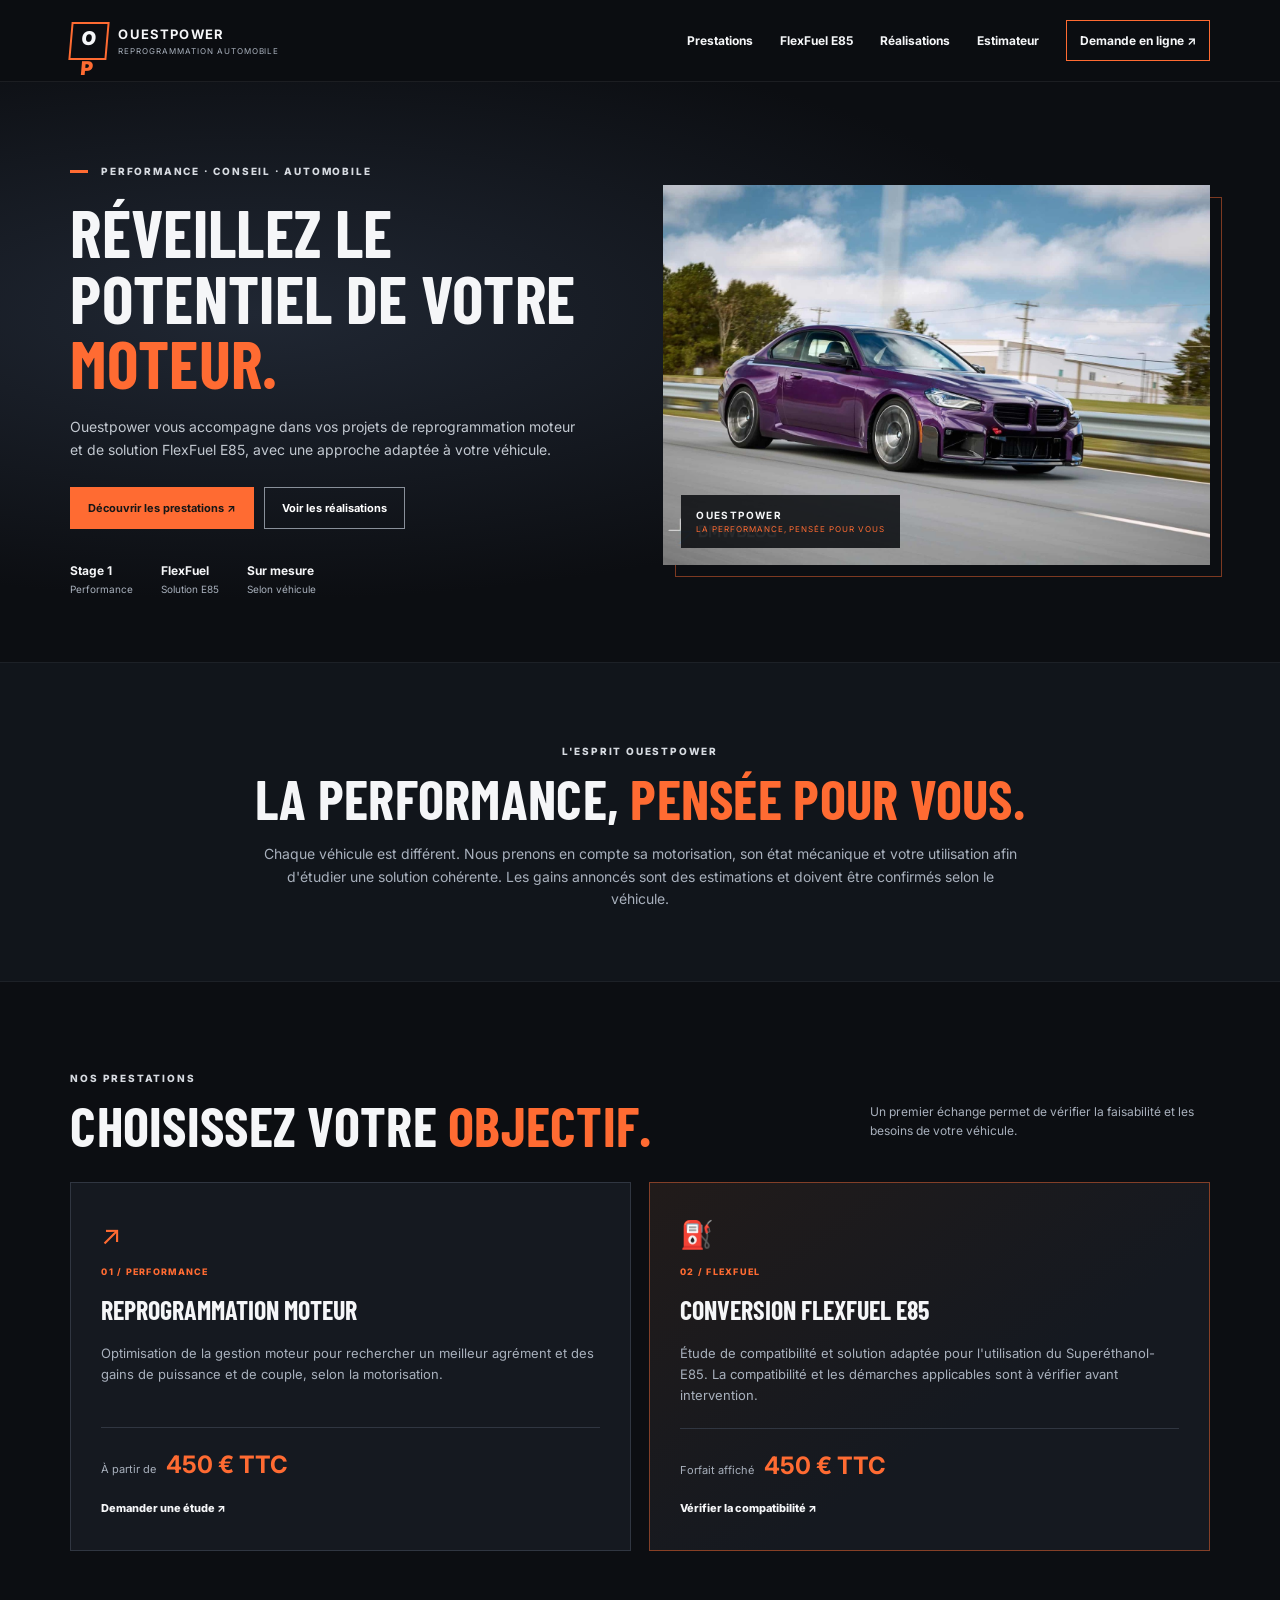
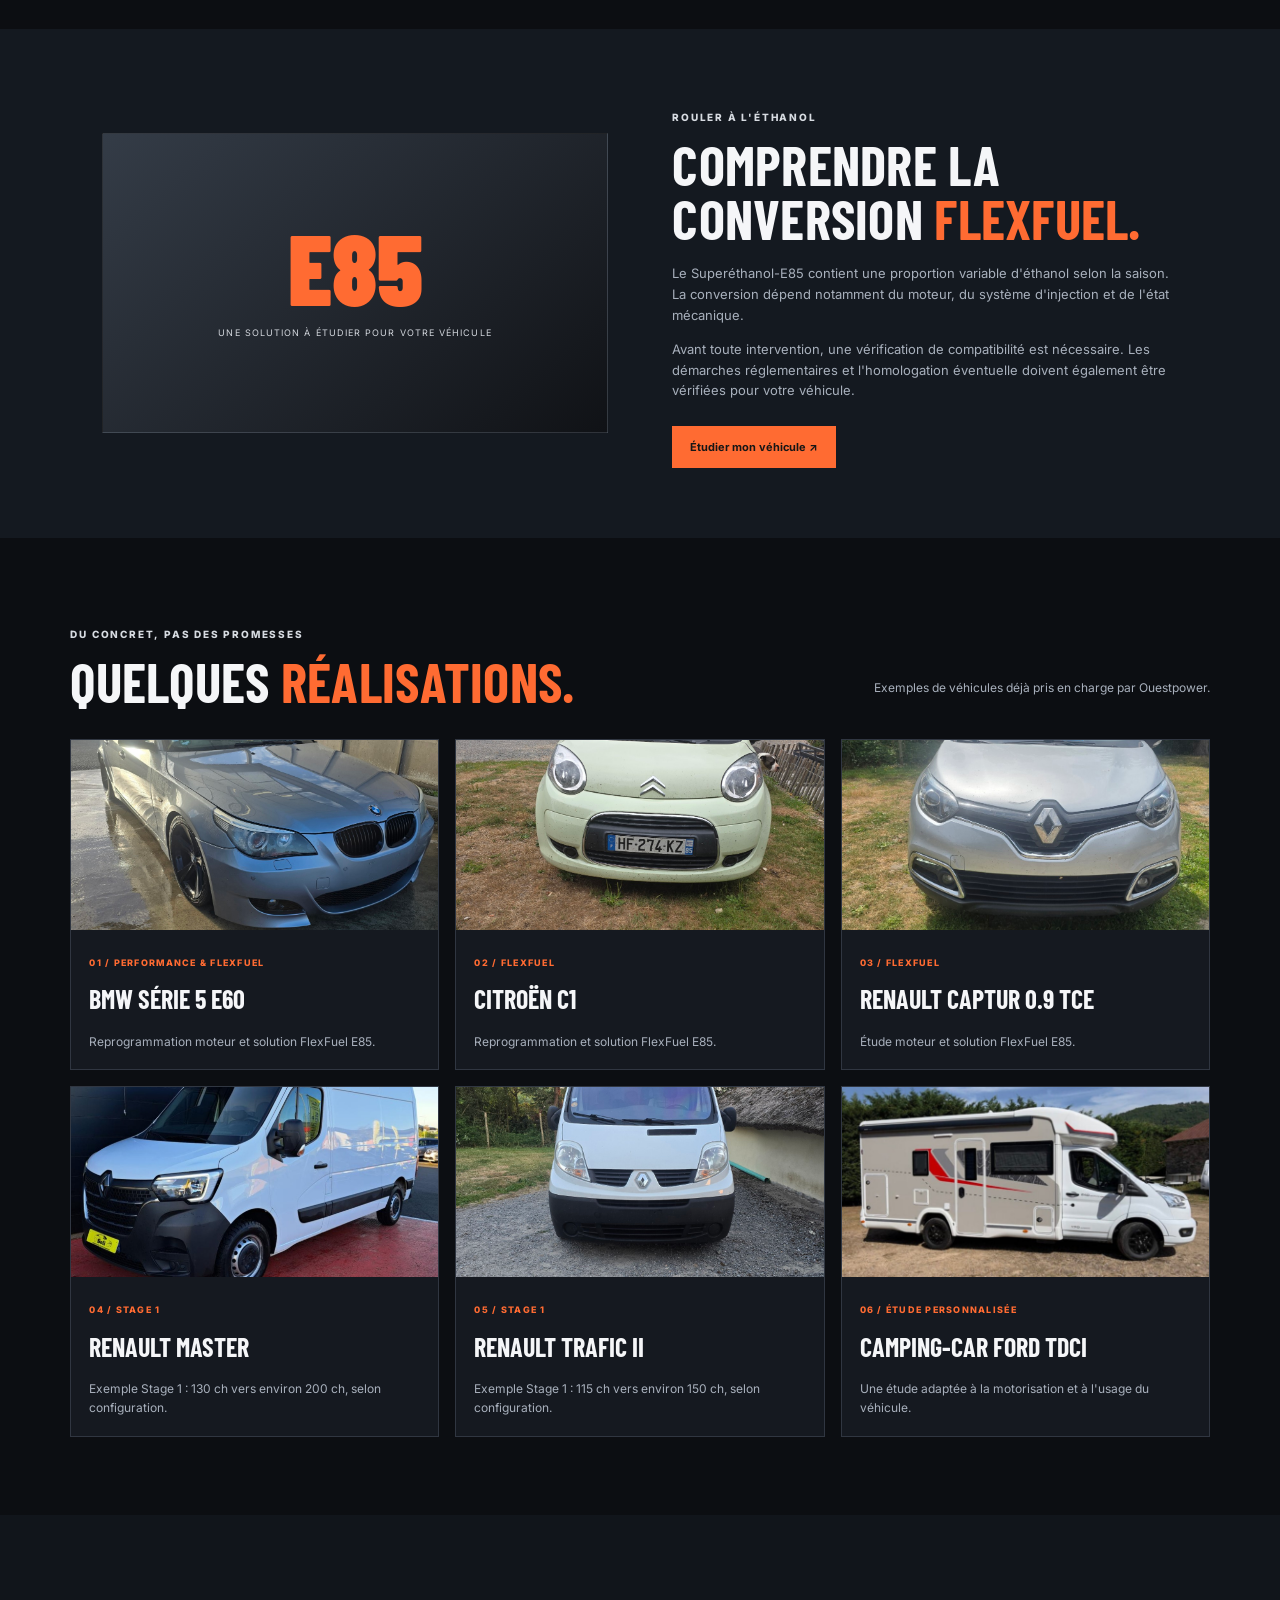
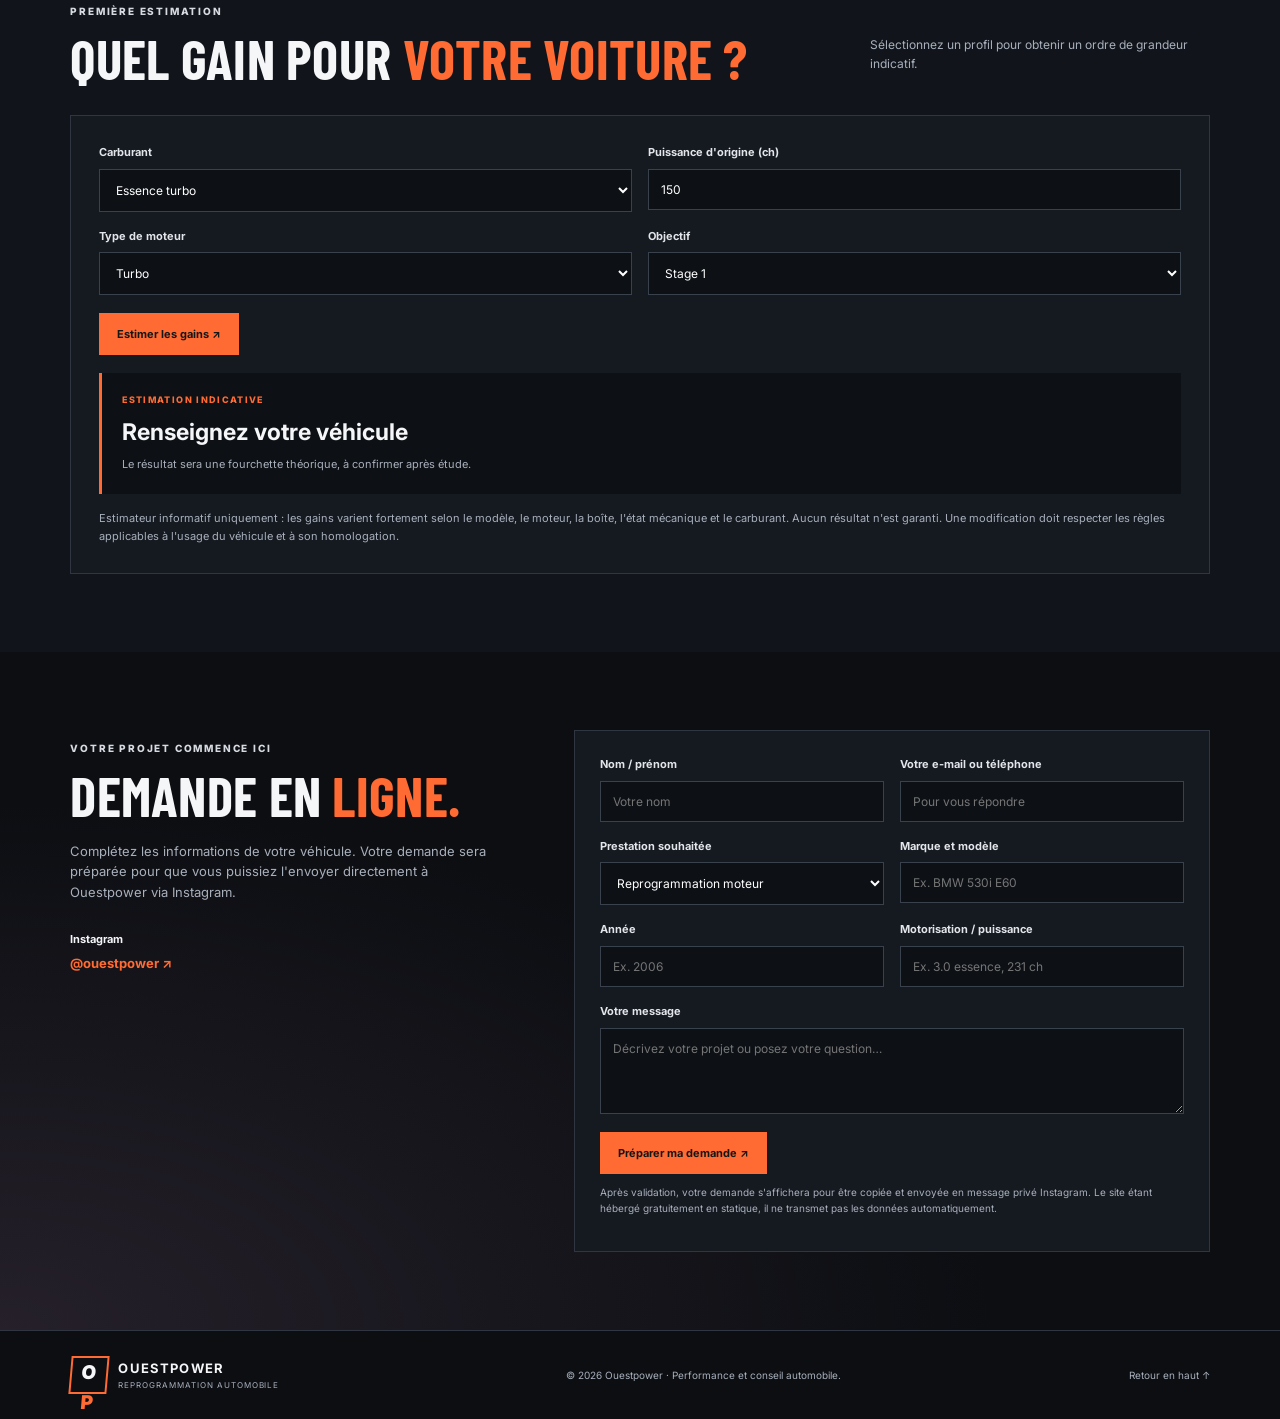
==== index.html @ 811ef375 "Add files via upload" ====
<!doctype html>
<html lang="fr">
<head>
<meta charset="utf-8"><meta name="viewport" content="width=device-width, initial-scale=1">
<meta name="description" content="Ouestpower : reprogrammation moteur et solutions FlexFuel E85. Tarifs, réalisations et demande d'étude personnalisée.">
<title>Ouestpower | Reprogrammation moteur & FlexFuel</title>
<link rel="stylesheet" href="style.css">
</head>
<body>
<header class="topbar">
  <a class="brand" href="#accueil"><span class="logo">O<span>P</span></span><span><b>OUESTPOWER</b><small>REPROGRAMMATION AUTOMOBILE</small></span></a>
  <button class="menu-toggle" aria-label="Ouvrir le menu" aria-expanded="false">☰</button>
  <nav id="nav"><a href="#prestations">Prestations</a><a href="#flexfuel">FlexFuel E85</a><a href="#realisations">Réalisations</a><a href="#estimateur">Estimateur</a><a class="nav-contact" href="#contact">Demande en ligne ↗</a></nav>
</header>
<main>
<section class="hero" id="accueil">
 <div class="hero-copy"><p class="eyebrow"><i></i> PERFORMANCE · CONSEIL · AUTOMOBILE</p><h1>RÉVEILLEZ LE POTENTIEL DE VOTRE <em>MOTEUR.</em></h1>
 <p class="intro">Ouestpower vous accompagne dans vos projets de reprogrammation moteur et de solution FlexFuel E85, avec une approche adaptée à votre véhicule.</p>
 <div class="actions"><a class="btn primary" href="#prestations">Découvrir les prestations ↗</a><a class="btn secondary" href="#realisations">Voir les réalisations</a></div>
 <div class="stats"><div><b>Stage 1</b><span>Performance</span></div><div><b>FlexFuel</b><span>Solution E85</span></div><div><b>Sur mesure</b><span>Selon véhicule</span></div></div></div>
 <div class="hero-image"><img src="assets/bmw-m2.jpg" alt="BMW M2 violette, photo d'accueil Ouestpower"><div class="image-tag"><b>OUESTPOWER</b><span>LA PERFORMANCE, PENSÉE POUR VOUS</span></div></div>
</section>
<section class="intro-section"><p class="eyebrow">L'ESPRIT OUESTPOWER</p><h2>La performance, <em>pensée pour vous.</em></h2><p>Chaque véhicule est différent. Nous prenons en compte sa motorisation, son état mécanique et votre utilisation afin d'étudier une solution cohérente. Les gains annoncés sont des estimations et doivent être confirmés selon le véhicule.</p></section>
<section class="section" id="prestations"><div class="section-head"><div><p class="eyebrow">NOS PRESTATIONS</p><h2>Choisissez votre <em>objectif.</em></h2></div><p>Un premier échange permet de vérifier la faisabilité et les besoins de votre véhicule.</p></div>
<div class="cards">
<article class="service-card"><div class="service-icon">↗</div><p class="number">01 / PERFORMANCE</p><h3>Reprogrammation moteur</h3><p>Optimisation de la gestion moteur pour rechercher un meilleur agrément et des gains de puissance et de couple, selon la motorisation.</p><div class="price"><span>À partir de</span><b>450 € TTC</b></div><a class="text-link" href="#contact" data-service="Reprogrammation moteur">Demander une étude ↗</a></article>
<article class="service-card featured"><div class="service-icon">⛽</div><p class="number">02 / FLEXFUEL</p><h3>Conversion FlexFuel E85</h3><p>Étude de compatibilité et solution adaptée pour l'utilisation du Superéthanol-E85. La compatibilité et les démarches applicables sont à vérifier avant intervention.</p><div class="price"><span>Forfait affiché</span><b>450 € TTC</b></div><a class="text-link" href="#contact" data-service="FlexFuel E85">Vérifier la compatibilité ↗</a></article>
</div></section>
<section class="fuel-section" id="flexfuel"><div class="fuel-art"><div class="fuel-symbol">E85</div><span>UNE SOLUTION À ÉTUDIER POUR VOTRE VÉHICULE</span></div><div class="fuel-copy"><p class="eyebrow">ROULER À L'ÉTHANOL</p><h2>Comprendre la conversion <em>FlexFuel.</em></h2><p>Le Superéthanol-E85 contient une proportion variable d'éthanol selon la saison. La conversion dépend notamment du moteur, du système d'injection et de l'état mécanique.</p><p>Avant toute intervention, une vérification de compatibilité est nécessaire. Les démarches réglementaires et l'homologation éventuelle doivent également être vérifiées pour votre véhicule.</p><a class="btn primary" href="#contact" data-service="FlexFuel E85">Étudier mon véhicule ↗</a></div></section>
<section class="section" id="realisations"><div class="section-head"><div><p class="eyebrow">DU CONCRET, PAS DES PROMESSES</p><h2>Quelques <em>réalisations.</em></h2></div><p>Exemples de véhicules déjà pris en charge par Ouestpower.</p></div>
<div class="gallery">
<article class="project"><img src="assets/bmw-serie-5-e60.jpg" alt="BMW Série 5 E60"><div><span>01 / PERFORMANCE & FLEXFUEL</span><h3>BMW Série 5 E60</h3><p>Reprogrammation moteur et solution FlexFuel E85.</p></div></article>
<article class="project"><img src="assets/citroen-c1.jpg" alt="Citroën C1"><div><span>02 / FLEXFUEL</span><h3>Citroën C1</h3><p>Reprogrammation et solution FlexFuel E85.</p></div></article>
<article class="project"><img src="assets/renault-captur-09-tce.jpg" alt="Renault Captur 0.9 TCe"><div><span>03 / FLEXFUEL</span><h3>Renault Captur 0.9 TCe</h3><p>Étude moteur et solution FlexFuel E85.</p></div></article>
<article class="project"><img src="assets/renault-master.jpg" alt="Renault Master"><div><span>04 / STAGE 1</span><h3>Renault Master</h3><p>Exemple Stage 1 : 130 ch vers environ 200 ch, selon configuration.</p></div></article>
<article class="project"><img src="assets/renault-trafic-2.jpg" alt="Renault Trafic II"><div><span>05 / STAGE 1</span><h3>Renault Trafic II</h3><p>Exemple Stage 1 : 115 ch vers environ 150 ch, selon configuration.</p></div></article>
<article class="project"><img src="assets/camping-car-ford-tdci.jpg" alt="Camping-car Ford TDCi"><div><span>06 / ÉTUDE PERSONNALISÉE</span><h3>Camping-car Ford TDCi</h3><p>Une étude adaptée à la motorisation et à l'usage du véhicule.</p></div></article>
</div></section>
<section class="estimate-section" id="estimateur"><div class="section-head"><div><p class="eyebrow">PREMIÈRE ESTIMATION</p><h2>Quel gain pour <em>votre voiture ?</em></h2></div><p>Sélectionnez un profil pour obtenir un ordre de grandeur indicatif.</p></div>
<div class="estimator"><div class="form-grid"><label>Carburant<select id="fuel"><option value="essence">Essence turbo</option><option value="diesel">Diesel turbo</option><option value="atmo">Essence atmosphérique</option></select></label><label>Puissance d'origine (ch)<input id="power" type="number" min="30" max="1000" value="150"></label><label>Type de moteur<select id="engine"><option value="turbo">Turbo</option><option value="atmo">Atmosphérique</option></select></label><label>Objectif<select id="stage"><option value="1">Stage 1</option><option value="flex">FlexFuel E85 (pas de gain garanti)</option></select></label></div><button class="btn primary" id="calculate">Estimer les gains ↗</button><div class="estimate-result" id="result" aria-live="polite"><span>ESTIMATION INDICATIVE</span><b>Renseignez votre véhicule</b><p>Le résultat sera une fourchette théorique, à confirmer après étude.</p></div><p class="disclaimer">Estimateur informatif uniquement : les gains varient fortement selon le modèle, le moteur, la boîte, l'état mécanique et le carburant. Aucun résultat n'est garanti. Une modification doit respecter les règles applicables à l'usage du véhicule et à son homologation.</p></div></section>
<section class="contact-section" id="contact"><div><p class="eyebrow">VOTRE PROJET COMMENCE ICI</p><h2>Demande en <em>ligne.</em></h2><p>Complétez les informations de votre véhicule. Votre demande sera préparée pour que vous puissiez l'envoyer directement à Ouestpower via Instagram.</p><div class="contact-note"><b>Instagram</b><a href="https://www.instagram.com/ouestpower/" target="_blank" rel="noopener">@ouestpower ↗</a></div></div>
<form id="request-form" class="request-form"><div class="form-grid"><label>Nom / prénom<input name="name" required placeholder="Votre nom"></label><label>Votre e-mail ou téléphone<input name="reply" required placeholder="Pour vous répondre"></label><label>Prestation souhaitée<select name="service" id="service"><option>Reprogrammation moteur</option><option>FlexFuel E85</option><option>Conseil / autre demande</option></select></label><label>Marque et modèle<input name="car" required placeholder="Ex. BMW 530i E60"></label><label>Année<input name="year" placeholder="Ex. 2006"></label><label>Motorisation / puissance<input name="engine" placeholder="Ex. 3.0 essence, 231 ch"></label></div><label>Votre message<textarea name="message" rows="4" placeholder="Décrivez votre projet ou posez votre question…"></textarea></label><button class="btn primary" type="submit">Préparer ma demande ↗</button><p class="form-hint" id="form-hint">Après validation, votre demande s'affichera pour être copiée et envoyée en message privé Instagram. Le site étant hébergé gratuitement en statique, il ne transmet pas les données automatiquement.</p><div class="generated" id="generated" hidden><label>Votre demande prête à envoyer<textarea id="request-text" rows="8" readonly></textarea></label><button type="button" class="btn secondary" id="copy-request">Copier la demande</button><a class="btn primary" href="https://www.instagram.com/ouestpower/" target="_blank" rel="noopener">Ouvrir Instagram ↗</a></div></form></section>
</main>
<footer><a class="brand" href="#accueil"><span class="logo">O<span>P</span></span><span><b>OUESTPOWER</b><small>REPROGRAMMATION AUTOMOBILE</small></span></a><p>© <span id="year"></span> Ouestpower · Performance et conseil automobile.</p><a href="#accueil">Retour en haut ↑</a></footer>
<script src="script.js"></script>
</body></html>
---- style.css ----
@import url('https://fonts.googleapis.com/css2?family=Barlow+Condensed:wght@500;600;700;800;900&family=Inter:wght@400;500;600;700;800&display=swap');
:root{--bg:#0c0e12;--panel:#151920;--panel2:#1c222b;--text:#f5f6f8;--muted:#a8b0bc;--orange:#ff6b32;--line:#303641}*{box-sizing:border-box}html{scroll-behavior:smooth;scroll-padding-top:90px}body{margin:0;background:var(--bg);color:var(--text);font-family:Inter,Arial,sans-serif;line-height:1.6}a{color:inherit;text-decoration:none}.topbar{height:82px;padding:0 5.5%;display:flex;align-items:center;justify-content:space-between;border-bottom:1px solid #ffffff12;background:#0c0e12f2;position:sticky;top:0;z-index:10;backdrop-filter:blur(12px)}.brand{display:flex;align-items:center;gap:10px}.logo{width:38px;height:38px;display:grid;place-items:center;border:2px solid var(--orange);font-weight:900;font-size:19px;transform:skew(-5deg)}.logo span{color:var(--orange)}.brand b{display:block;font-size:13px;letter-spacing:.09em}.brand small{display:block;color:var(--muted);font-size:8px;letter-spacing:.12em}nav{display:flex;align-items:center;gap:27px;font-size:12px;font-weight:700}nav a:hover,.text-link:hover{color:var(--orange)}.nav-contact{border:1px solid var(--orange);padding:10px 13px}.menu-toggle{display:none;background:none;border:1px solid var(--line);color:white;padding:8px}.hero{padding:70px 5.5% 64px;min-height:580px;display:grid;grid-template-columns:1fr 1.02fr;gap:5%;align-items:center;background:radial-gradient(ellipse at 20% 40%,#202733 0,transparent 58%)}.eyebrow{font-size:10px;font-weight:800;letter-spacing:.18em;color:#d7dbe1}.eyebrow i{display:inline-block;width:18px;height:3px;background:var(--orange);margin-right:9px;vertical-align:middle}.hero h1,h2{font-family:'Barlow Condensed',Impact,sans-serif;text-transform:uppercase;line-height:.99;letter-spacing:.005em}.hero h1{font-size:clamp(44px,5.2vw,75px);margin:20px 0}.hero h1 em,h2 em{font-style:normal;color:var(--orange)}.intro{color:#c2c8d0;max-width:520px;font-size:14px}.actions{display:flex;flex-wrap:wrap;gap:10px;margin:26px 0 32px}.btn{display:inline-flex;align-items:center;justify-content:center;border:1px solid transparent;padding:13px 17px;font:700 11px Inter,sans-serif;cursor:pointer;transition:.2s}.primary{background:var(--orange);color:#161616}.primary:hover{background:#ff895d}.secondary{border-color:#89909a;background:transparent;color:white}.stats{display:flex;gap:28px}.stats div{display:grid;gap:1px}.stats b{font-size:12px}.stats span{font-size:10px;color:var(--muted)}.hero-image{position:relative;min-width:0}.hero-image:before{content:"";position:absolute;inset:12px -12px -12px 12px;border:1px solid #ff6b3277;pointer-events:none}.hero-image img{width:100%;height:380px;object-fit:cover;display:block;position:relative;z-index:1}.image-tag{position:absolute;z-index:2;left:18px;bottom:17px;display:grid;background:#0b0d11dd;padding:12px 15px}.image-tag b{font-size:10px;letter-spacing:.14em}.image-tag span{font-size:8px;color:var(--orange);letter-spacing:.12em}.intro-section{text-align:center;padding:70px 8%;background:#11151b;border-block:1px solid #ffffff0d}.intro-section h2,.section h2,.section-head h2,.fuel-copy h2,.contact-section h2{font-size:clamp(36px,4.3vw,55px);margin:12px 0 18px}.intro-section>p:last-child{max-width:760px;margin:0 auto;color:var(--muted);font-size:14px}.section{padding:78px 5.5%}.section-head{display:flex;align-items:end;justify-content:space-between;gap:30px;margin-bottom:30px}.section-head h2{margin-bottom:0}.section-head>p{max-width:340px;color:var(--muted);font-size:12px}.cards{display:grid;grid-template-columns:repeat(2,1fr);gap:18px}.service-card{background:var(--panel);padding:30px;border:1px solid var(--line);position:relative}.service-card.featured{border-color:#ff6b3277;background:linear-gradient(145deg,#211b1a,var(--panel) 60%)}.service-icon{font-size:27px;color:var(--orange)}.number,.project span{font-size:9px;color:var(--orange);letter-spacing:.14em;font-weight:800}.service-card h3,.project h3{font-family:'Barlow Condensed',sans-serif;text-transform:uppercase;font-size:26px;margin:5px 0 10px}.service-card>p:not(.number){color:var(--muted);font-size:13px;min-height:62px}.price{display:flex;align-items:baseline;gap:10px;border-top:1px solid var(--line);padding-top:18px;margin-top:22px}.price span{color:var(--muted);font-size:11px}.price b{font-size:24px;color:var(--orange)}.text-link{display:inline-block;font-size:11px;font-weight:800;margin-top:15px}.fuel-section{display:grid;grid-template-columns:1fr 1fr;background:#141920;gap:6%;padding:70px 8%;align-items:center}.fuel-art{min-height:300px;background:linear-gradient(140deg,#343c47,#101216);display:flex;flex-direction:column;align-items:center;justify-content:center;border:1px solid #ffffff12}.fuel-symbol{font-family:'Barlow Condensed';font-size:100px;font-weight:900;color:var(--orange);line-height:1}.fuel-art span{font-size:9px;letter-spacing:.12em;color:#d2d6dc;text-align:center;padding:10px}.fuel-copy p:not(.eyebrow){font-size:13px;color:var(--muted)}.fuel-copy .btn{margin-top:12px}.gallery{display:grid;grid-template-columns:repeat(3,1fr);gap:16px}.project{background:var(--panel);border:1px solid var(--line);overflow:hidden}.project img{width:100%;height:190px;object-fit:cover;display:block;background:#222}.project div{padding:18px}.project h3{margin:5px 0}.project p{color:var(--muted);font-size:12px;margin-bottom:0}.estimate-section{padding:78px 5.5%;background:#11151b}.estimator{background:var(--panel);padding:28px;border:1px solid var(--line)}.form-grid{display:grid;grid-template-columns:repeat(2,minmax(0,1fr));gap:16px}.form-grid label,form>label,.generated label{display:flex;flex-direction:column;gap:7px;font-size:11px;font-weight:700;color:#e2e5e9}input,select,textarea{width:100%;padding:12px;background:#0d1015;color:white;border:1px solid #39414d;border-radius:0;font:400 12px Inter,sans-serif}input:focus,select:focus,textarea:focus{outline:1px solid var(--orange);border-color:var(--orange)}.estimator>.btn{margin-top:18px}.estimate-result{margin-top:18px;padding:20px;background:#0d1015;border-left:3px solid var(--orange);display:grid;gap:6px}.estimate-result span{font-size:9px;color:var(--orange);letter-spacing:.15em;font-weight:800}.estimate-result b{font-size:23px}.estimate-result p,.disclaimer{font-size:11px;color:var(--muted);margin:0}.disclaimer{margin-top:16px}.contact-section{padding:78px 5.5%;display:grid;grid-template-columns:.8fr 1.2fr;gap:7%;background:radial-gradient(ellipse at 0 100%,#25202a,transparent 55%)}.contact-section>div>p:not(.eyebrow){font-size:13px;color:var(--muted)}.contact-note{margin-top:28px;display:grid;gap:4px}.contact-note b{font-size:11px}.contact-note a{color:var(--orange);font-weight:700;font-size:13px}.request-form{background:var(--panel);padding:25px;border:1px solid var(--line)}.request-form>label{margin-top:16px}.request-form>.btn{margin-top:18px}.form-hint{font-size:10px;color:var(--muted)}.generated{margin-top:20px;border-top:1px solid var(--line);padding-top:20px}.generated .btn{margin:12px 8px 0 0}footer{padding:25px 5.5%;border-top:1px solid var(--line);display:flex;align-items:center;justify-content:space-between;gap:20px}footer p,footer>a:last-child{font-size:10px;color:var(--muted)}@media(max-width:800px){.topbar{height:72px}.menu-toggle{display:block}nav{display:none;position:absolute;top:71px;left:0;right:0;background:#11151b;padding:20px 5%;flex-direction:column;align-items:stretch;border-bottom:1px solid var(--line)}nav.open{display:flex}.hero{grid-template-columns:1fr;padding-top:45px}.hero-image img{height:300px}.section-head{display:block}.section-head>p{margin-top:15px}.gallery{grid-template-columns:repeat(2,1fr)}.fuel-section{grid-template-columns:1fr;padding:50px 6%}.contact-section{grid-template-columns:1fr;gap:25px}footer{flex-wrap:wrap}}@media(max-width:520px){.hero{padding-inline:6%}.hero h1{font-size:48px}.stats{gap:18px}.cards,.gallery,.form-grid{grid-template-columns:1fr}.section,.estimate-section{padding:55px 6%}.project img{height:220px}.service-card{padding:23px}.estimator,.request-form{padding:18px}footer{align-items:flex-start;flex-direction:column;gap:12px}}
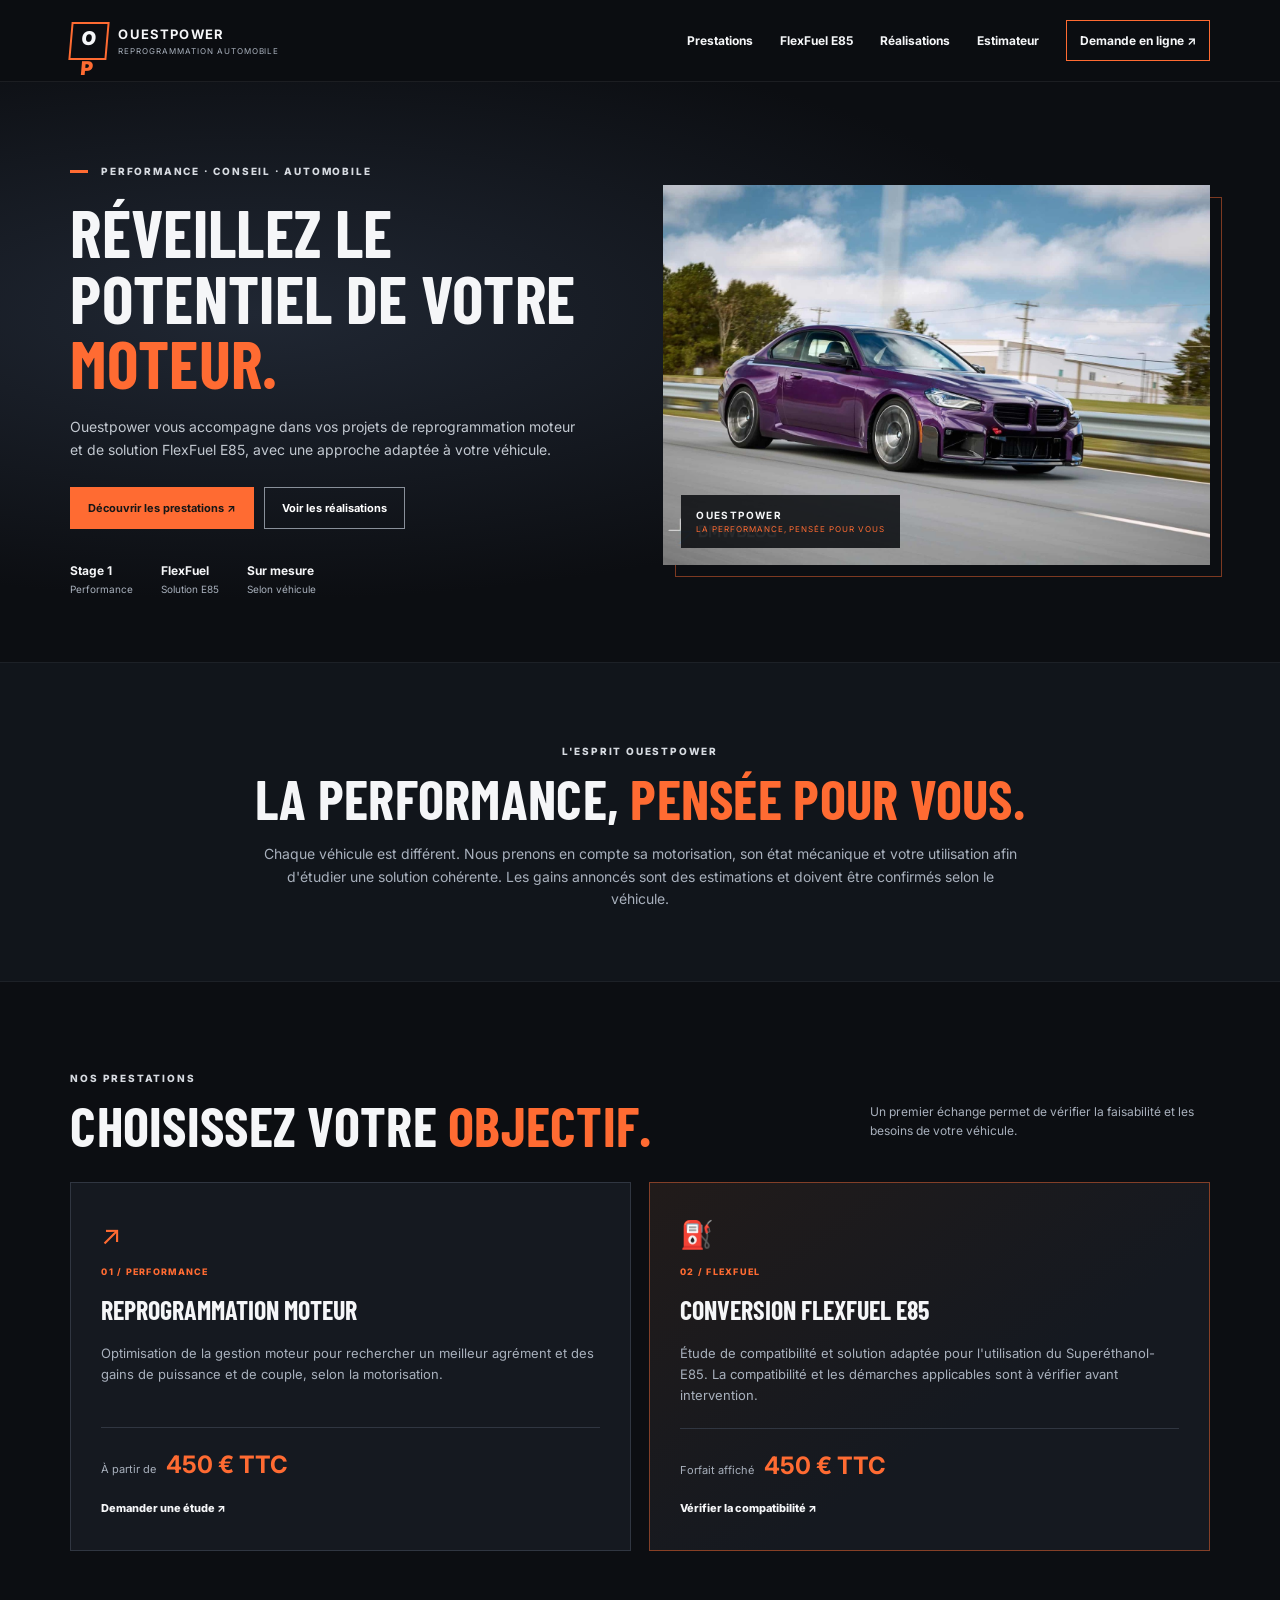
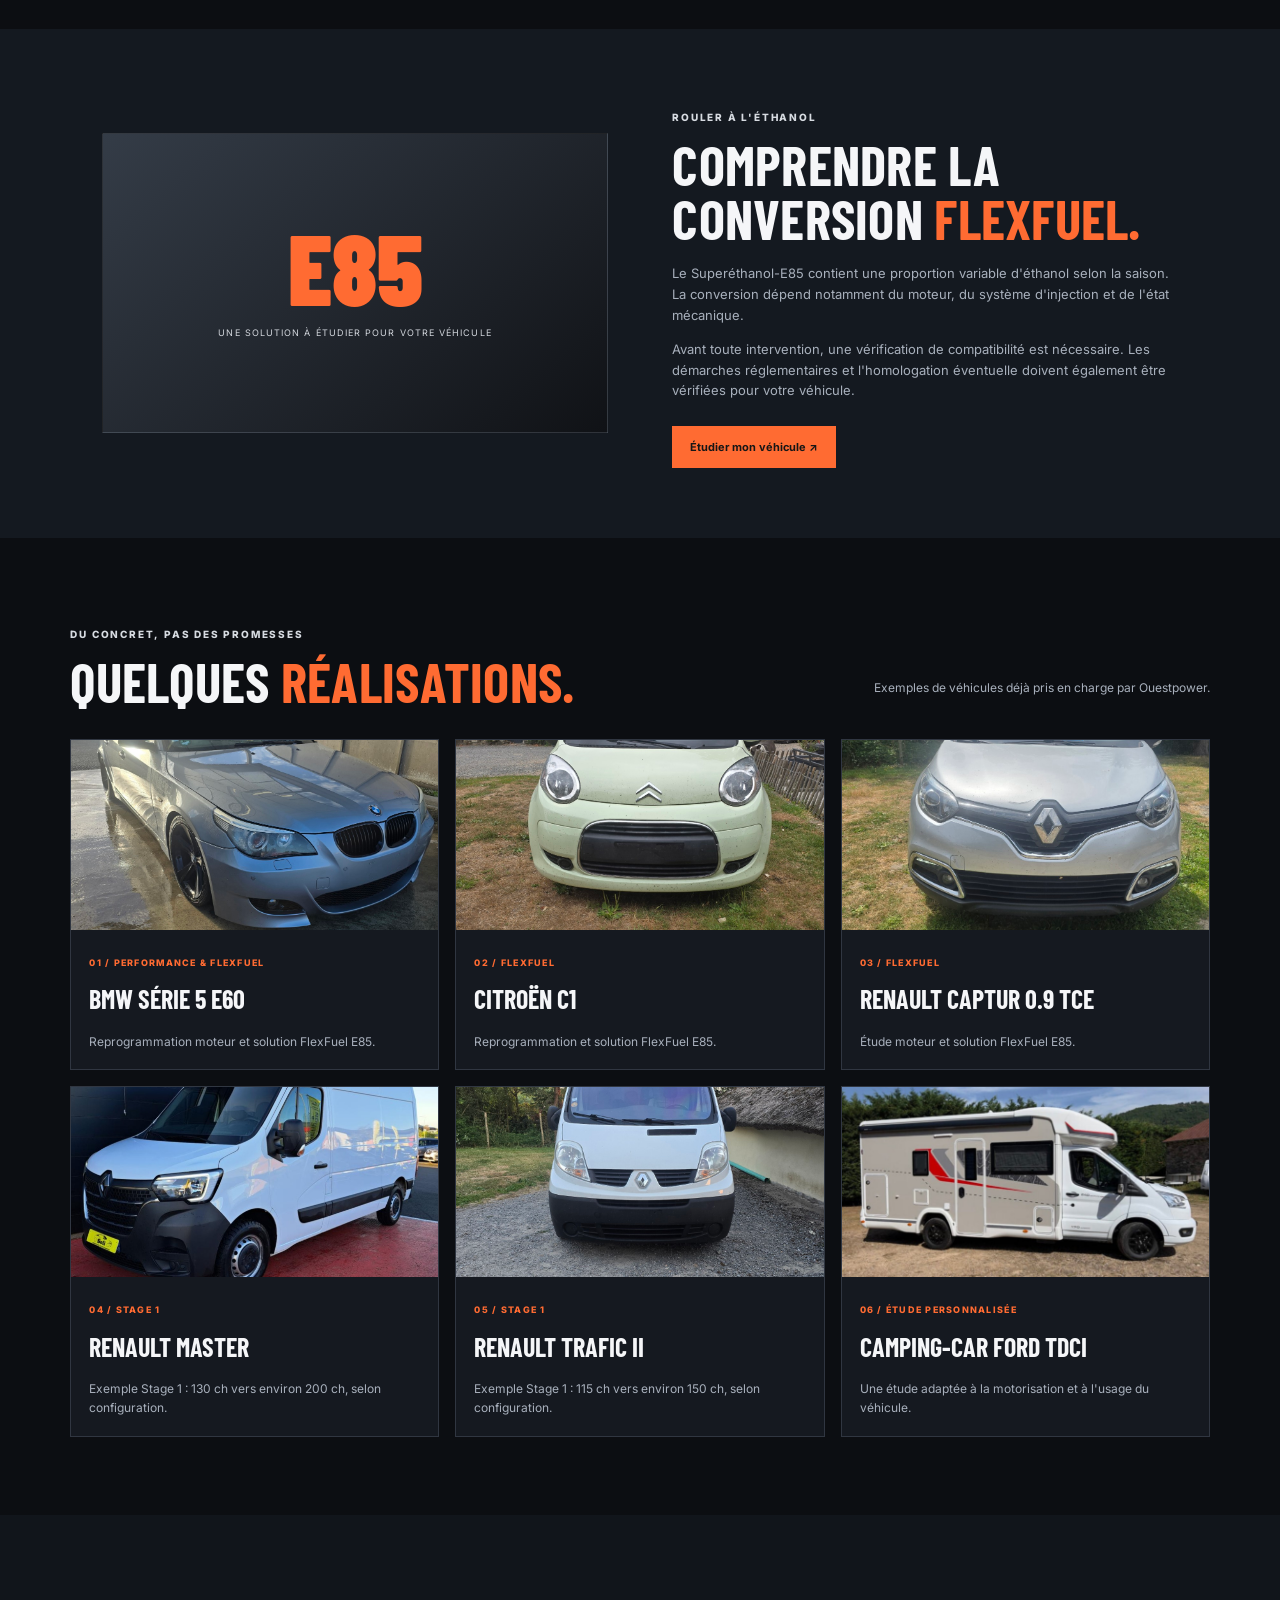
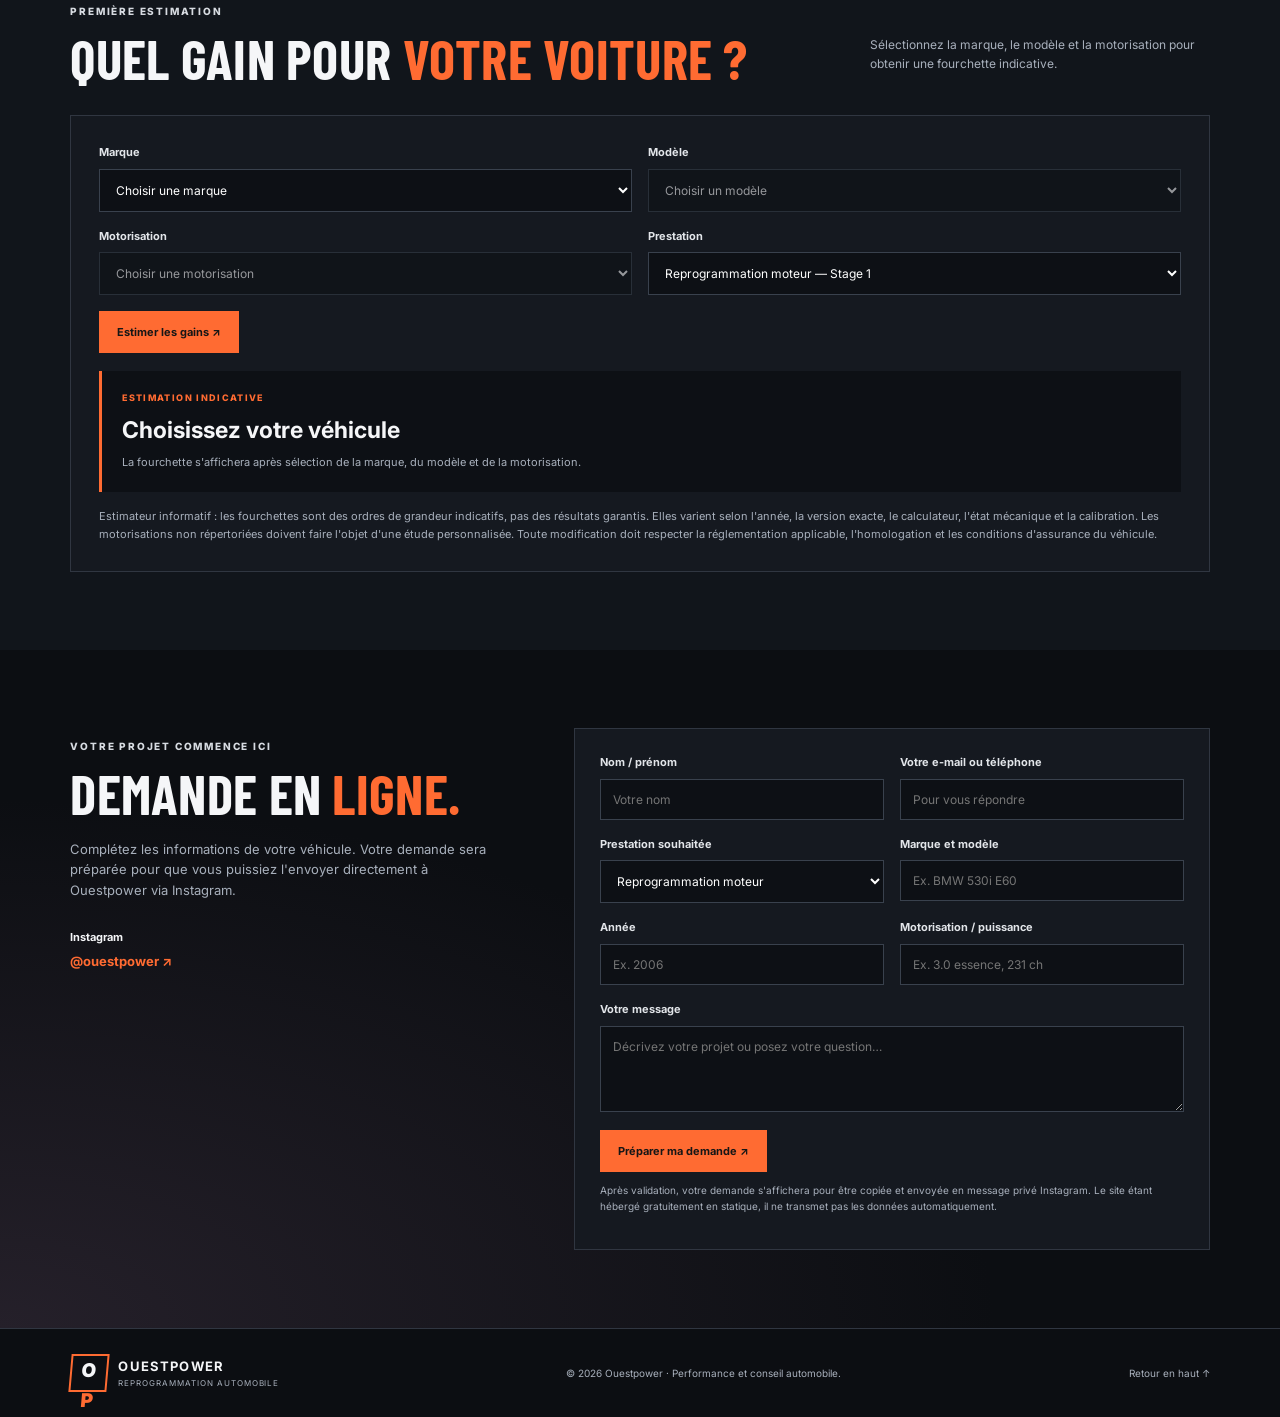
==== commit f0882a67: "Add files via upload" ====
--- a/index.html
+++ b/index.html
@@ -36,8 +36,19 @@
 <article class="project"><img src="assets/renault-trafic-2.jpg" alt="Renault Trafic II"><div><span>05 / STAGE 1</span><h3>Renault Trafic II</h3><p>Exemple Stage 1 : 115 ch vers environ 150 ch, selon configuration.</p></div></article>
 <article class="project"><img src="assets/camping-car-ford-tdci.jpg" alt="Camping-car Ford TDCi"><div><span>06 / ÉTUDE PERSONNALISÉE</span><h3>Camping-car Ford TDCi</h3><p>Une étude adaptée à la motorisation et à l'usage du véhicule.</p></div></article>
 </div></section>
-<section class="estimate-section" id="estimateur"><div class="section-head"><div><p class="eyebrow">PREMIÈRE ESTIMATION</p><h2>Quel gain pour <em>votre voiture ?</em></h2></div><p>Sélectionnez un profil pour obtenir un ordre de grandeur indicatif.</p></div>
-<div class="estimator"><div class="form-grid"><label>Carburant<select id="fuel"><option value="essence">Essence turbo</option><option value="diesel">Diesel turbo</option><option value="atmo">Essence atmosphérique</option></select></label><label>Puissance d'origine (ch)<input id="power" type="number" min="30" max="1000" value="150"></label><label>Type de moteur<select id="engine"><option value="turbo">Turbo</option><option value="atmo">Atmosphérique</option></select></label><label>Objectif<select id="stage"><option value="1">Stage 1</option><option value="flex">FlexFuel E85 (pas de gain garanti)</option></select></label></div><button class="btn primary" id="calculate">Estimer les gains ↗</button><div class="estimate-result" id="result" aria-live="polite"><span>ESTIMATION INDICATIVE</span><b>Renseignez votre véhicule</b><p>Le résultat sera une fourchette théorique, à confirmer après étude.</p></div><p class="disclaimer">Estimateur informatif uniquement : les gains varient fortement selon le modèle, le moteur, la boîte, l'état mécanique et le carburant. Aucun résultat n'est garanti. Une modification doit respecter les règles applicables à l'usage du véhicule et à son homologation.</p></div></section>
+<section class="estimate-section" id="estimateur">
+<div class="section-head"><div><p class="eyebrow">PREMIÈRE ESTIMATION</p><h2>Quel gain pour <em>votre voiture ?</em></h2></div><p>Sélectionnez la marque, le modèle et la motorisation pour obtenir une fourchette indicative.</p></div>
+<div class="estimator">
+<div class="form-grid">
+<label>Marque<select id="make" required><option value="">Choisir une marque</option></select></label>
+<label>Modèle<select id="model" required disabled><option value="">Choisir un modèle</option></select></label>
+<label>Motorisation<select id="engine-model" required disabled><option value="">Choisir une motorisation</option></select></label>
+<label>Prestation<select id="stage"><option value="1">Reprogrammation moteur — Stage 1</option><option value="flex">Projet FlexFuel E85</option></select></label>
+</div>
+<div class="estimator-actions"><button class="btn primary" id="calculate" type="button">Estimer les gains ↗</button></div>
+<div class="estimate-result" id="result" aria-live="polite"><span>ESTIMATION INDICATIVE</span><b>Choisissez votre véhicule</b><p>La fourchette s'affichera après sélection de la marque, du modèle et de la motorisation.</p></div>
+<p class="disclaimer">Estimateur informatif : les fourchettes sont des ordres de grandeur indicatifs, pas des résultats garantis. Elles varient selon l'année, la version exacte, le calculateur, l'état mécanique et la calibration. Les motorisations non répertoriées doivent faire l'objet d'une étude personnalisée. Toute modification doit respecter la réglementation applicable, l'homologation et les conditions d'assurance du véhicule.</p>
+</div></section>
 <section class="contact-section" id="contact"><div><p class="eyebrow">VOTRE PROJET COMMENCE ICI</p><h2>Demande en <em>ligne.</em></h2><p>Complétez les informations de votre véhicule. Votre demande sera préparée pour que vous puissiez l'envoyer directement à Ouestpower via Instagram.</p><div class="contact-note"><b>Instagram</b><a href="https://www.instagram.com/ouestpower/" target="_blank" rel="noopener">@ouestpower ↗</a></div></div>
 <form id="request-form" class="request-form"><div class="form-grid"><label>Nom / prénom<input name="name" required placeholder="Votre nom"></label><label>Votre e-mail ou téléphone<input name="reply" required placeholder="Pour vous répondre"></label><label>Prestation souhaitée<select name="service" id="service"><option>Reprogrammation moteur</option><option>FlexFuel E85</option><option>Conseil / autre demande</option></select></label><label>Marque et modèle<input name="car" required placeholder="Ex. BMW 530i E60"></label><label>Année<input name="year" placeholder="Ex. 2006"></label><label>Motorisation / puissance<input name="engine" placeholder="Ex. 3.0 essence, 231 ch"></label></div><label>Votre message<textarea name="message" rows="4" placeholder="Décrivez votre projet ou posez votre question…"></textarea></label><button class="btn primary" type="submit">Préparer ma demande ↗</button><p class="form-hint" id="form-hint">Après validation, votre demande s'affichera pour être copiée et envoyée en message privé Instagram. Le site étant hébergé gratuitement en statique, il ne transmet pas les données automatiquement.</p><div class="generated" id="generated" hidden><label>Votre demande prête à envoyer<textarea id="request-text" rows="8" readonly></textarea></label><button type="button" class="btn secondary" id="copy-request">Copier la demande</button><a class="btn primary" href="https://www.instagram.com/ouestpower/" target="_blank" rel="noopener">Ouvrir Instagram ↗</a></div></form></section>
 </main>
--- a/style.css
+++ b/style.css
@@ -1,2 +1,7 @@
 @import url('https://fonts.googleapis.com/css2?family=Barlow+Condensed:wght@500;600;700;800;900&family=Inter:wght@400;500;600;700;800&display=swap');
 :root{--bg:#0c0e12;--panel:#151920;--panel2:#1c222b;--text:#f5f6f8;--muted:#a8b0bc;--orange:#ff6b32;--line:#303641}*{box-sizing:border-box}html{scroll-behavior:smooth;scroll-padding-top:90px}body{margin:0;background:var(--bg);color:var(--text);font-family:Inter,Arial,sans-serif;line-height:1.6}a{color:inherit;text-decoration:none}.topbar{height:82px;padding:0 5.5%;display:flex;align-items:center;justify-content:space-between;border-bottom:1px solid #ffffff12;background:#0c0e12f2;position:sticky;top:0;z-index:10;backdrop-filter:blur(12px)}.brand{display:flex;align-items:center;gap:10px}.logo{width:38px;height:38px;display:grid;place-items:center;border:2px solid var(--orange);font-weight:900;font-size:19px;transform:skew(-5deg)}.logo span{color:var(--orange)}.brand b{display:block;font-size:13px;letter-spacing:.09em}.brand small{display:block;color:var(--muted);font-size:8px;letter-spacing:.12em}nav{display:flex;align-items:center;gap:27px;font-size:12px;font-weight:700}nav a:hover,.text-link:hover{color:var(--orange)}.nav-contact{border:1px solid var(--orange);padding:10px 13px}.menu-toggle{display:none;background:none;border:1px solid var(--line);color:white;padding:8px}.hero{padding:70px 5.5% 64px;min-height:580px;display:grid;grid-template-columns:1fr 1.02fr;gap:5%;align-items:center;background:radial-gradient(ellipse at 20% 40%,#202733 0,transparent 58%)}.eyebrow{font-size:10px;font-weight:800;letter-spacing:.18em;color:#d7dbe1}.eyebrow i{display:inline-block;width:18px;height:3px;background:var(--orange);margin-right:9px;vertical-align:middle}.hero h1,h2{font-family:'Barlow Condensed',Impact,sans-serif;text-transform:uppercase;line-height:.99;letter-spacing:.005em}.hero h1{font-size:clamp(44px,5.2vw,75px);margin:20px 0}.hero h1 em,h2 em{font-style:normal;color:var(--orange)}.intro{color:#c2c8d0;max-width:520px;font-size:14px}.actions{display:flex;flex-wrap:wrap;gap:10px;margin:26px 0 32px}.btn{display:inline-flex;align-items:center;justify-content:center;border:1px solid transparent;padding:13px 17px;font:700 11px Inter,sans-serif;cursor:pointer;transition:.2s}.primary{background:var(--orange);color:#161616}.primary:hover{background:#ff895d}.secondary{border-color:#89909a;background:transparent;color:white}.stats{display:flex;gap:28px}.stats div{display:grid;gap:1px}.stats b{font-size:12px}.stats span{font-size:10px;color:var(--muted)}.hero-image{position:relative;min-width:0}.hero-image:before{content:"";position:absolute;inset:12px -12px -12px 12px;border:1px solid #ff6b3277;pointer-events:none}.hero-image img{width:100%;height:380px;object-fit:cover;display:block;position:relative;z-index:1}.image-tag{position:absolute;z-index:2;left:18px;bottom:17px;display:grid;background:#0b0d11dd;padding:12px 15px}.image-tag b{font-size:10px;letter-spacing:.14em}.image-tag span{font-size:8px;color:var(--orange);letter-spacing:.12em}.intro-section{text-align:center;padding:70px 8%;background:#11151b;border-block:1px solid #ffffff0d}.intro-section h2,.section h2,.section-head h2,.fuel-copy h2,.contact-section h2{font-size:clamp(36px,4.3vw,55px);margin:12px 0 18px}.intro-section>p:last-child{max-width:760px;margin:0 auto;color:var(--muted);font-size:14px}.section{padding:78px 5.5%}.section-head{display:flex;align-items:end;justify-content:space-between;gap:30px;margin-bottom:30px}.section-head h2{margin-bottom:0}.section-head>p{max-width:340px;color:var(--muted);font-size:12px}.cards{display:grid;grid-template-columns:repeat(2,1fr);gap:18px}.service-card{background:var(--panel);padding:30px;border:1px solid var(--line);position:relative}.service-card.featured{border-color:#ff6b3277;background:linear-gradient(145deg,#211b1a,var(--panel) 60%)}.service-icon{font-size:27px;color:var(--orange)}.number,.project span{font-size:9px;color:var(--orange);letter-spacing:.14em;font-weight:800}.service-card h3,.project h3{font-family:'Barlow Condensed',sans-serif;text-transform:uppercase;font-size:26px;margin:5px 0 10px}.service-card>p:not(.number){color:var(--muted);font-size:13px;min-height:62px}.price{display:flex;align-items:baseline;gap:10px;border-top:1px solid var(--line);padding-top:18px;margin-top:22px}.price span{color:var(--muted);font-size:11px}.price b{font-size:24px;color:var(--orange)}.text-link{display:inline-block;font-size:11px;font-weight:800;margin-top:15px}.fuel-section{display:grid;grid-template-columns:1fr 1fr;background:#141920;gap:6%;padding:70px 8%;align-items:center}.fuel-art{min-height:300px;background:linear-gradient(140deg,#343c47,#101216);display:flex;flex-direction:column;align-items:center;justify-content:center;border:1px solid #ffffff12}.fuel-symbol{font-family:'Barlow Condensed';font-size:100px;font-weight:900;color:var(--orange);line-height:1}.fuel-art span{font-size:9px;letter-spacing:.12em;color:#d2d6dc;text-align:center;padding:10px}.fuel-copy p:not(.eyebrow){font-size:13px;color:var(--muted)}.fuel-copy .btn{margin-top:12px}.gallery{display:grid;grid-template-columns:repeat(3,1fr);gap:16px}.project{background:var(--panel);border:1px solid var(--line);overflow:hidden}.project img{width:100%;height:190px;object-fit:cover;display:block;background:#222}.project div{padding:18px}.project h3{margin:5px 0}.project p{color:var(--muted);font-size:12px;margin-bottom:0}.estimate-section{padding:78px 5.5%;background:#11151b}.estimator{background:var(--panel);padding:28px;border:1px solid var(--line)}.form-grid{display:grid;grid-template-columns:repeat(2,minmax(0,1fr));gap:16px}.form-grid label,form>label,.generated label{display:flex;flex-direction:column;gap:7px;font-size:11px;font-weight:700;color:#e2e5e9}input,select,textarea{width:100%;padding:12px;background:#0d1015;color:white;border:1px solid #39414d;border-radius:0;font:400 12px Inter,sans-serif}input:focus,select:focus,textarea:focus{outline:1px solid var(--orange);border-color:var(--orange)}.estimator>.btn{margin-top:18px}.estimate-result{margin-top:18px;padding:20px;background:#0d1015;border-left:3px solid var(--orange);display:grid;gap:6px}.estimate-result span{font-size:9px;color:var(--orange);letter-spacing:.15em;font-weight:800}.estimate-result b{font-size:23px}.estimate-result p,.disclaimer{font-size:11px;color:var(--muted);margin:0}.disclaimer{margin-top:16px}.contact-section{padding:78px 5.5%;display:grid;grid-template-columns:.8fr 1.2fr;gap:7%;background:radial-gradient(ellipse at 0 100%,#25202a,transparent 55%)}.contact-section>div>p:not(.eyebrow){font-size:13px;color:var(--muted)}.contact-note{margin-top:28px;display:grid;gap:4px}.contact-note b{font-size:11px}.contact-note a{color:var(--orange);font-weight:700;font-size:13px}.request-form{background:var(--panel);padding:25px;border:1px solid var(--line)}.request-form>label{margin-top:16px}.request-form>.btn{margin-top:18px}.form-hint{font-size:10px;color:var(--muted)}.generated{margin-top:20px;border-top:1px solid var(--line);padding-top:20px}.generated .btn{margin:12px 8px 0 0}footer{padding:25px 5.5%;border-top:1px solid var(--line);display:flex;align-items:center;justify-content:space-between;gap:20px}footer p,footer>a:last-child{font-size:10px;color:var(--muted)}@media(max-width:800px){.topbar{height:72px}.menu-toggle{display:block}nav{display:none;position:absolute;top:71px;left:0;right:0;background:#11151b;padding:20px 5%;flex-direction:column;align-items:stretch;border-bottom:1px solid var(--line)}nav.open{display:flex}.hero{grid-template-columns:1fr;padding-top:45px}.hero-image img{height:300px}.section-head{display:block}.section-head>p{margin-top:15px}.gallery{grid-template-columns:repeat(2,1fr)}.fuel-section{grid-template-columns:1fr;padding:50px 6%}.contact-section{grid-template-columns:1fr;gap:25px}footer{flex-wrap:wrap}}@media(max-width:520px){.hero{padding-inline:6%}.hero h1{font-size:48px}.stats{gap:18px}.cards,.gallery,.form-grid{grid-template-columns:1fr}.section,.estimate-section{padding:55px 6%}.project img{height:220px}.service-card{padding:23px}.estimator,.request-form{padding:18px}footer{align-items:flex-start;flex-direction:column;gap:12px}}
+
+/* Estimateur marque / modèle */
+.estimator-actions{margin:16px 0}
+.estimator select:disabled{opacity:.55;cursor:not-allowed}
+#result strong{color:var(--accent,#ff6a3d)}
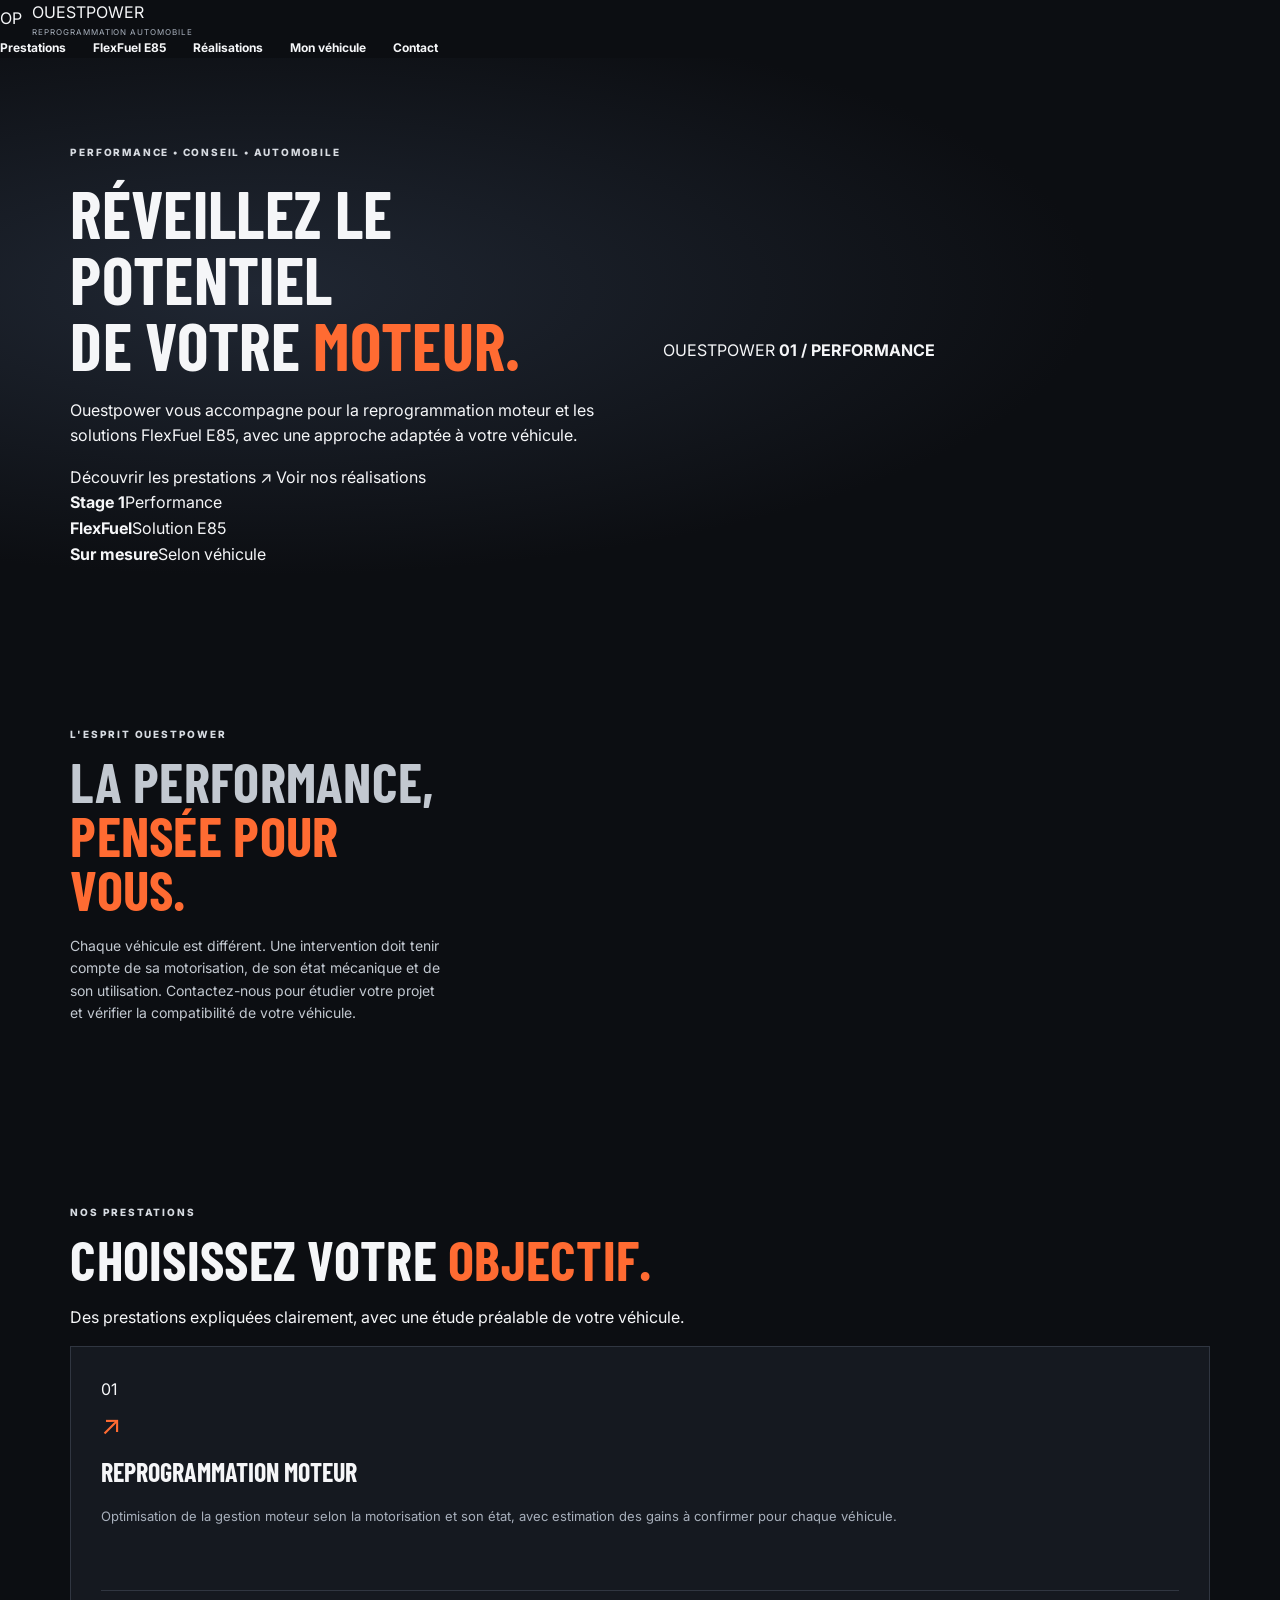
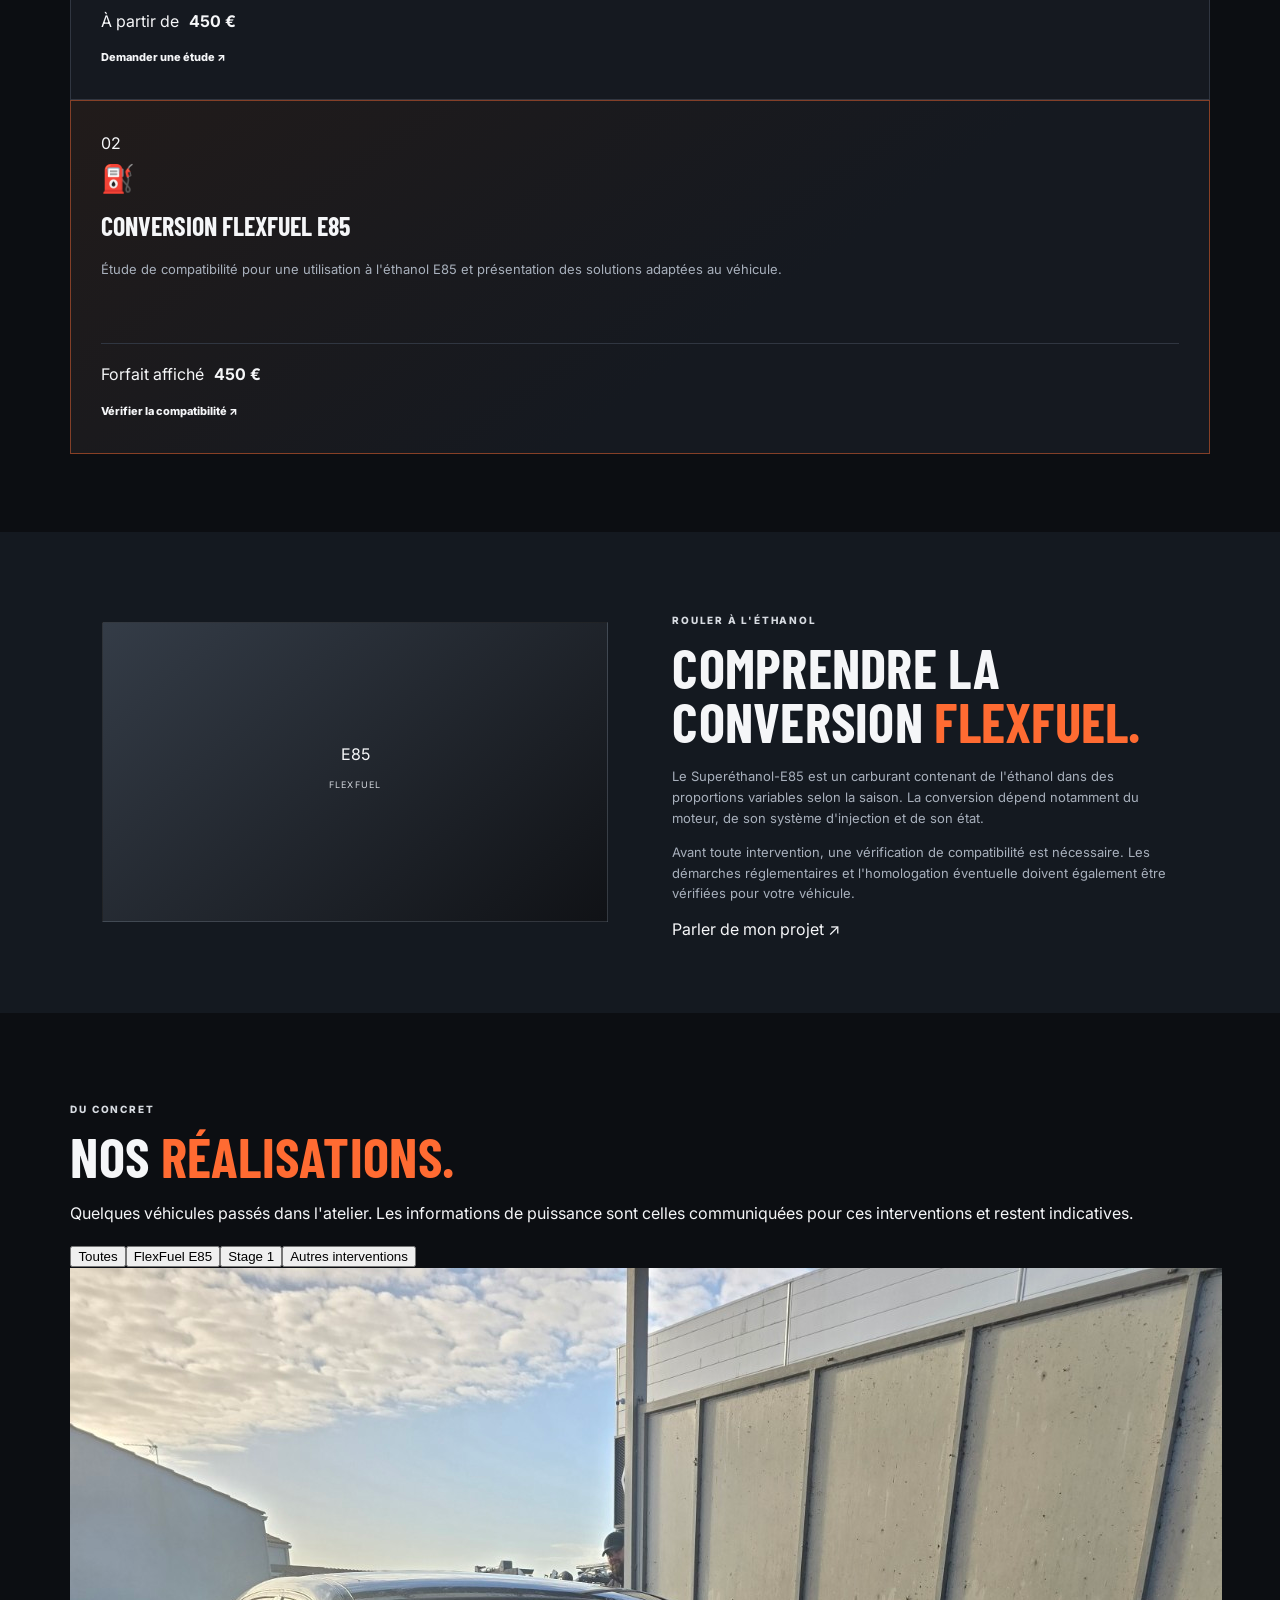
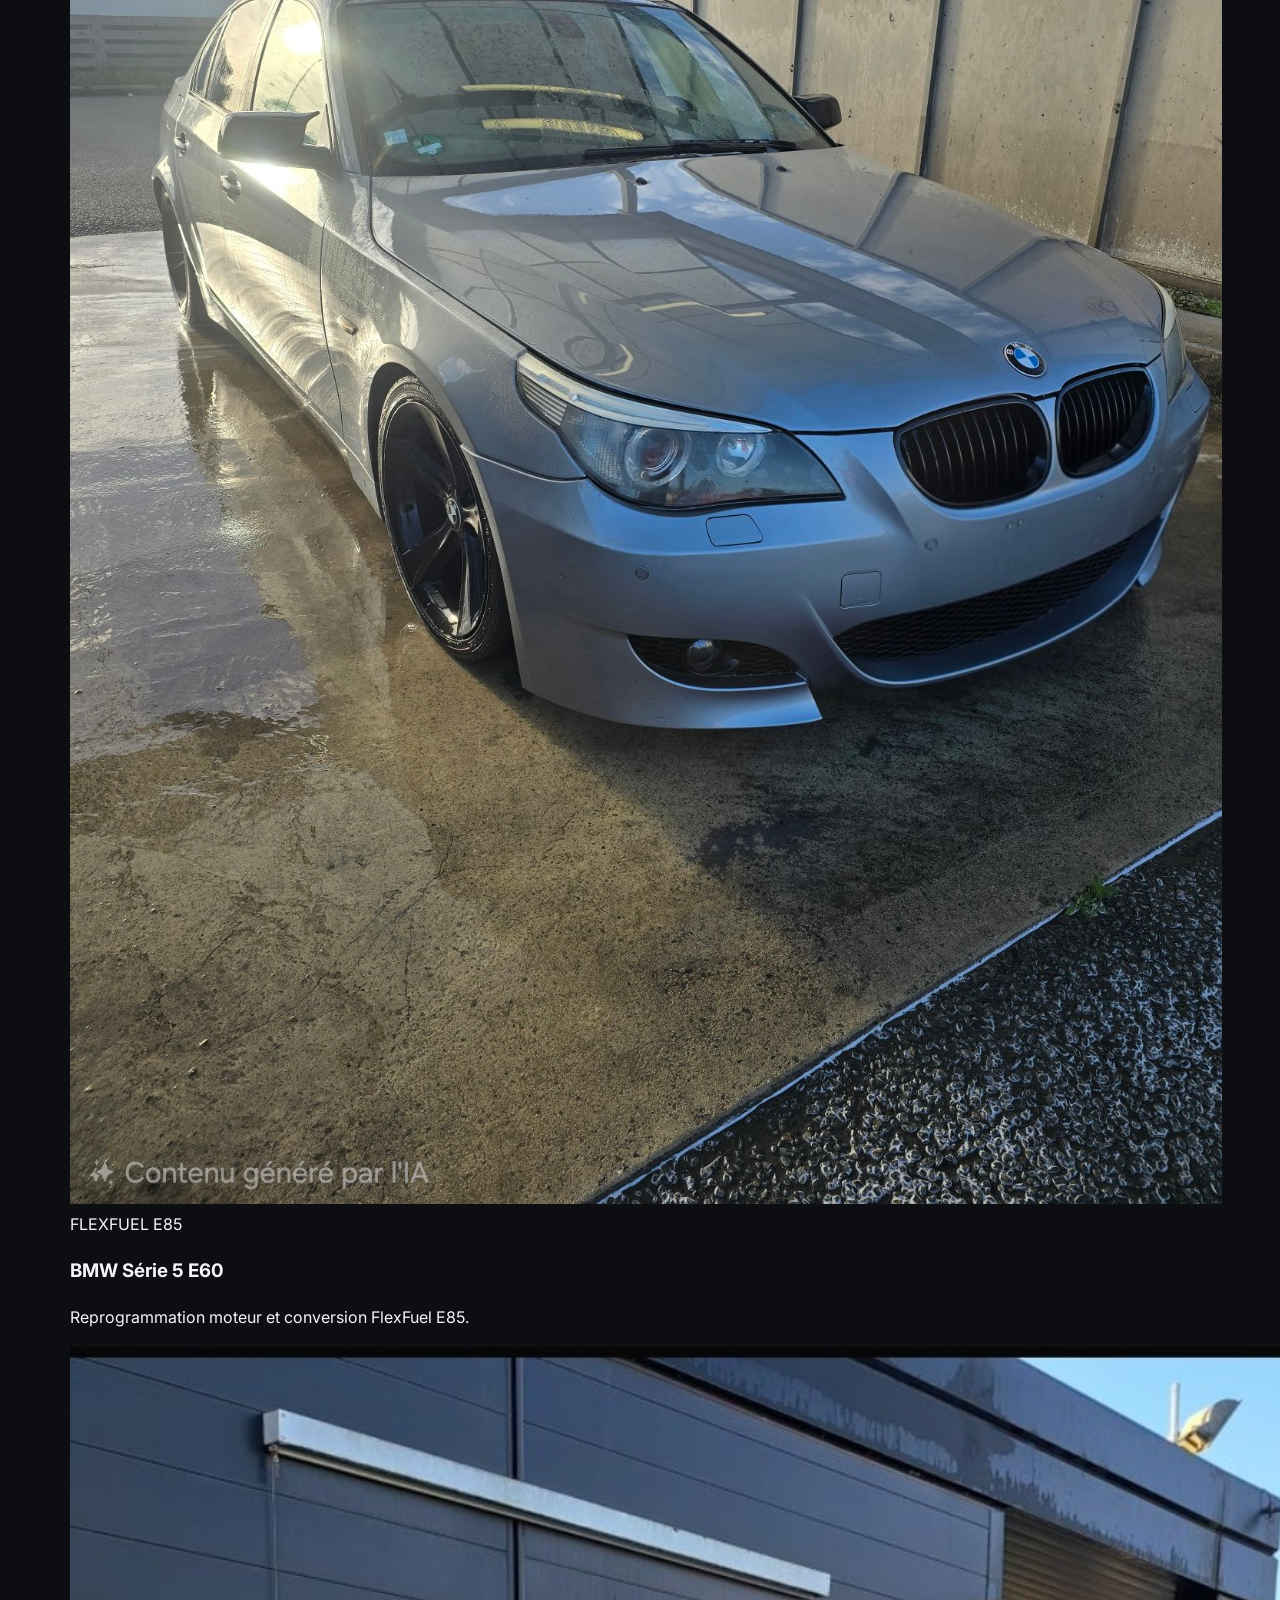
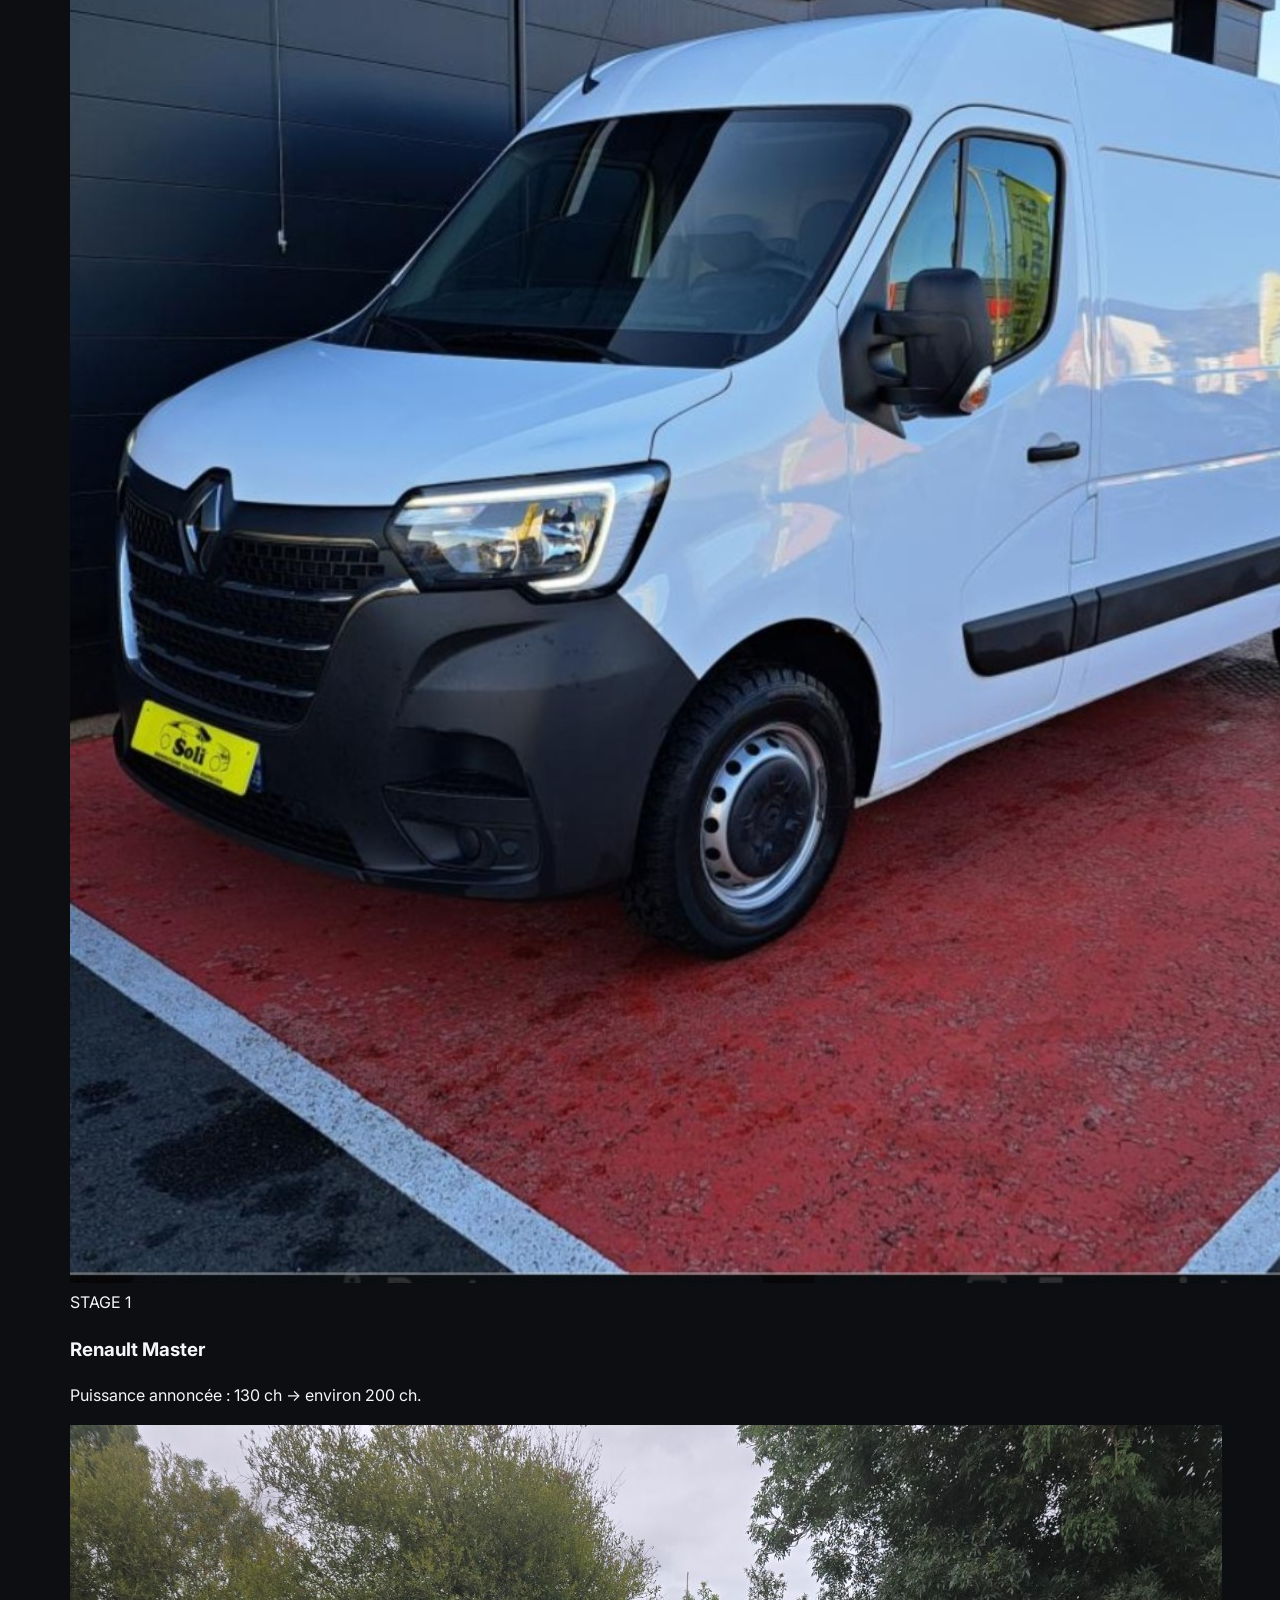
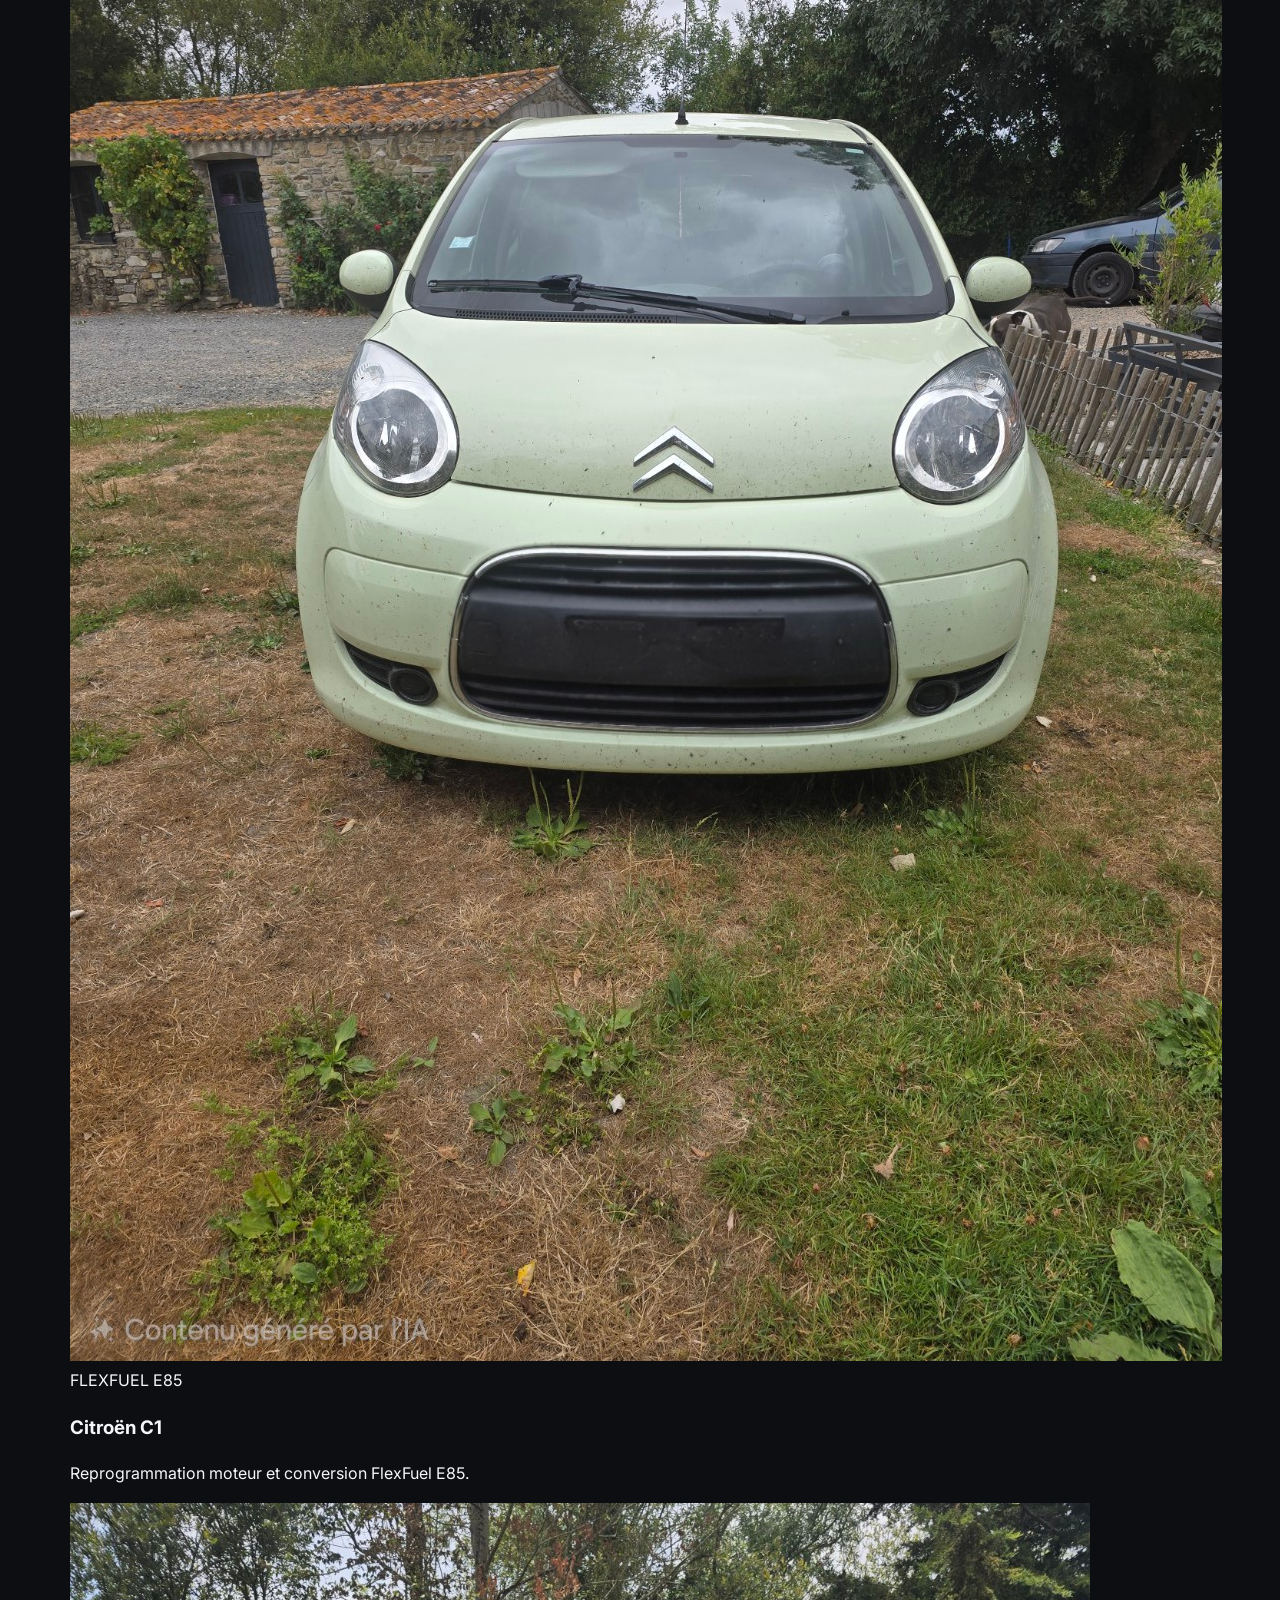
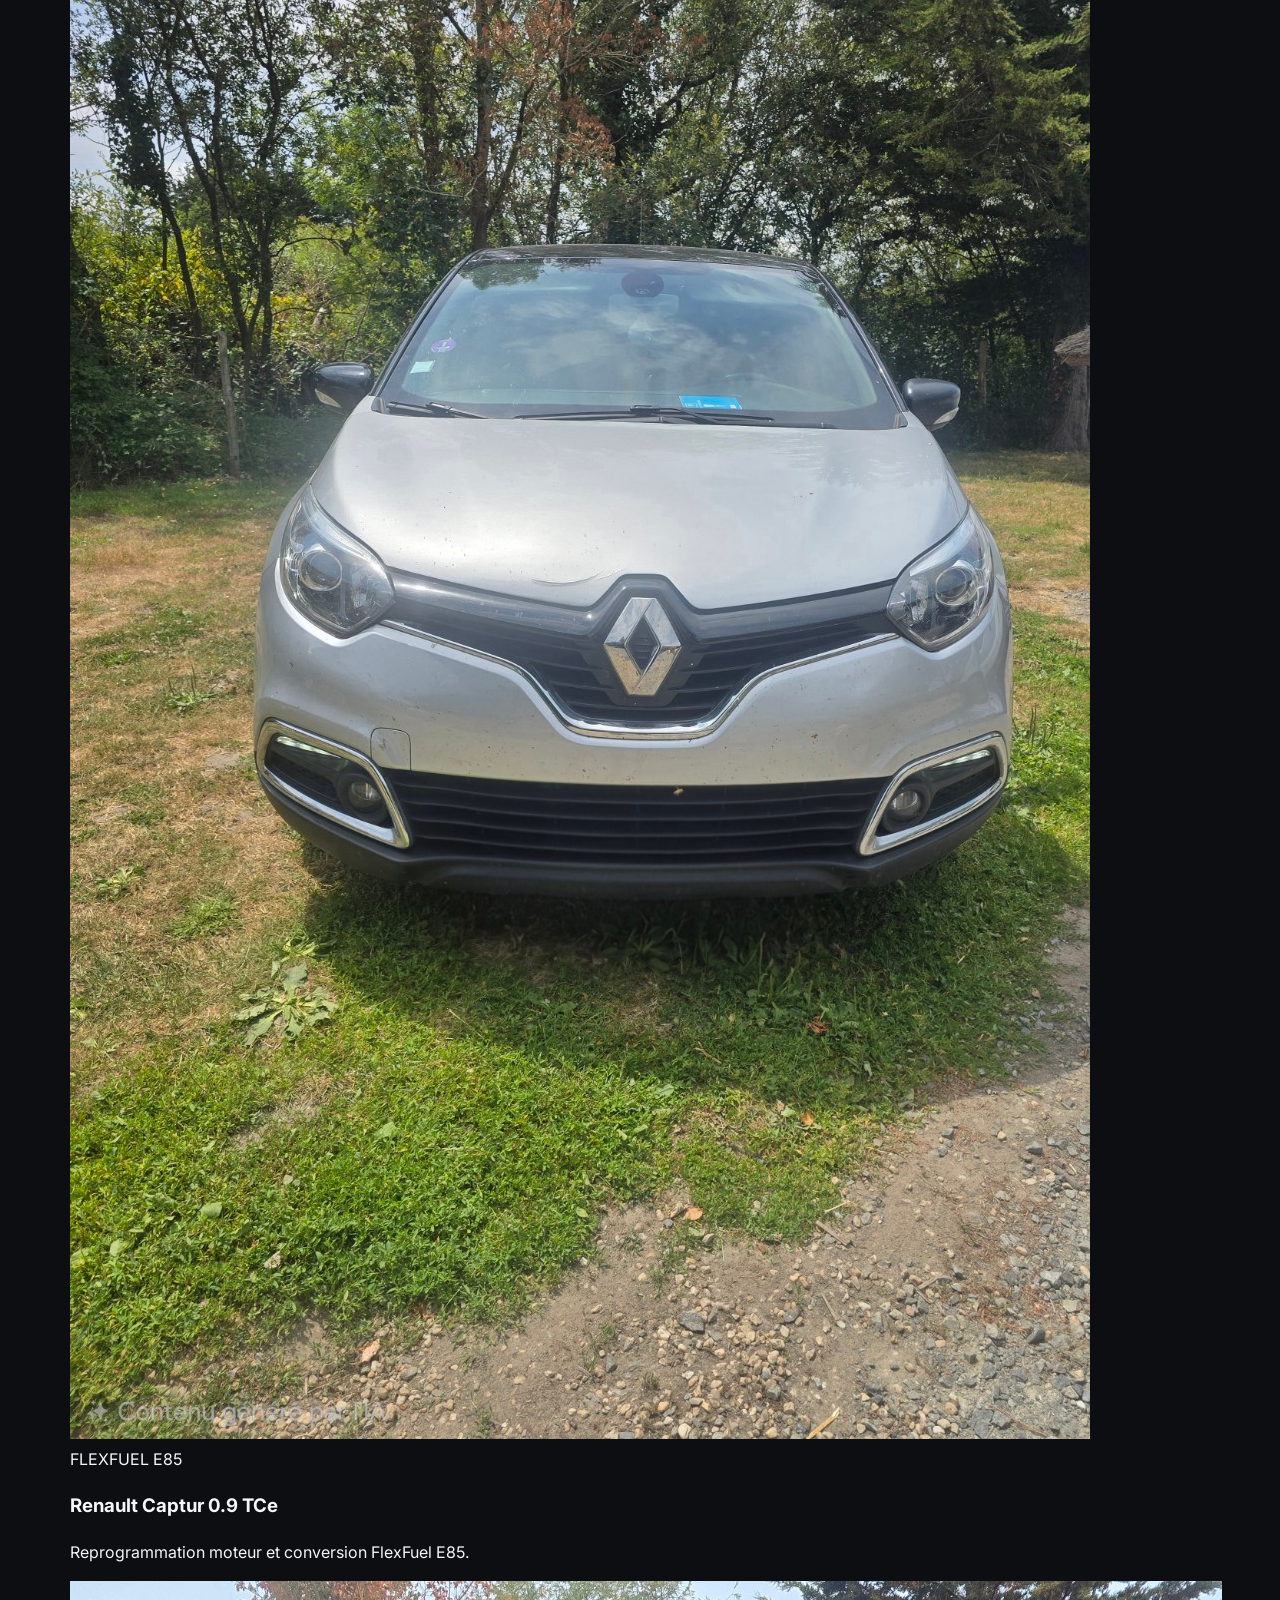
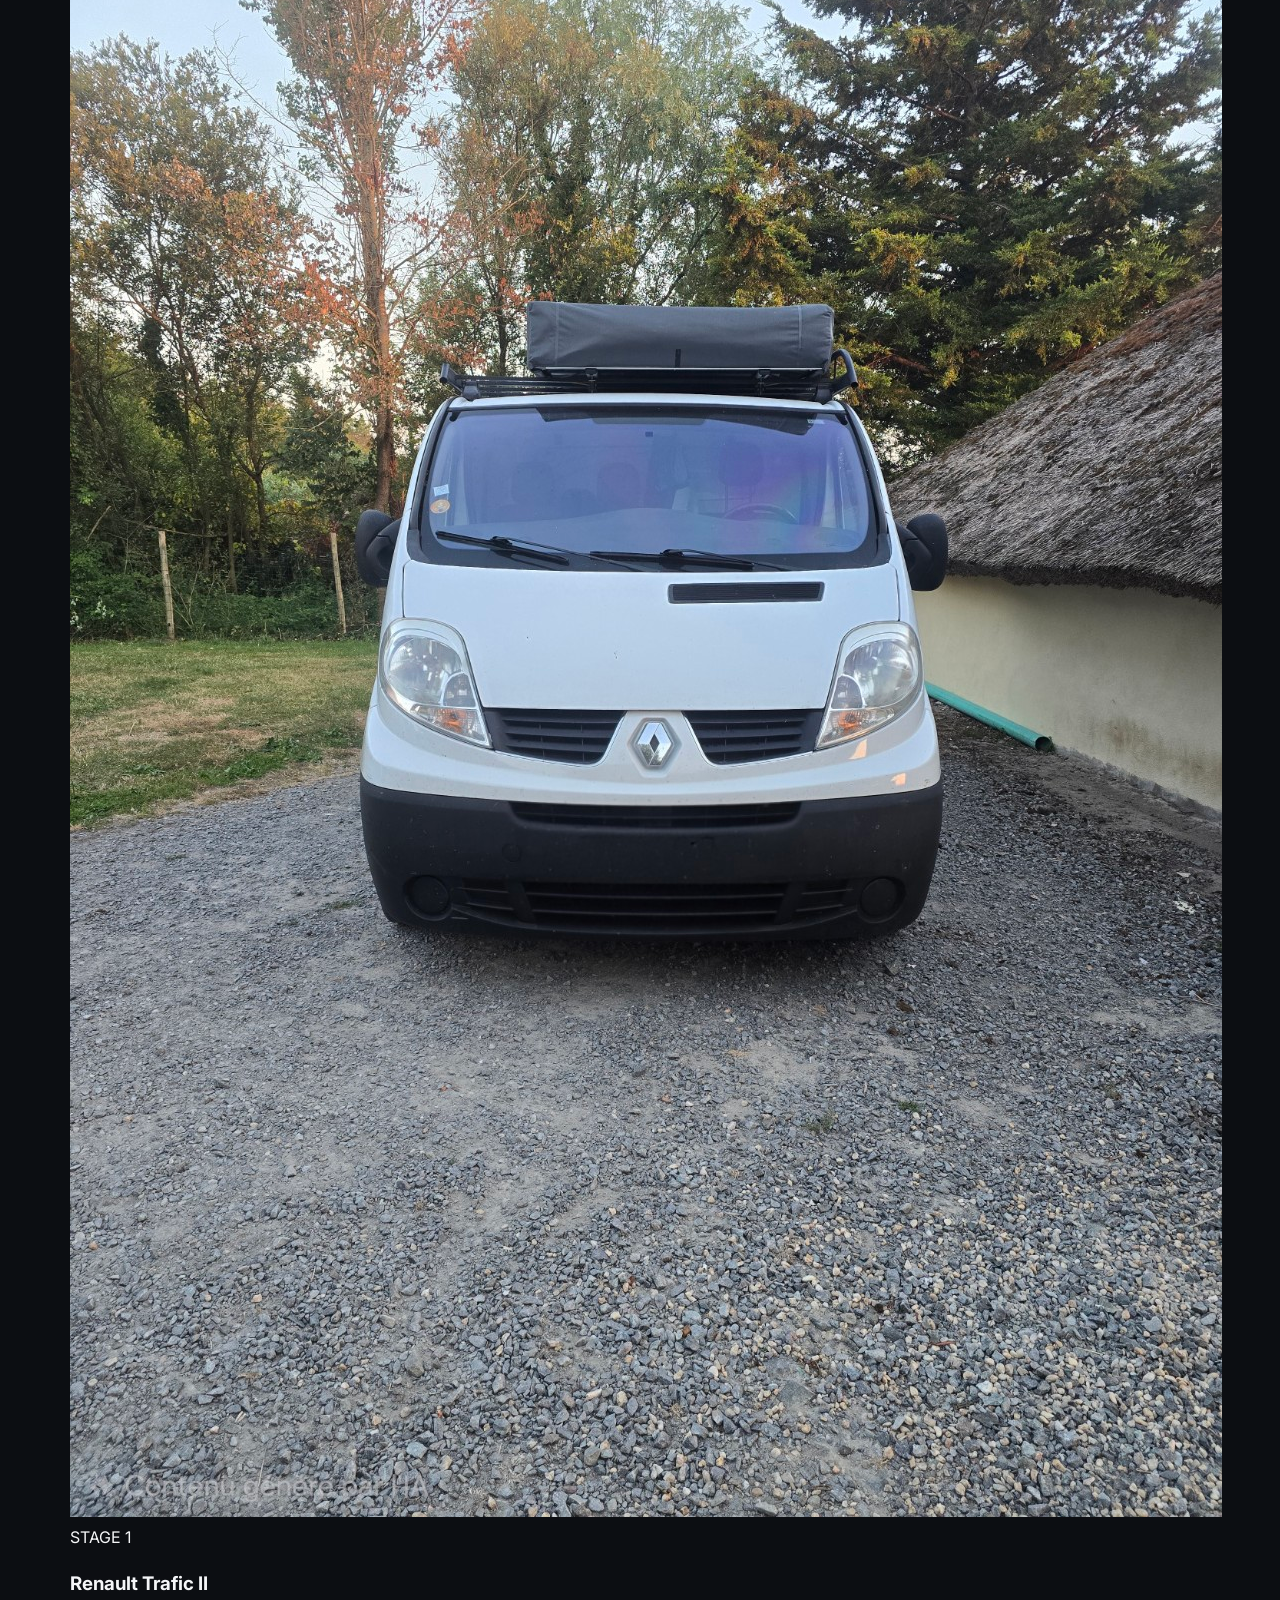
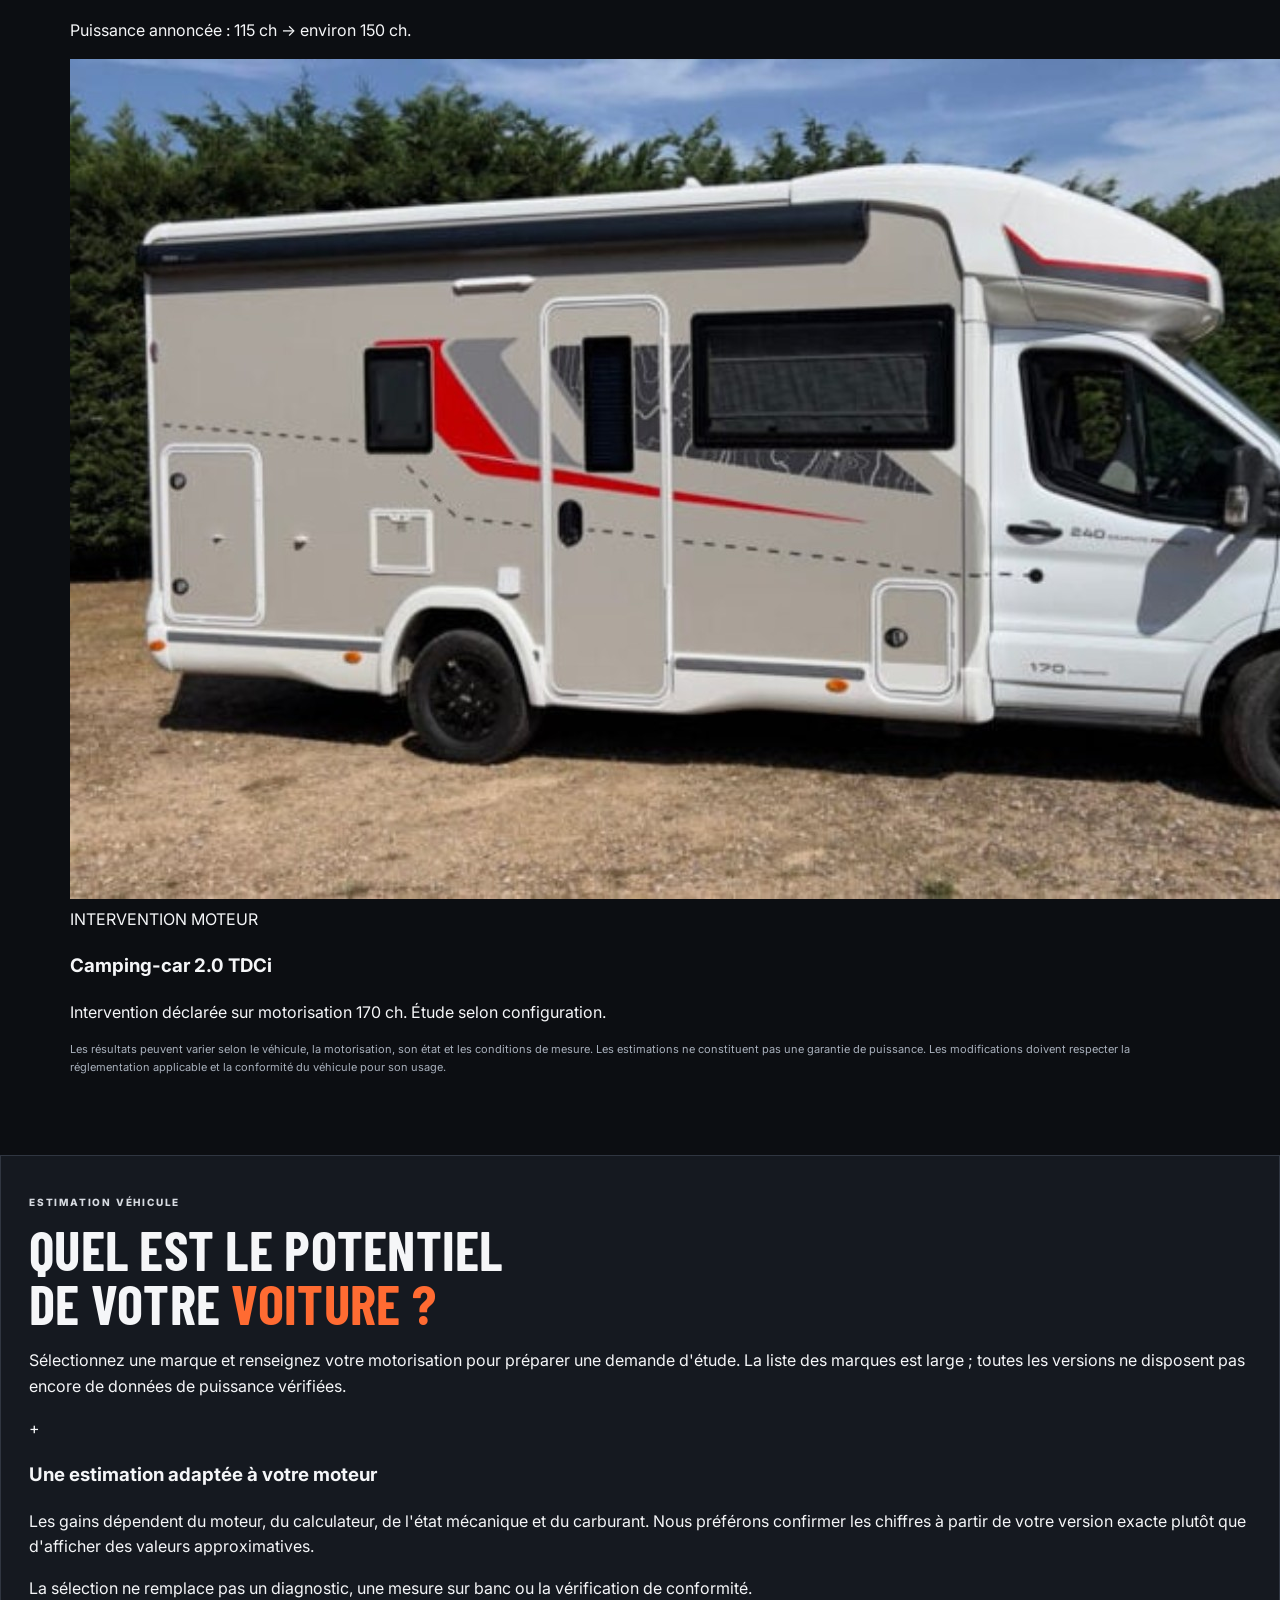
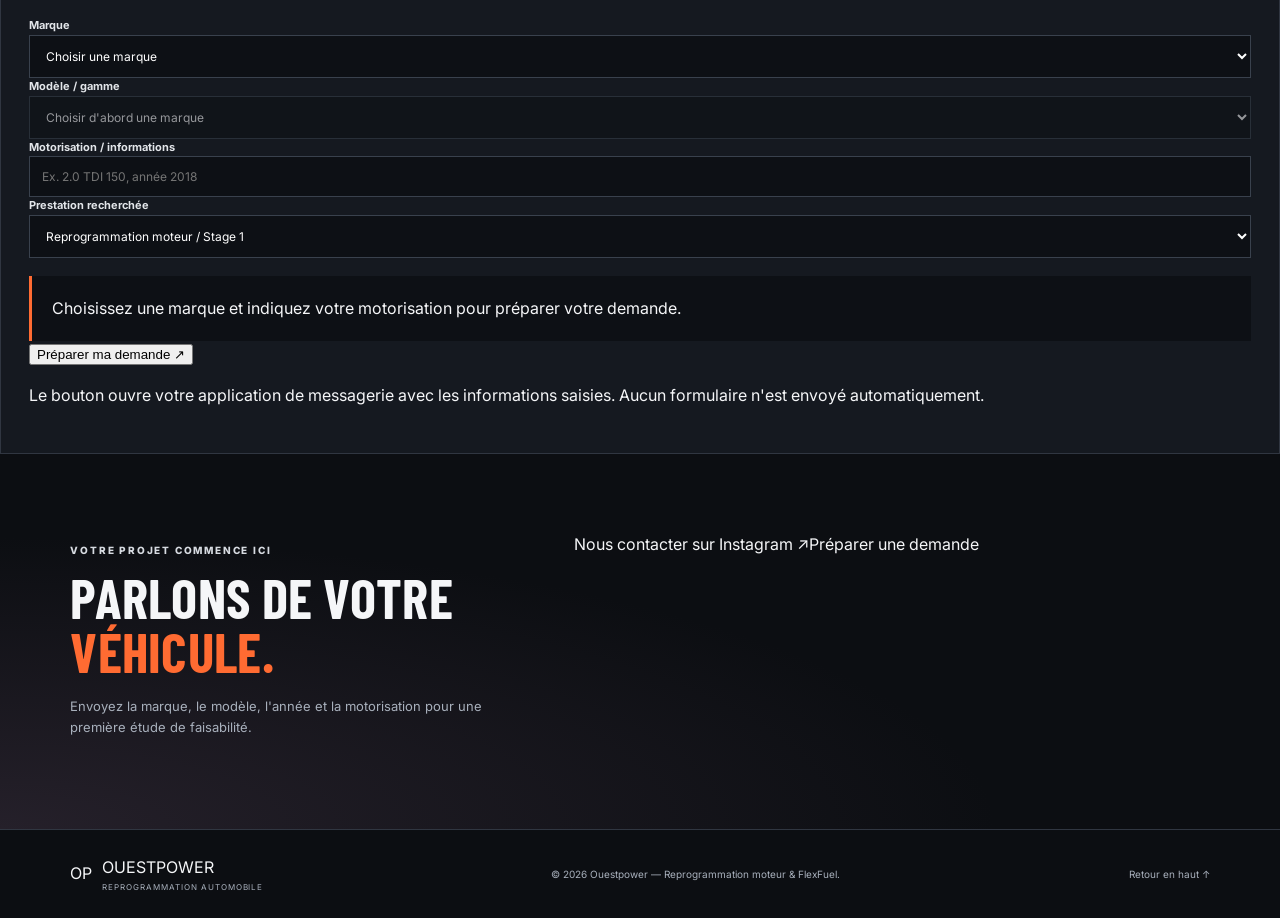
==== commit 730f930f: "Add files via upload" ====
--- a/index.html
+++ b/index.html
@@ -1,57 +1,100 @@
 <!doctype html>
 <html lang="fr">
 <head>
-<meta charset="utf-8"><meta name="viewport" content="width=device-width, initial-scale=1">
-<meta name="description" content="Ouestpower : reprogrammation moteur et solutions FlexFuel E85. Tarifs, réalisations et demande d'étude personnalisée.">
-<title>Ouestpower | Reprogrammation moteur & FlexFuel</title>
-<link rel="stylesheet" href="style.css">
+  <meta charset="utf-8">
+  <meta name="viewport" content="width=device-width, initial-scale=1">
+  <meta name="description" content="Ouestpower : reprogrammation moteur et solutions FlexFuel E85. Découvrez nos prestations, nos réalisations et demandez une estimation.">
+  <meta name="theme-color" content="#101114">
+  <title>Ouestpower | Reprogrammation moteur & FlexFuel</title>
+  <link rel="stylesheet" href="style.css">
 </head>
 <body>
-<header class="topbar">
-  <a class="brand" href="#accueil"><span class="logo">O<span>P</span></span><span><b>OUESTPOWER</b><small>REPROGRAMMATION AUTOMOBILE</small></span></a>
-  <button class="menu-toggle" aria-label="Ouvrir le menu" aria-expanded="false">☰</button>
-  <nav id="nav"><a href="#prestations">Prestations</a><a href="#flexfuel">FlexFuel E85</a><a href="#realisations">Réalisations</a><a href="#estimateur">Estimateur</a><a class="nav-contact" href="#contact">Demande en ligne ↗</a></nav>
-</header>
-<main>
-<section class="hero" id="accueil">
- <div class="hero-copy"><p class="eyebrow"><i></i> PERFORMANCE · CONSEIL · AUTOMOBILE</p><h1>RÉVEILLEZ LE POTENTIEL DE VOTRE <em>MOTEUR.</em></h1>
- <p class="intro">Ouestpower vous accompagne dans vos projets de reprogrammation moteur et de solution FlexFuel E85, avec une approche adaptée à votre véhicule.</p>
- <div class="actions"><a class="btn primary" href="#prestations">Découvrir les prestations ↗</a><a class="btn secondary" href="#realisations">Voir les réalisations</a></div>
- <div class="stats"><div><b>Stage 1</b><span>Performance</span></div><div><b>FlexFuel</b><span>Solution E85</span></div><div><b>Sur mesure</b><span>Selon véhicule</span></div></div></div>
- <div class="hero-image"><img src="assets/bmw-m2.jpg" alt="BMW M2 violette, photo d'accueil Ouestpower"><div class="image-tag"><b>OUESTPOWER</b><span>LA PERFORMANCE, PENSÉE POUR VOUS</span></div></div>
-</section>
-<section class="intro-section"><p class="eyebrow">L'ESPRIT OUESTPOWER</p><h2>La performance, <em>pensée pour vous.</em></h2><p>Chaque véhicule est différent. Nous prenons en compte sa motorisation, son état mécanique et votre utilisation afin d'étudier une solution cohérente. Les gains annoncés sont des estimations et doivent être confirmés selon le véhicule.</p></section>
-<section class="section" id="prestations"><div class="section-head"><div><p class="eyebrow">NOS PRESTATIONS</p><h2>Choisissez votre <em>objectif.</em></h2></div><p>Un premier échange permet de vérifier la faisabilité et les besoins de votre véhicule.</p></div>
-<div class="cards">
-<article class="service-card"><div class="service-icon">↗</div><p class="number">01 / PERFORMANCE</p><h3>Reprogrammation moteur</h3><p>Optimisation de la gestion moteur pour rechercher un meilleur agrément et des gains de puissance et de couple, selon la motorisation.</p><div class="price"><span>À partir de</span><b>450 € TTC</b></div><a class="text-link" href="#contact" data-service="Reprogrammation moteur">Demander une étude ↗</a></article>
-<article class="service-card featured"><div class="service-icon">⛽</div><p class="number">02 / FLEXFUEL</p><h3>Conversion FlexFuel E85</h3><p>Étude de compatibilité et solution adaptée pour l'utilisation du Superéthanol-E85. La compatibilité et les démarches applicables sont à vérifier avant intervention.</p><div class="price"><span>Forfait affiché</span><b>450 € TTC</b></div><a class="text-link" href="#contact" data-service="FlexFuel E85">Vérifier la compatibilité ↗</a></article>
-</div></section>
-<section class="fuel-section" id="flexfuel"><div class="fuel-art"><div class="fuel-symbol">E85</div><span>UNE SOLUTION À ÉTUDIER POUR VOTRE VÉHICULE</span></div><div class="fuel-copy"><p class="eyebrow">ROULER À L'ÉTHANOL</p><h2>Comprendre la conversion <em>FlexFuel.</em></h2><p>Le Superéthanol-E85 contient une proportion variable d'éthanol selon la saison. La conversion dépend notamment du moteur, du système d'injection et de l'état mécanique.</p><p>Avant toute intervention, une vérification de compatibilité est nécessaire. Les démarches réglementaires et l'homologation éventuelle doivent également être vérifiées pour votre véhicule.</p><a class="btn primary" href="#contact" data-service="FlexFuel E85">Étudier mon véhicule ↗</a></div></section>
-<section class="section" id="realisations"><div class="section-head"><div><p class="eyebrow">DU CONCRET, PAS DES PROMESSES</p><h2>Quelques <em>réalisations.</em></h2></div><p>Exemples de véhicules déjà pris en charge par Ouestpower.</p></div>
-<div class="gallery">
-<article class="project"><img src="assets/bmw-serie-5-e60.jpg" alt="BMW Série 5 E60"><div><span>01 / PERFORMANCE & FLEXFUEL</span><h3>BMW Série 5 E60</h3><p>Reprogrammation moteur et solution FlexFuel E85.</p></div></article>
-<article class="project"><img src="assets/citroen-c1.jpg" alt="Citroën C1"><div><span>02 / FLEXFUEL</span><h3>Citroën C1</h3><p>Reprogrammation et solution FlexFuel E85.</p></div></article>
-<article class="project"><img src="assets/renault-captur-09-tce.jpg" alt="Renault Captur 0.9 TCe"><div><span>03 / FLEXFUEL</span><h3>Renault Captur 0.9 TCe</h3><p>Étude moteur et solution FlexFuel E85.</p></div></article>
-<article class="project"><img src="assets/renault-master.jpg" alt="Renault Master"><div><span>04 / STAGE 1</span><h3>Renault Master</h3><p>Exemple Stage 1 : 130 ch vers environ 200 ch, selon configuration.</p></div></article>
-<article class="project"><img src="assets/renault-trafic-2.jpg" alt="Renault Trafic II"><div><span>05 / STAGE 1</span><h3>Renault Trafic II</h3><p>Exemple Stage 1 : 115 ch vers environ 150 ch, selon configuration.</p></div></article>
-<article class="project"><img src="assets/camping-car-ford-tdci.jpg" alt="Camping-car Ford TDCi"><div><span>06 / ÉTUDE PERSONNALISÉE</span><h3>Camping-car Ford TDCi</h3><p>Une étude adaptée à la motorisation et à l'usage du véhicule.</p></div></article>
-</div></section>
-<section class="estimate-section" id="estimateur">
-<div class="section-head"><div><p class="eyebrow">PREMIÈRE ESTIMATION</p><h2>Quel gain pour <em>votre voiture ?</em></h2></div><p>Sélectionnez la marque, le modèle et la motorisation pour obtenir une fourchette indicative.</p></div>
-<div class="estimator">
-<div class="form-grid">
-<label>Marque<select id="make" required><option value="">Choisir une marque</option></select></label>
-<label>Modèle<select id="model" required disabled><option value="">Choisir un modèle</option></select></label>
-<label>Motorisation<select id="engine-model" required disabled><option value="">Choisir une motorisation</option></select></label>
-<label>Prestation<select id="stage"><option value="1">Reprogrammation moteur — Stage 1</option><option value="flex">Projet FlexFuel E85</option></select></label>
-</div>
-<div class="estimator-actions"><button class="btn primary" id="calculate" type="button">Estimer les gains ↗</button></div>
-<div class="estimate-result" id="result" aria-live="polite"><span>ESTIMATION INDICATIVE</span><b>Choisissez votre véhicule</b><p>La fourchette s'affichera après sélection de la marque, du modèle et de la motorisation.</p></div>
-<p class="disclaimer">Estimateur informatif : les fourchettes sont des ordres de grandeur indicatifs, pas des résultats garantis. Elles varient selon l'année, la version exacte, le calculateur, l'état mécanique et la calibration. Les motorisations non répertoriées doivent faire l'objet d'une étude personnalisée. Toute modification doit respecter la réglementation applicable, l'homologation et les conditions d'assurance du véhicule.</p>
-</div></section>
-<section class="contact-section" id="contact"><div><p class="eyebrow">VOTRE PROJET COMMENCE ICI</p><h2>Demande en <em>ligne.</em></h2><p>Complétez les informations de votre véhicule. Votre demande sera préparée pour que vous puissiez l'envoyer directement à Ouestpower via Instagram.</p><div class="contact-note"><b>Instagram</b><a href="https://www.instagram.com/ouestpower/" target="_blank" rel="noopener">@ouestpower ↗</a></div></div>
-<form id="request-form" class="request-form"><div class="form-grid"><label>Nom / prénom<input name="name" required placeholder="Votre nom"></label><label>Votre e-mail ou téléphone<input name="reply" required placeholder="Pour vous répondre"></label><label>Prestation souhaitée<select name="service" id="service"><option>Reprogrammation moteur</option><option>FlexFuel E85</option><option>Conseil / autre demande</option></select></label><label>Marque et modèle<input name="car" required placeholder="Ex. BMW 530i E60"></label><label>Année<input name="year" placeholder="Ex. 2006"></label><label>Motorisation / puissance<input name="engine" placeholder="Ex. 3.0 essence, 231 ch"></label></div><label>Votre message<textarea name="message" rows="4" placeholder="Décrivez votre projet ou posez votre question…"></textarea></label><button class="btn primary" type="submit">Préparer ma demande ↗</button><p class="form-hint" id="form-hint">Après validation, votre demande s'affichera pour être copiée et envoyée en message privé Instagram. Le site étant hébergé gratuitement en statique, il ne transmet pas les données automatiquement.</p><div class="generated" id="generated" hidden><label>Votre demande prête à envoyer<textarea id="request-text" rows="8" readonly></textarea></label><button type="button" class="btn secondary" id="copy-request">Copier la demande</button><a class="btn primary" href="https://www.instagram.com/ouestpower/" target="_blank" rel="noopener">Ouvrir Instagram ↗</a></div></form></section>
-</main>
-<footer><a class="brand" href="#accueil"><span class="logo">O<span>P</span></span><span><b>OUESTPOWER</b><small>REPROGRAMMATION AUTOMOBILE</small></span></a><p>© <span id="year"></span> Ouestpower · Performance et conseil automobile.</p><a href="#accueil">Retour en haut ↑</a></footer>
-<script src="script.js"></script>
-</body></html>+  <header class="site-header">
+    <a class="brand" href="#accueil" aria-label="Ouestpower, accueil">
+      <span class="brand-mark">O<span>P</span></span>
+      <span class="brand-name">OUEST<span>POWER</span><small>REPROGRAMMATION AUTOMOBILE</small></span>
+    </a>
+    <button class="menu-toggle" aria-label="Ouvrir le menu" aria-expanded="false">☰</button>
+    <nav class="nav">
+      <a href="#services">Prestations</a>
+      <a href="#flexfuel">FlexFuel E85</a>
+      <a href="#realisations">Réalisations</a>
+      <a href="#estimateur">Mon véhicule</a>
+      <a href="#contact" class="nav-cta">Contact</a>
+    </nav>
+  </header>
+
+  <main>
+    <section class="hero" id="accueil">
+      <div class="hero-content">
+        <p class="eyebrow"><span></span> PERFORMANCE • CONSEIL • AUTOMOBILE</p>
+        <h1>Réveillez le potentiel<br>de votre <em>moteur.</em></h1>
+        <p class="hero-copy">Ouestpower vous accompagne pour la reprogrammation moteur et les solutions FlexFuel E85, avec une approche adaptée à votre véhicule.</p>
+        <div class="hero-actions">
+          <a class="button button-primary" href="#services">Découvrir les prestations <span>↗</span></a>
+          <a class="button button-ghost" href="#realisations">Voir nos réalisations</a>
+        </div>
+        <div class="hero-stats"><div><strong>Stage 1</strong><span>Performance</span></div><div><strong>FlexFuel</strong><span>Solution E85</span></div><div><strong>Sur mesure</strong><span>Selon véhicule</span></div></div>
+      </div>
+      <div class="hero-visual" role="img" aria-label="Ambiance automobile sportive">
+        <div class="hero-ring"></div><div class="hero-label">OUESTPOWER <b>01 / PERFORMANCE</b></div>
+      </div>
+    </section>
+
+    <section class="intro section">
+      <p class="eyebrow">L'ESPRIT OUESTPOWER</p>
+      <h2>La performance, <em>pensée pour vous.</em></h2>
+      <p>Chaque véhicule est différent. Une intervention doit tenir compte de sa motorisation, de son état mécanique et de son utilisation. Contactez-nous pour étudier votre projet et vérifier la compatibilité de votre véhicule.</p>
+    </section>
+
+    <section class="section services" id="services">
+      <div class="section-heading"><div><p class="eyebrow">NOS PRESTATIONS</p><h2>Choisissez votre <em>objectif.</em></h2></div><p>Des prestations expliquées clairement, avec une étude préalable de votre véhicule.</p></div>
+      <div class="service-grid">
+        <article class="service-card"><div class="service-number">01</div><div class="service-icon">↗</div><h3>Reprogrammation moteur</h3><p>Optimisation de la gestion moteur selon la motorisation et son état, avec estimation des gains à confirmer pour chaque véhicule.</p><div class="price">À partir de <strong>450 €</strong></div><a href="#contact" class="text-link">Demander une étude ↗</a></article>
+        <article class="service-card featured"><div class="service-number">02</div><div class="service-icon">⛽</div><h3>Conversion FlexFuel E85</h3><p>Étude de compatibilité pour une utilisation à l'éthanol E85 et présentation des solutions adaptées au véhicule.</p><div class="price">Forfait affiché <strong>450 €</strong></div><a href="#contact" class="text-link">Vérifier la compatibilité ↗</a></article>
+      </div>
+    </section>
+
+    <section class="fuel-section" id="flexfuel">
+      <div class="fuel-art"><div class="fuel-orbit"></div><div class="fuel-stamp">E85</div><span>FLEXFUEL</span></div>
+      <div class="fuel-copy"><p class="eyebrow">ROULER À L'ÉTHANOL</p><h2>Comprendre la conversion <em>FlexFuel.</em></h2><p>Le Superéthanol-E85 est un carburant contenant de l'éthanol dans des proportions variables selon la saison. La conversion dépend notamment du moteur, de son système d'injection et de son état.</p><p>Avant toute intervention, une vérification de compatibilité est nécessaire. Les démarches réglementaires et l'homologation éventuelle doivent également être vérifiées pour votre véhicule.</p><a class="button button-primary" href="#contact">Parler de mon projet <span>↗</span></a></div>
+    </section>
+
+    <section class="section works" id="realisations">
+      <div class="section-heading"><div><p class="eyebrow">DU CONCRET</p><h2>Nos <em>réalisations.</em></h2></div><p>Quelques véhicules passés dans l'atelier. Les informations de puissance sont celles communiquées pour ces interventions et restent indicatives.</p></div>
+      <div class="filters" role="group" aria-label="Filtrer les réalisations">
+        <button class="filter active" data-filter="all">Toutes</button><button class="filter" data-filter="flexfuel">FlexFuel E85</button><button class="filter" data-filter="stage1">Stage 1</button><button class="filter" data-filter="other">Autres interventions</button>
+      </div>
+      <div class="work-grid">
+        <article class="work-card" data-category="flexfuel"><img src="assets/bmw-serie-5-e60.jpg" alt="BMW Série 5 E60 grise"><div class="work-info"><span>FLEXFUEL E85</span><h3>BMW Série 5 E60</h3><p>Reprogrammation moteur et conversion FlexFuel E85.</p></div></article>
+        <article class="work-card" data-category="stage1"><img src="assets/renault-master.jpg" alt="Renault Master blanc"><div class="work-info"><span>STAGE 1</span><h3>Renault Master</h3><p>Puissance annoncée : 130 ch → environ 200 ch.</p></div></article>
+        <article class="work-card" data-category="flexfuel"><img src="assets/citroen-c1.jpg" alt="Citroën C1 vert clair"><div class="work-info"><span>FLEXFUEL E85</span><h3>Citroën C1</h3><p>Reprogrammation moteur et conversion FlexFuel E85.</p></div></article>
+        <article class="work-card" data-category="flexfuel"><img src="assets/renault-captur-09-tce.jpg" alt="Renault Captur gris clair"><div class="work-info"><span>FLEXFUEL E85</span><h3>Renault Captur 0.9 TCe</h3><p>Reprogrammation moteur et conversion FlexFuel E85.</p></div></article>
+        <article class="work-card" data-category="stage1"><img src="assets/renault-trafic-2.jpg" alt="Renault Trafic II blanc"><div class="work-info"><span>STAGE 1</span><h3>Renault Trafic II</h3><p>Puissance annoncée : 115 ch → environ 150 ch.</p></div></article>
+        <article class="work-card" data-category="other"><img src="assets/camping-car-ford-tdci.jpg" alt="Camping-car blanc sur base Ford"><div class="work-info"><span>INTERVENTION MOTEUR</span><h3>Camping-car 2.0 TDCi</h3><p>Intervention déclarée sur motorisation 170 ch. Étude selon configuration.</p></div></article>
+      </div>
+      <p class="disclaimer">Les résultats peuvent varier selon le véhicule, la motorisation, son état et les conditions de mesure. Les estimations ne constituent pas une garantie de puissance. Les modifications doivent respecter la réglementation applicable et la conformité du véhicule pour son usage.</p>
+    </section>
+
+    <section class="section estimator" id="estimateur">
+      <div class="section-heading"><div><p class="eyebrow">ESTIMATION VÉHICULE</p><h2>Quel est le potentiel<br>de votre <em>voiture ?</em></h2></div><p>Sélectionnez une marque et renseignez votre motorisation pour préparer une demande d'étude. La liste des marques est large ; toutes les versions ne disposent pas encore de données de puissance vérifiées.</p></div>
+      <div class="estimator-layout">
+        <div class="estimator-note"><div class="note-icon">+</div><h3>Une estimation adaptée à votre moteur</h3><p>Les gains dépendent du moteur, du calculateur, de l'état mécanique et du carburant. Nous préférons confirmer les chiffres à partir de votre version exacte plutôt que d'afficher des valeurs approximatives.</p><p class="small-note">La sélection ne remplace pas un diagnostic, une mesure sur banc ou la vérification de conformité.</p></div>
+        <form class="vehicle-form" id="vehicle-form">
+          <label for="brand">Marque</label><select id="brand" required><option value="">Choisir une marque</option></select>
+          <label for="model">Modèle / gamme</label><select id="model" required disabled><option value="">Choisir d'abord une marque</option></select>
+          <label for="engine">Motorisation / informations</label><input id="engine" placeholder="Ex. 2.0 TDI 150, année 2018" required>
+          <label for="service">Prestation recherchée</label><select id="service" required><option value="Stage 1">Reprogrammation moteur / Stage 1</option><option value="FlexFuel E85">Conversion FlexFuel E85</option><option value="Diagnostic">Diagnostic / étude de faisabilité</option></select>
+          <div class="estimate-result" id="estimate-result">Choisissez une marque et indiquez votre motorisation pour préparer votre demande.</div>
+          <button class="button button-primary full" type="submit">Préparer ma demande ↗</button>
+          <p class="form-help">Le bouton ouvre votre application de messagerie avec les informations saisies. Aucun formulaire n'est envoyé automatiquement.</p>
+        </form>
+      </div>
+    </section>
+
+    <section class="contact-section" id="contact"><div><p class="eyebrow">VOTRE PROJET COMMENCE ICI</p><h2>Parlons de votre <em>véhicule.</em></h2><p>Envoyez la marque, le modèle, l'année et la motorisation pour une première étude de faisabilité.</p></div><div class="contact-actions"><a class="button button-primary" href="https://www.instagram.com/ouestpower/" target="_blank" rel="noopener">Nous contacter sur Instagram ↗</a><a class="button button-ghost" href="#estimateur">Préparer une demande</a></div></section>
+  </main>
+  <footer class="footer"><a class="brand" href="#accueil"><span class="brand-mark">O<span>P</span></span><span class="brand-name">OUEST<span>POWER</span><small>REPROGRAMMATION AUTOMOBILE</small></span></a><p>© <span id="year"></span> Ouestpower — Reprogrammation moteur & FlexFuel.</p><a href="#accueil">Retour en haut ↑</a></footer>
+  <script src="script.js"></script>
+</body>
+</html>
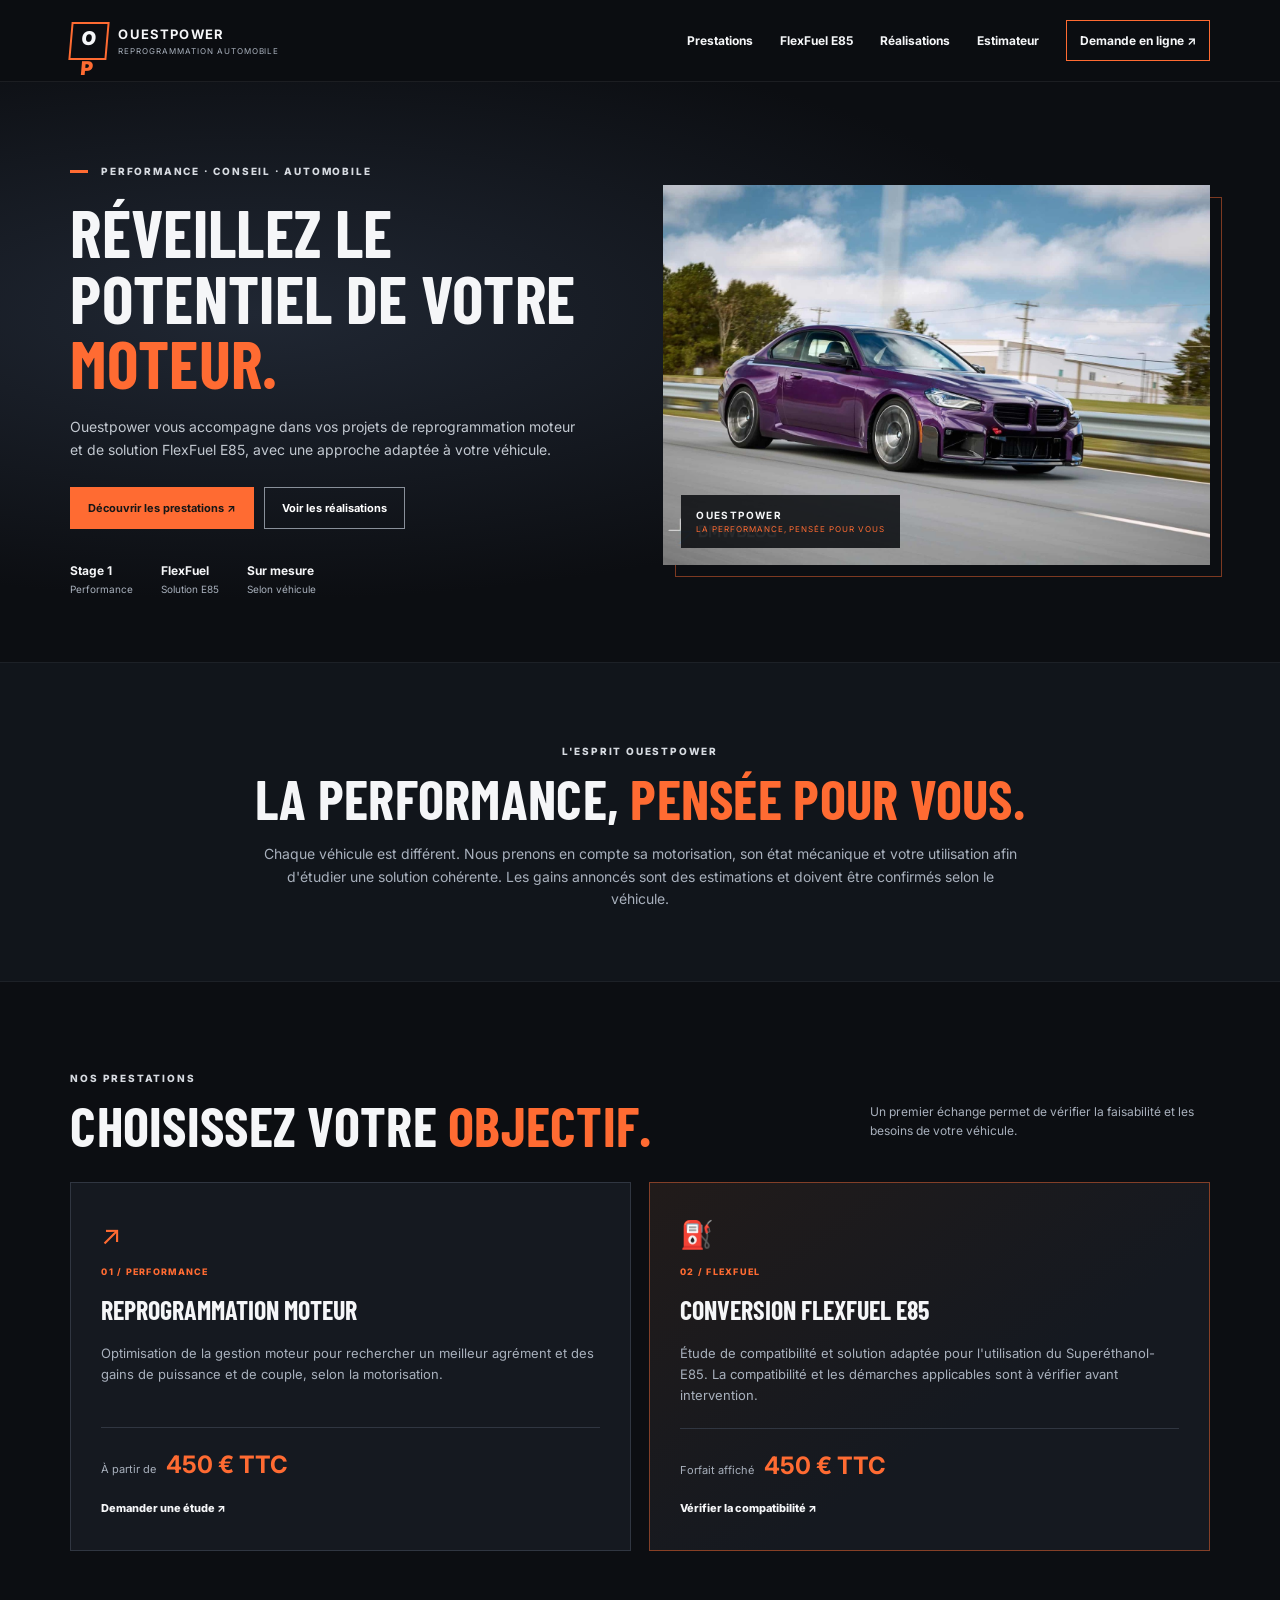
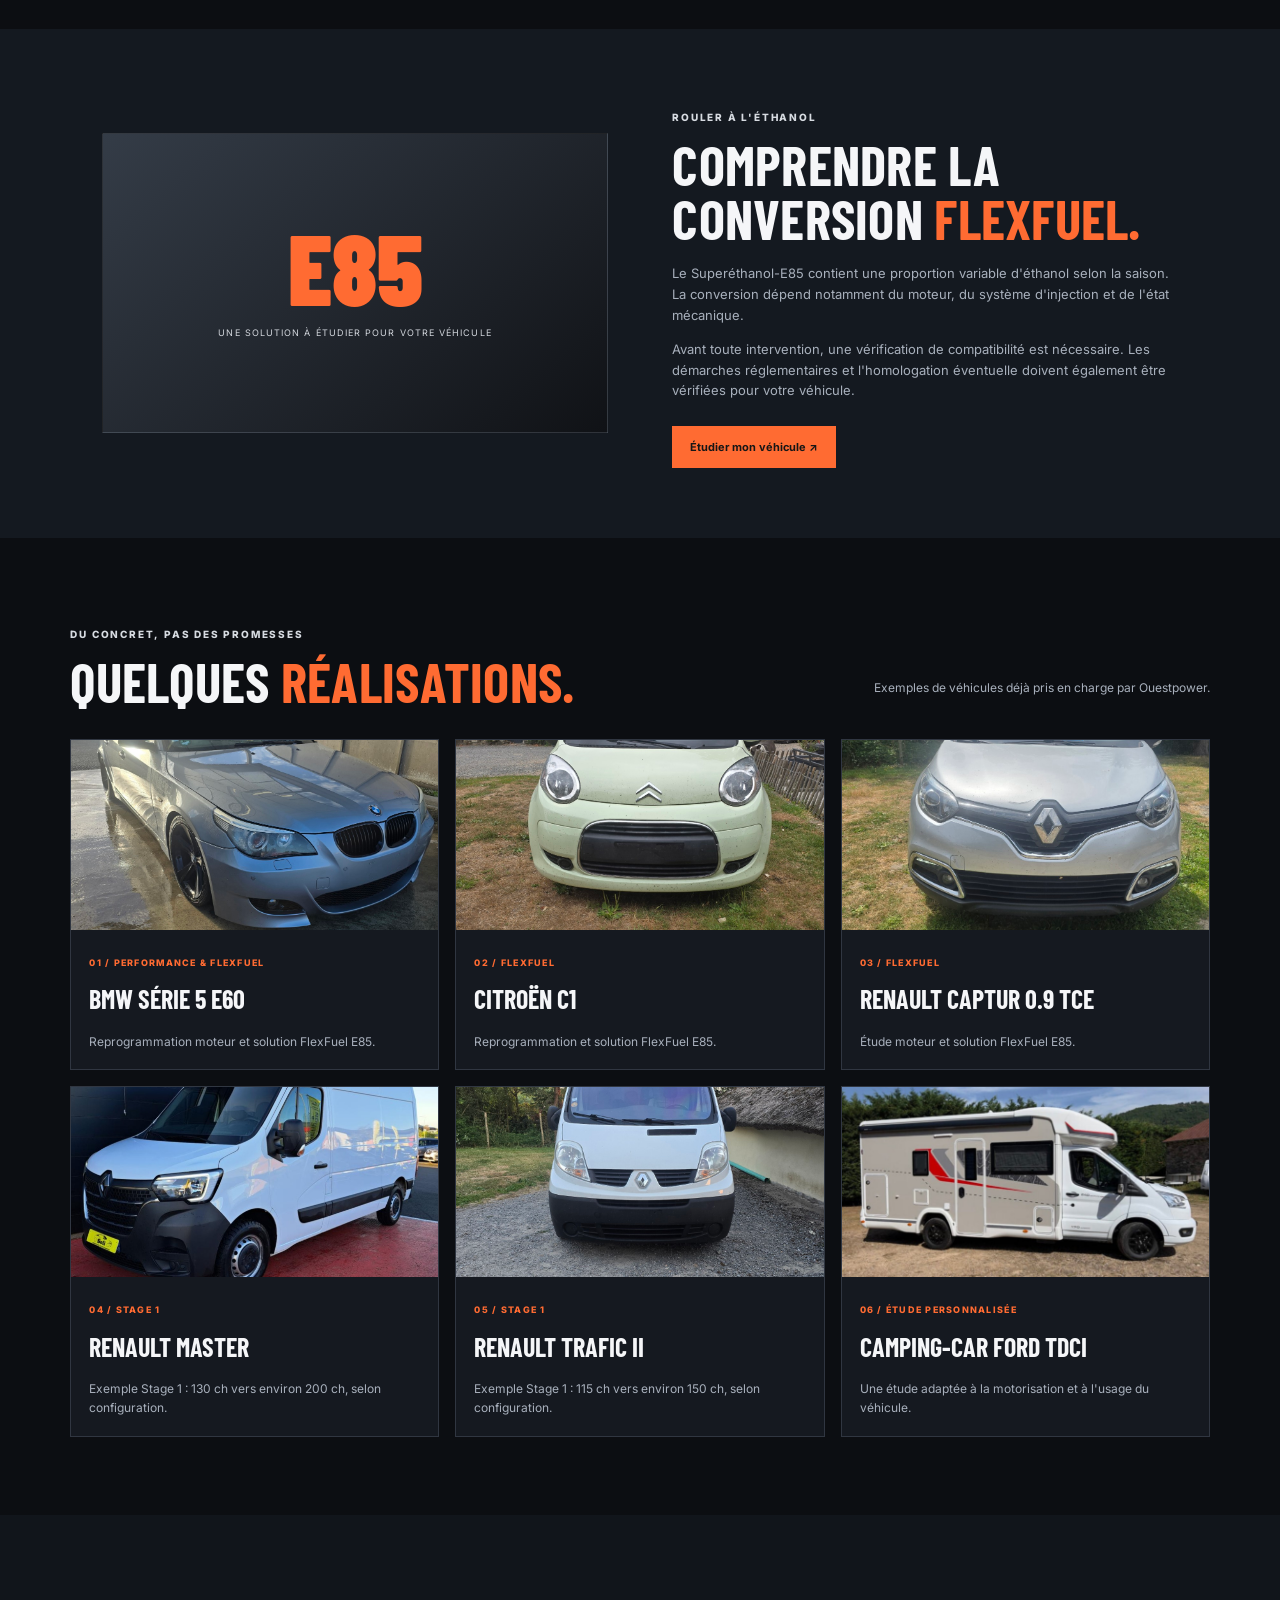
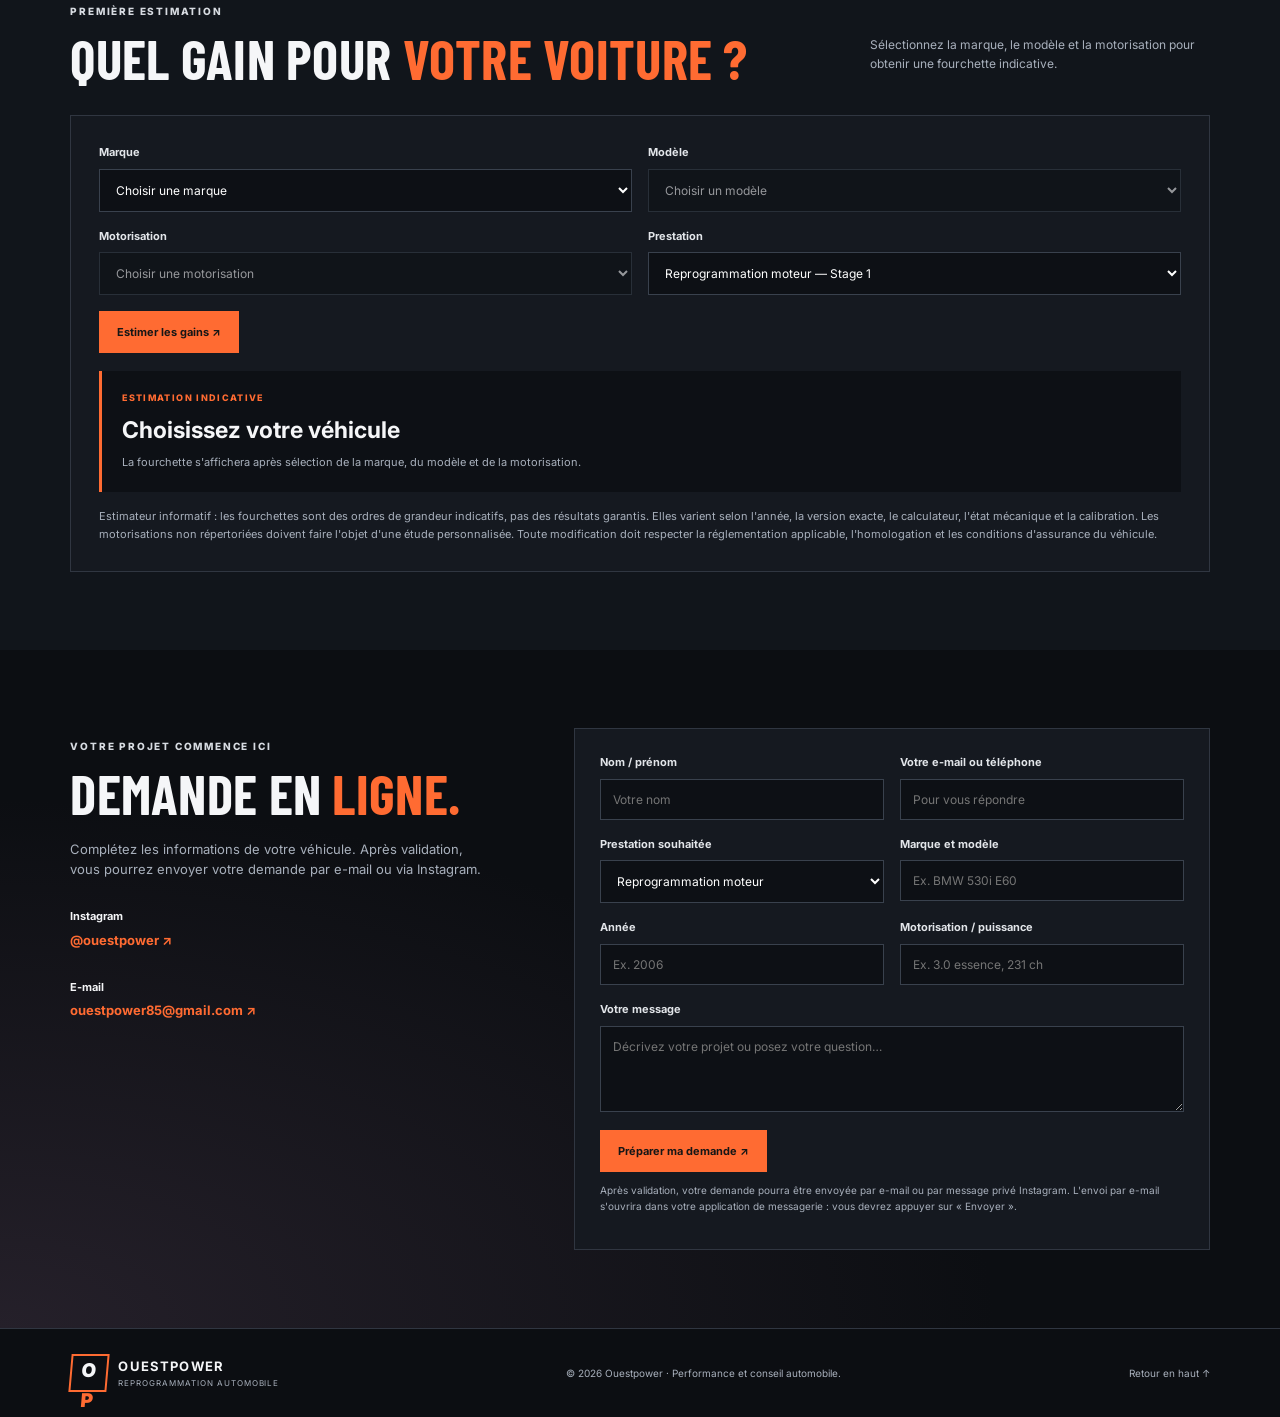
==== commit 08339958: "Rename index-4.html to index.html" ====
--- a/index.html
+++ b/index.html
@@ -1,100 +1,100 @@
 <!doctype html>
 <html lang="fr">
 <head>
+  <meta name="google-site-verification" content="ijtiTph0ISTa9m10cdyJuzYF6tmNA9jeafu8yRlPtpY" />
   <meta charset="utf-8">
   <meta name="viewport" content="width=device-width, initial-scale=1">
-  <meta name="description" content="Ouestpower : reprogrammation moteur et solutions FlexFuel E85. Découvrez nos prestations, nos réalisations et demandez une estimation.">
-  <meta name="theme-color" content="#101114">
-  <title>Ouestpower | Reprogrammation moteur & FlexFuel</title>
+  <meta name="description" content="Ouestpower : reprogrammation moteur et solutions FlexFuel E85. Tarifs, réalisations et demande d'étude personnalisée.">
+  <title>Ouestpower | Reprogrammation moteur &amp; FlexFuel</title>
   <link rel="stylesheet" href="style.css">
 </head>
 <body>
-  <header class="site-header">
-    <a class="brand" href="#accueil" aria-label="Ouestpower, accueil">
-      <span class="brand-mark">O<span>P</span></span>
-      <span class="brand-name">OUEST<span>POWER</span><small>REPROGRAMMATION AUTOMOBILE</small></span>
-    </a>
-    <button class="menu-toggle" aria-label="Ouvrir le menu" aria-expanded="false">☰</button>
-    <nav class="nav">
-      <a href="#services">Prestations</a>
-      <a href="#flexfuel">FlexFuel E85</a>
-      <a href="#realisations">Réalisations</a>
-      <a href="#estimateur">Mon véhicule</a>
-      <a href="#contact" class="nav-cta">Contact</a>
-    </nav>
-  </header>
-
-  <main>
-    <section class="hero" id="accueil">
-      <div class="hero-content">
-        <p class="eyebrow"><span></span> PERFORMANCE • CONSEIL • AUTOMOBILE</p>
-        <h1>Réveillez le potentiel<br>de votre <em>moteur.</em></h1>
-        <p class="hero-copy">Ouestpower vous accompagne pour la reprogrammation moteur et les solutions FlexFuel E85, avec une approche adaptée à votre véhicule.</p>
-        <div class="hero-actions">
-          <a class="button button-primary" href="#services">Découvrir les prestations <span>↗</span></a>
-          <a class="button button-ghost" href="#realisations">Voir nos réalisations</a>
-        </div>
-        <div class="hero-stats"><div><strong>Stage 1</strong><span>Performance</span></div><div><strong>FlexFuel</strong><span>Solution E85</span></div><div><strong>Sur mesure</strong><span>Selon véhicule</span></div></div>
-      </div>
-      <div class="hero-visual" role="img" aria-label="Ambiance automobile sportive">
-        <div class="hero-ring"></div><div class="hero-label">OUESTPOWER <b>01 / PERFORMANCE</b></div>
-      </div>
-    </section>
-
-    <section class="intro section">
-      <p class="eyebrow">L'ESPRIT OUESTPOWER</p>
-      <h2>La performance, <em>pensée pour vous.</em></h2>
-      <p>Chaque véhicule est différent. Une intervention doit tenir compte de sa motorisation, de son état mécanique et de son utilisation. Contactez-nous pour étudier votre projet et vérifier la compatibilité de votre véhicule.</p>
-    </section>
-
-    <section class="section services" id="services">
-      <div class="section-heading"><div><p class="eyebrow">NOS PRESTATIONS</p><h2>Choisissez votre <em>objectif.</em></h2></div><p>Des prestations expliquées clairement, avec une étude préalable de votre véhicule.</p></div>
-      <div class="service-grid">
-        <article class="service-card"><div class="service-number">01</div><div class="service-icon">↗</div><h3>Reprogrammation moteur</h3><p>Optimisation de la gestion moteur selon la motorisation et son état, avec estimation des gains à confirmer pour chaque véhicule.</p><div class="price">À partir de <strong>450 €</strong></div><a href="#contact" class="text-link">Demander une étude ↗</a></article>
-        <article class="service-card featured"><div class="service-number">02</div><div class="service-icon">⛽</div><h3>Conversion FlexFuel E85</h3><p>Étude de compatibilité pour une utilisation à l'éthanol E85 et présentation des solutions adaptées au véhicule.</p><div class="price">Forfait affiché <strong>450 €</strong></div><a href="#contact" class="text-link">Vérifier la compatibilité ↗</a></article>
-      </div>
-    </section>
-
-    <section class="fuel-section" id="flexfuel">
-      <div class="fuel-art"><div class="fuel-orbit"></div><div class="fuel-stamp">E85</div><span>FLEXFUEL</span></div>
-      <div class="fuel-copy"><p class="eyebrow">ROULER À L'ÉTHANOL</p><h2>Comprendre la conversion <em>FlexFuel.</em></h2><p>Le Superéthanol-E85 est un carburant contenant de l'éthanol dans des proportions variables selon la saison. La conversion dépend notamment du moteur, de son système d'injection et de son état.</p><p>Avant toute intervention, une vérification de compatibilité est nécessaire. Les démarches réglementaires et l'homologation éventuelle doivent également être vérifiées pour votre véhicule.</p><a class="button button-primary" href="#contact">Parler de mon projet <span>↗</span></a></div>
-    </section>
-
-    <section class="section works" id="realisations">
-      <div class="section-heading"><div><p class="eyebrow">DU CONCRET</p><h2>Nos <em>réalisations.</em></h2></div><p>Quelques véhicules passés dans l'atelier. Les informations de puissance sont celles communiquées pour ces interventions et restent indicatives.</p></div>
-      <div class="filters" role="group" aria-label="Filtrer les réalisations">
-        <button class="filter active" data-filter="all">Toutes</button><button class="filter" data-filter="flexfuel">FlexFuel E85</button><button class="filter" data-filter="stage1">Stage 1</button><button class="filter" data-filter="other">Autres interventions</button>
-      </div>
-      <div class="work-grid">
-        <article class="work-card" data-category="flexfuel"><img src="assets/bmw-serie-5-e60.jpg" alt="BMW Série 5 E60 grise"><div class="work-info"><span>FLEXFUEL E85</span><h3>BMW Série 5 E60</h3><p>Reprogrammation moteur et conversion FlexFuel E85.</p></div></article>
-        <article class="work-card" data-category="stage1"><img src="assets/renault-master.jpg" alt="Renault Master blanc"><div class="work-info"><span>STAGE 1</span><h3>Renault Master</h3><p>Puissance annoncée : 130 ch → environ 200 ch.</p></div></article>
-        <article class="work-card" data-category="flexfuel"><img src="assets/citroen-c1.jpg" alt="Citroën C1 vert clair"><div class="work-info"><span>FLEXFUEL E85</span><h3>Citroën C1</h3><p>Reprogrammation moteur et conversion FlexFuel E85.</p></div></article>
-        <article class="work-card" data-category="flexfuel"><img src="assets/renault-captur-09-tce.jpg" alt="Renault Captur gris clair"><div class="work-info"><span>FLEXFUEL E85</span><h3>Renault Captur 0.9 TCe</h3><p>Reprogrammation moteur et conversion FlexFuel E85.</p></div></article>
-        <article class="work-card" data-category="stage1"><img src="assets/renault-trafic-2.jpg" alt="Renault Trafic II blanc"><div class="work-info"><span>STAGE 1</span><h3>Renault Trafic II</h3><p>Puissance annoncée : 115 ch → environ 150 ch.</p></div></article>
-        <article class="work-card" data-category="other"><img src="assets/camping-car-ford-tdci.jpg" alt="Camping-car blanc sur base Ford"><div class="work-info"><span>INTERVENTION MOTEUR</span><h3>Camping-car 2.0 TDCi</h3><p>Intervention déclarée sur motorisation 170 ch. Étude selon configuration.</p></div></article>
-      </div>
-      <p class="disclaimer">Les résultats peuvent varier selon le véhicule, la motorisation, son état et les conditions de mesure. Les estimations ne constituent pas une garantie de puissance. Les modifications doivent respecter la réglementation applicable et la conformité du véhicule pour son usage.</p>
-    </section>
-
-    <section class="section estimator" id="estimateur">
-      <div class="section-heading"><div><p class="eyebrow">ESTIMATION VÉHICULE</p><h2>Quel est le potentiel<br>de votre <em>voiture ?</em></h2></div><p>Sélectionnez une marque et renseignez votre motorisation pour préparer une demande d'étude. La liste des marques est large ; toutes les versions ne disposent pas encore de données de puissance vérifiées.</p></div>
-      <div class="estimator-layout">
-        <div class="estimator-note"><div class="note-icon">+</div><h3>Une estimation adaptée à votre moteur</h3><p>Les gains dépendent du moteur, du calculateur, de l'état mécanique et du carburant. Nous préférons confirmer les chiffres à partir de votre version exacte plutôt que d'afficher des valeurs approximatives.</p><p class="small-note">La sélection ne remplace pas un diagnostic, une mesure sur banc ou la vérification de conformité.</p></div>
-        <form class="vehicle-form" id="vehicle-form">
-          <label for="brand">Marque</label><select id="brand" required><option value="">Choisir une marque</option></select>
-          <label for="model">Modèle / gamme</label><select id="model" required disabled><option value="">Choisir d'abord une marque</option></select>
-          <label for="engine">Motorisation / informations</label><input id="engine" placeholder="Ex. 2.0 TDI 150, année 2018" required>
-          <label for="service">Prestation recherchée</label><select id="service" required><option value="Stage 1">Reprogrammation moteur / Stage 1</option><option value="FlexFuel E85">Conversion FlexFuel E85</option><option value="Diagnostic">Diagnostic / étude de faisabilité</option></select>
-          <div class="estimate-result" id="estimate-result">Choisissez une marque et indiquez votre motorisation pour préparer votre demande.</div>
-          <button class="button button-primary full" type="submit">Préparer ma demande ↗</button>
-          <p class="form-help">Le bouton ouvre votre application de messagerie avec les informations saisies. Aucun formulaire n'est envoyé automatiquement.</p>
-        </form>
-      </div>
-    </section>
-
-    <section class="contact-section" id="contact"><div><p class="eyebrow">VOTRE PROJET COMMENCE ICI</p><h2>Parlons de votre <em>véhicule.</em></h2><p>Envoyez la marque, le modèle, l'année et la motorisation pour une première étude de faisabilité.</p></div><div class="contact-actions"><a class="button button-primary" href="https://www.instagram.com/ouestpower/" target="_blank" rel="noopener">Nous contacter sur Instagram ↗</a><a class="button button-ghost" href="#estimateur">Préparer une demande</a></div></section>
-  </main>
-  <footer class="footer"><a class="brand" href="#accueil"><span class="brand-mark">O<span>P</span></span><span class="brand-name">OUEST<span>POWER</span><small>REPROGRAMMATION AUTOMOBILE</small></span></a><p>© <span id="year"></span> Ouestpower — Reprogrammation moteur & FlexFuel.</p><a href="#accueil">Retour en haut ↑</a></footer>
-  <script src="script.js"></script>
+<header class="topbar">
+  <a class="brand" href="#accueil"><span class="logo">O<span>P</span></span><span><b>OUESTPOWER</b><small>REPROGRAMMATION AUTOMOBILE</small></span></a>
+  <button class="menu-toggle" aria-label="Ouvrir le menu" aria-expanded="false">☰</button>
+  <nav id="nav"><a href="#prestations">Prestations</a><a href="#flexfuel">FlexFuel E85</a><a href="#realisations">Réalisations</a><a href="#estimateur">Estimateur</a><a class="nav-contact" href="#contact">Demande en ligne ↗</a></nav>
+</header>
+<main>
+<section class="hero" id="accueil">
+  <div class="hero-copy"><p class="eyebrow"><i></i> PERFORMANCE · CONSEIL · AUTOMOBILE</p><h1>RÉVEILLEZ LE POTENTIEL DE VOTRE <em>MOTEUR.</em></h1>
+  <p class="intro">Ouestpower vous accompagne dans vos projets de reprogrammation moteur et de solution FlexFuel E85, avec une approche adaptée à votre véhicule.</p>
+  <div class="actions"><a class="btn primary" href="#prestations">Découvrir les prestations ↗</a><a class="btn secondary" href="#realisations">Voir les réalisations</a></div>
+  <div class="stats"><div><b>Stage 1</b><span>Performance</span></div><div><b>FlexFuel</b><span>Solution E85</span></div><div><b>Sur mesure</b><span>Selon véhicule</span></div></div></div>
+  <div class="hero-image"><img src="assets/bmw-m2.jpg" alt="BMW M2 violette, photo d'accueil Ouestpower"><div class="image-tag"><b>OUESTPOWER</b><span>LA PERFORMANCE, PENSÉE POUR VOUS</span></div></div>
+</section>
+<section class="intro-section"><p class="eyebrow">L'ESPRIT OUESTPOWER</p><h2>La performance, <em>pensée pour vous.</em></h2><p>Chaque véhicule est différent. Nous prenons en compte sa motorisation, son état mécanique et votre utilisation afin d'étudier une solution cohérente. Les gains annoncés sont des estimations et doivent être confirmés selon le véhicule.</p></section>
+<section class="section" id="prestations"><div class="section-head"><div><p class="eyebrow">NOS PRESTATIONS</p><h2>Choisissez votre <em>objectif.</em></h2></div><p>Un premier échange permet de vérifier la faisabilité et les besoins de votre véhicule.</p></div>
+<div class="cards">
+  <article class="service-card"><div class="service-icon">↗</div><p class="number">01 / PERFORMANCE</p><h3>Reprogrammation moteur</h3><p>Optimisation de la gestion moteur pour rechercher un meilleur agrément et des gains de puissance et de couple, selon la motorisation.</p><div class="price"><span>À partir de</span><b>450 € TTC</b></div><a class="text-link" href="#contact" data-service="Reprogrammation moteur">Demander une étude ↗</a></article>
+  <article class="service-card featured"><div class="service-icon">⛽</div><p class="number">02 / FLEXFUEL</p><h3>Conversion FlexFuel E85</h3><p>Étude de compatibilité et solution adaptée pour l'utilisation du Superéthanol-E85. La compatibilité et les démarches applicables sont à vérifier avant intervention.</p><div class="price"><span>Forfait affiché</span><b>450 € TTC</b></div><a class="text-link" href="#contact" data-service="FlexFuel E85">Vérifier la compatibilité ↗</a></article>
+</div></section>
+<section class="fuel-section" id="flexfuel"><div class="fuel-art"><div class="fuel-symbol">E85</div><span>UNE SOLUTION À ÉTUDIER POUR VOTRE VÉHICULE</span></div><div class="fuel-copy"><p class="eyebrow">ROULER À L'ÉTHANOL</p><h2>Comprendre la conversion <em>FlexFuel.</em></h2><p>Le Superéthanol-E85 contient une proportion variable d'éthanol selon la saison. La conversion dépend notamment du moteur, du système d'injection et de l'état mécanique.</p><p>Avant toute intervention, une vérification de compatibilité est nécessaire. Les démarches réglementaires et l'homologation éventuelle doivent également être vérifiées pour votre véhicule.</p><a class="btn primary" href="#contact" data-service="FlexFuel E85">Étudier mon véhicule ↗</a></div></section>
+<section class="section" id="realisations"><div class="section-head"><div><p class="eyebrow">DU CONCRET, PAS DES PROMESSES</p><h2>Quelques <em>réalisations.</em></h2></div><p>Exemples de véhicules déjà pris en charge par Ouestpower.</p></div>
+<div class="gallery">
+  <article class="project"><img src="assets/bmw-serie-5-e60.jpg" alt="BMW Série 5 E60"><div><span>01 / PERFORMANCE &amp; FLEXFUEL</span><h3>BMW Série 5 E60</h3><p>Reprogrammation moteur et solution FlexFuel E85.</p></div></article>
+  <article class="project"><img src="assets/citroen-c1.jpg" alt="Citroën C1"><div><span>02 / FLEXFUEL</span><h3>Citroën C1</h3><p>Reprogrammation et solution FlexFuel E85.</p></div></article>
+  <article class="project"><img src="assets/renault-captur-09-tce.jpg" alt="Renault Captur 0.9 TCe"><div><span>03 / FLEXFUEL</span><h3>Renault Captur 0.9 TCe</h3><p>Étude moteur et solution FlexFuel E85.</p></div></article>
+  <article class="project"><img src="assets/renault-master.jpg" alt="Renault Master"><div><span>04 / STAGE 1</span><h3>Renault Master</h3><p>Exemple Stage 1 : 130 ch vers environ 200 ch, selon configuration.</p></div></article>
+  <article class="project"><img src="assets/renault-trafic-2.jpg" alt="Renault Trafic II"><div><span>05 / STAGE 1</span><h3>Renault Trafic II</h3><p>Exemple Stage 1 : 115 ch vers environ 150 ch, selon configuration.</p></div></article>
+  <article class="project"><img src="assets/camping-car-ford-tdci.jpg" alt="Camping-car Ford TDCi"><div><span>06 / ÉTUDE PERSONNALISÉE</span><h3>Camping-car Ford TDCi</h3><p>Une étude adaptée à la motorisation et à l'usage du véhicule.</p></div></article>
+</div></section>
+<section class="estimate-section" id="estimateur">
+<div class="section-head"><div><p class="eyebrow">PREMIÈRE ESTIMATION</p><h2>Quel gain pour <em>votre voiture ?</em></h2></div><p>Sélectionnez la marque, le modèle et la motorisation pour obtenir une fourchette indicative.</p></div>
+<div class="estimator">
+  <div class="form-grid">
+    <label>Marque<select id="make" required><option value="">Choisir une marque</option></select></label>
+    <label>Modèle<select id="model" required disabled><option value="">Choisir un modèle</option></select></label>
+    <label>Motorisation<select id="engine-model" required disabled><option value="">Choisir une motorisation</option></select></label>
+    <label>Prestation<select id="stage"><option value="1">Reprogrammation moteur — Stage 1</option><option value="flex">Projet FlexFuel E85</option></select></label>
+  </div>
+  <div class="estimator-actions"><button class="btn primary" id="calculate" type="button">Estimer les gains ↗</button></div>
+  <div class="estimate-result" id="result" aria-live="polite"><span>ESTIMATION INDICATIVE</span><b>Choisissez votre véhicule</b><p>La fourchette s'affichera après sélection de la marque, du modèle et de la motorisation.</p></div>
+  <p class="disclaimer">Estimateur informatif : les fourchettes sont des ordres de grandeur indicatifs, pas des résultats garantis. Elles varient selon l'année, la version exacte, le calculateur, l'état mécanique et la calibration. Les motorisations non répertoriées doivent faire l'objet d'une étude personnalisée. Toute modification doit respecter la réglementation applicable, l'homologation et les conditions d'assurance du véhicule.</p>
+</div></section>
+<section class="contact-section" id="contact"><div><p class="eyebrow">VOTRE PROJET COMMENCE ICI</p><h2>Demande en <em>ligne.</em></h2><p>Complétez les informations de votre véhicule. Après validation, vous pourrez envoyer votre demande par e-mail ou via Instagram.</p><div class="contact-note"><b>Instagram</b><a href="https://www.instagram.com/ouestpower/" target="_blank" rel="noopener">@ouestpower ↗</a></div><div class="contact-note"><b>E-mail</b><a href="mailto:ouestpower85@gmail.com">ouestpower85@gmail.com ↗</a></div></div>
+<form id="request-form" class="request-form">
+  <div class="form-grid">
+    <label>Nom / prénom<input name="name" required placeholder="Votre nom"></label>
+    <label>Votre e-mail ou téléphone<input name="reply" required placeholder="Pour vous répondre"></label>
+    <label>Prestation souhaitée<select name="service" id="service"><option>Reprogrammation moteur</option><option>FlexFuel E85</option><option>Conseil / autre demande</option></select></label>
+    <label>Marque et modèle<input name="car" required placeholder="Ex. BMW 530i E60"></label>
+    <label>Année<input name="year" placeholder="Ex. 2006"></label>
+    <label>Motorisation / puissance<input name="engine" placeholder="Ex. 3.0 essence, 231 ch"></label>
+  </div>
+  <label>Votre message<textarea name="message" rows="4" placeholder="Décrivez votre projet ou posez votre question…"></textarea></label>
+  <button class="btn primary" type="submit">Préparer ma demande ↗</button>
+  <p class="form-hint" id="form-hint">Après validation, votre demande pourra être envoyée par e-mail ou par message privé Instagram. L'envoi par e-mail s'ouvrira dans votre application de messagerie : vous devrez appuyer sur « Envoyer ».</p>
+  <div class="generated" id="generated" hidden>
+    <label>Votre demande prête à envoyer<textarea id="request-text" rows="8" readonly></textarea></label>
+    <div class="actions">
+      <button type="button" class="btn secondary" id="copy-request">Copier la demande</button>
+      <a class="btn primary" id="email-request" href="mailto:ouestpower85@gmail.com">Envoyer par e-mail ↗</a>
+      <a class="btn secondary" href="https://www.instagram.com/ouestpower/" target="_blank" rel="noopener">Ouvrir Instagram ↗</a>
+    </div>
+  </div>
+</form></section>
+</main>
+<footer><a class="brand" href="#accueil"><span class="logo">O<span>P</span></span><span><b>OUESTPOWER</b><small>REPROGRAMMATION AUTOMOBILE</small></span></a><p>© <span id="year"></span> Ouestpower · Performance et conseil automobile.</p><a href="#accueil">Retour en haut ↑</a></footer>
+<script src="script.js"></script>
+<script>
+(() => {
+  const requestText = document.getElementById('request-text');
+  const emailLink = document.getElementById('email-request');
+  if (!requestText || !emailLink) return;
+  const updateEmailLink = () => {
+    const body = requestText.value || '';
+    emailLink.href = 'mailto:ouestpower85@gmail.com?subject=' +
+      encodeURIComponent('Demande de renseignement - Ouestpower') +
+      '&body=' + encodeURIComponent(body);
+  };
+  requestText.addEventListener('input', updateEmailLink);
+  emailLink.addEventListener('click', updateEmailLink);
+  const observer = new MutationObserver(updateEmailLink);
+  observer.observe(requestText, { attributes: true, attributeFilter: ['value'] });
+  document.getElementById('request-form')?.addEventListener('submit', () => {
+    window.setTimeout(updateEmailLink, 100);
+  });
+})();
+</script>
 </body>
 </html>
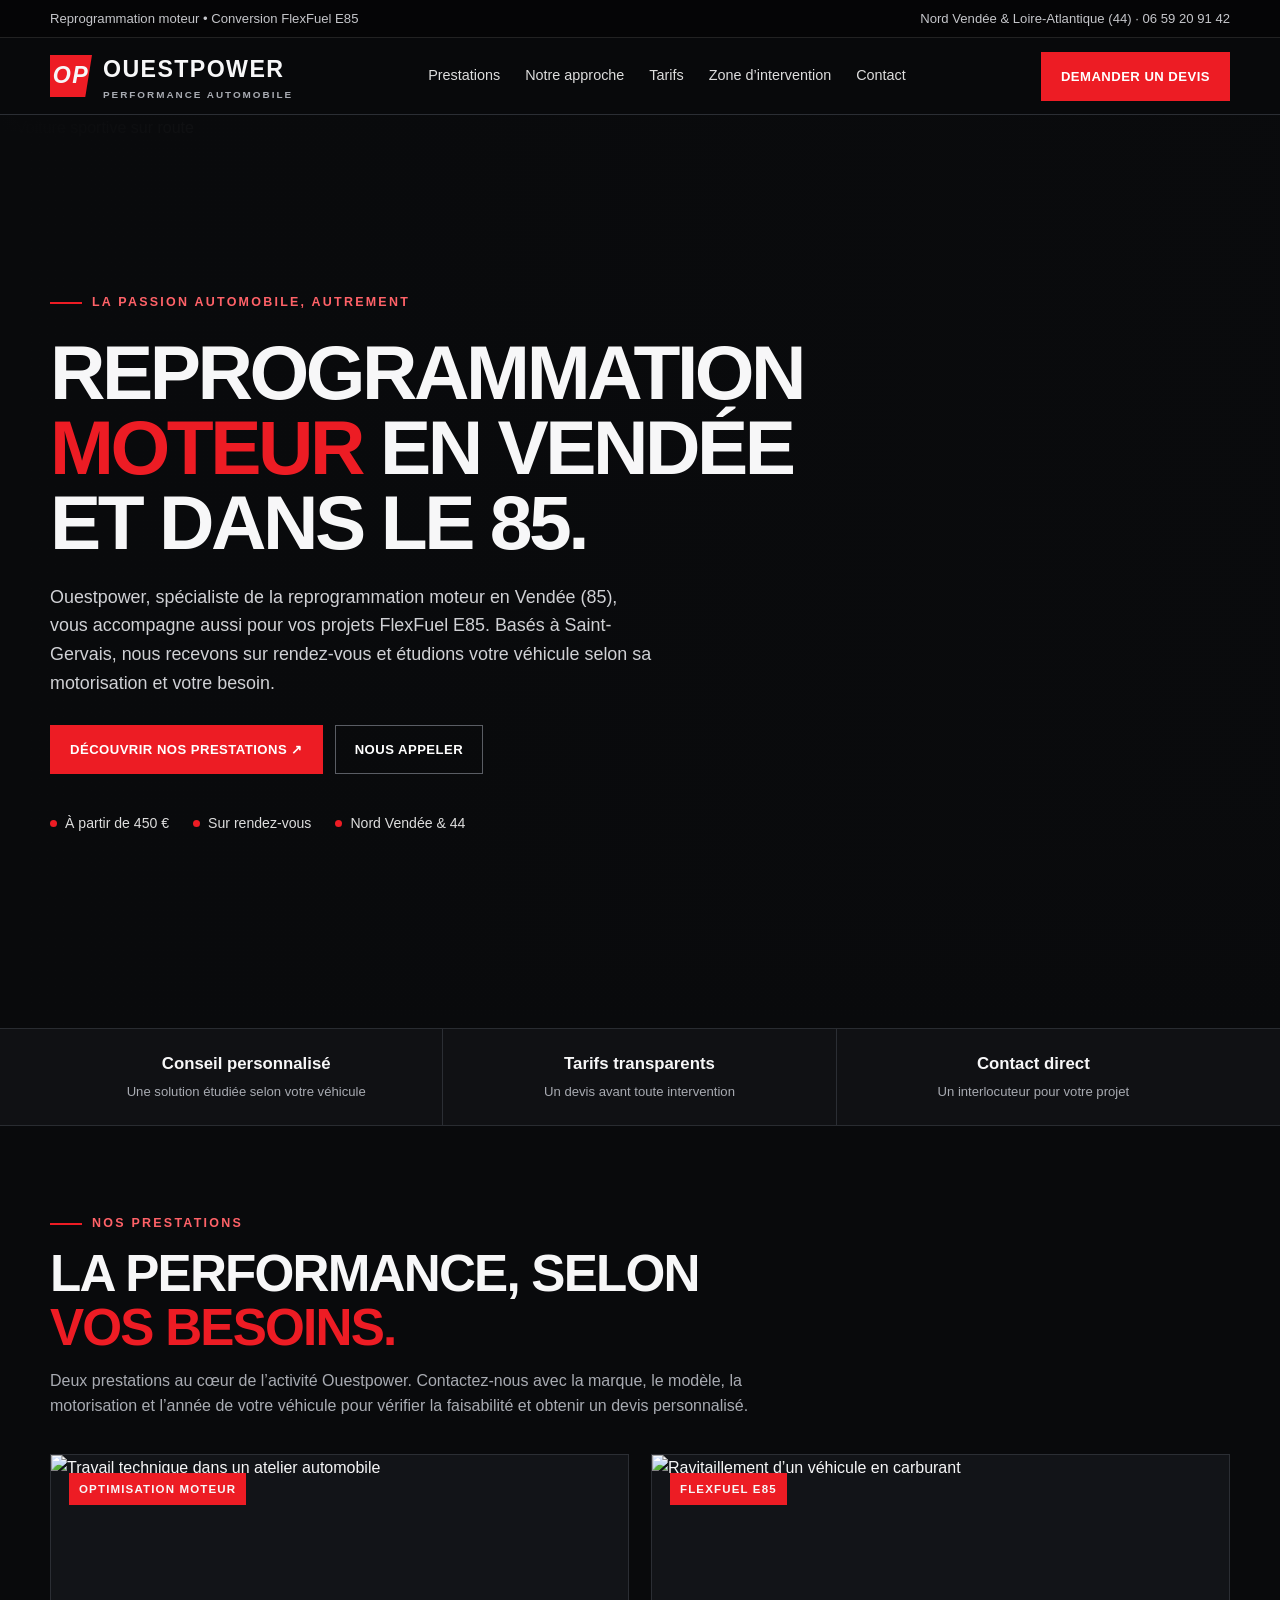
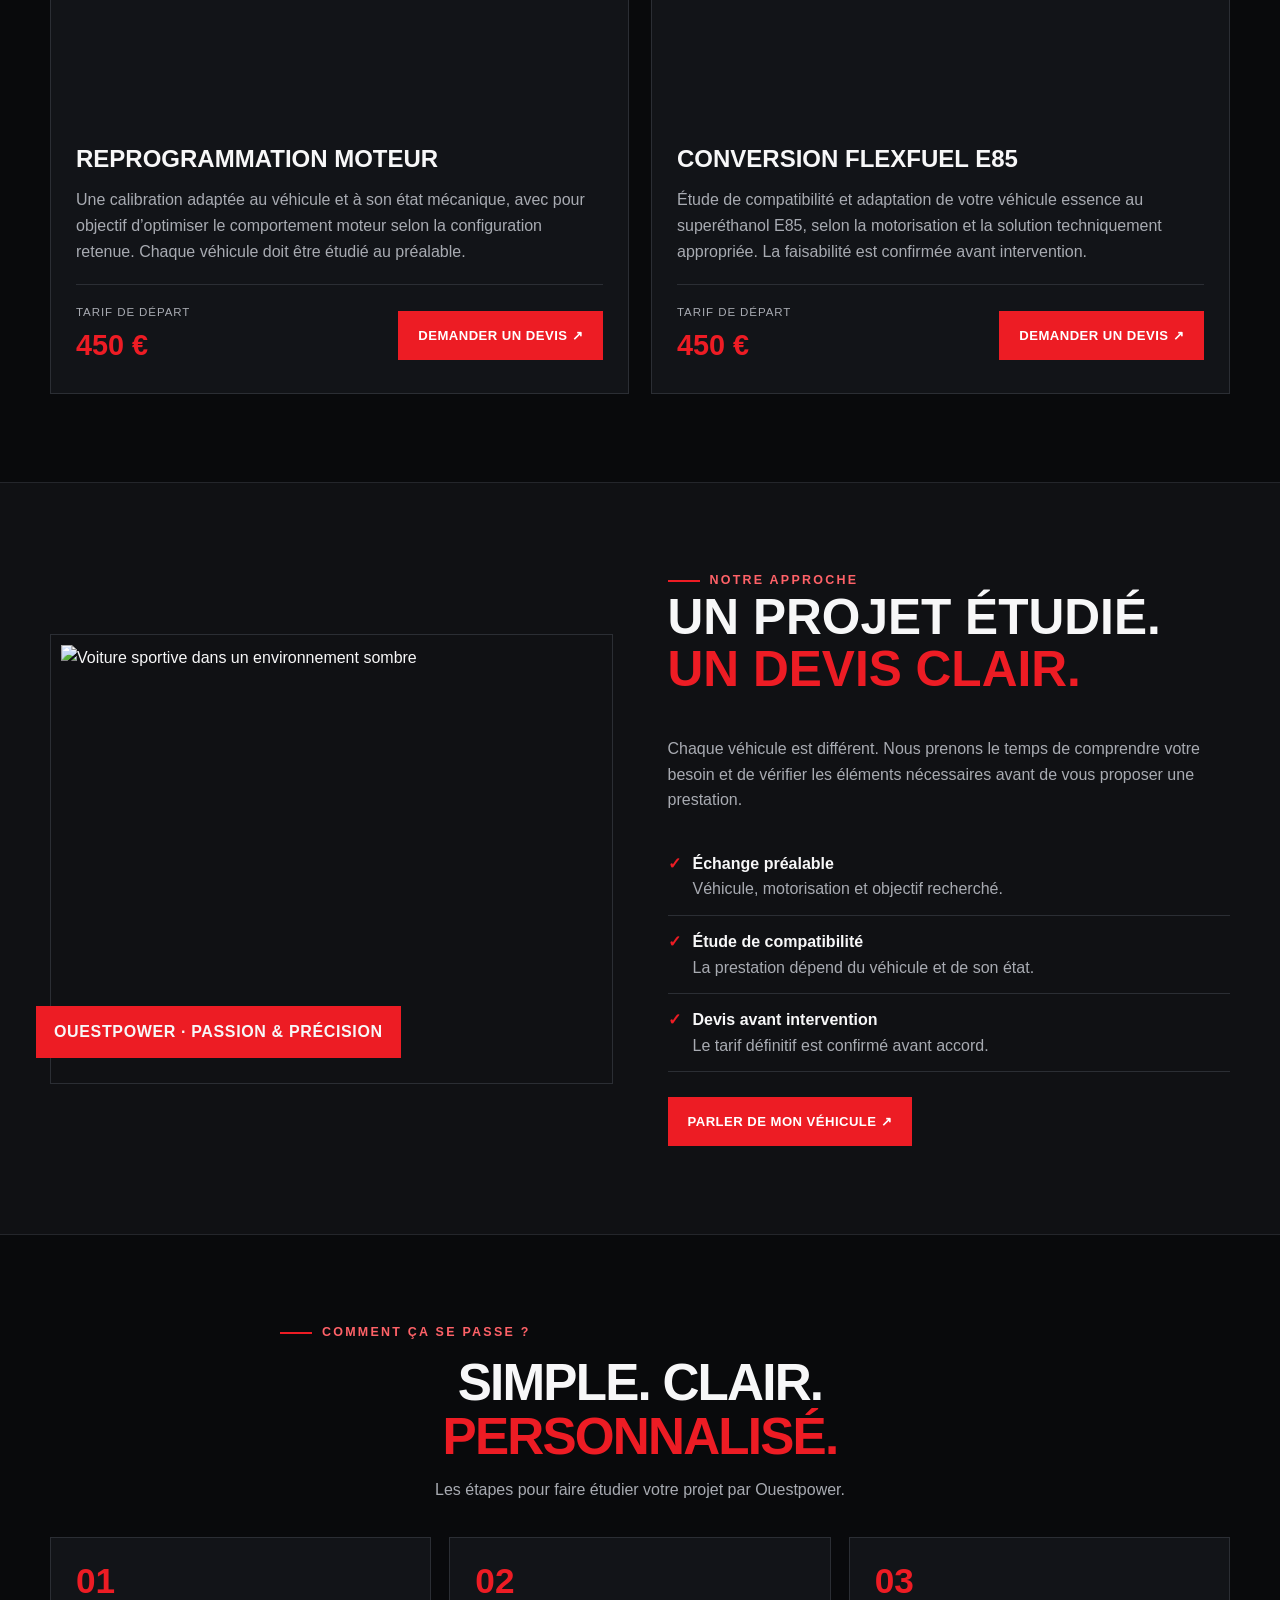
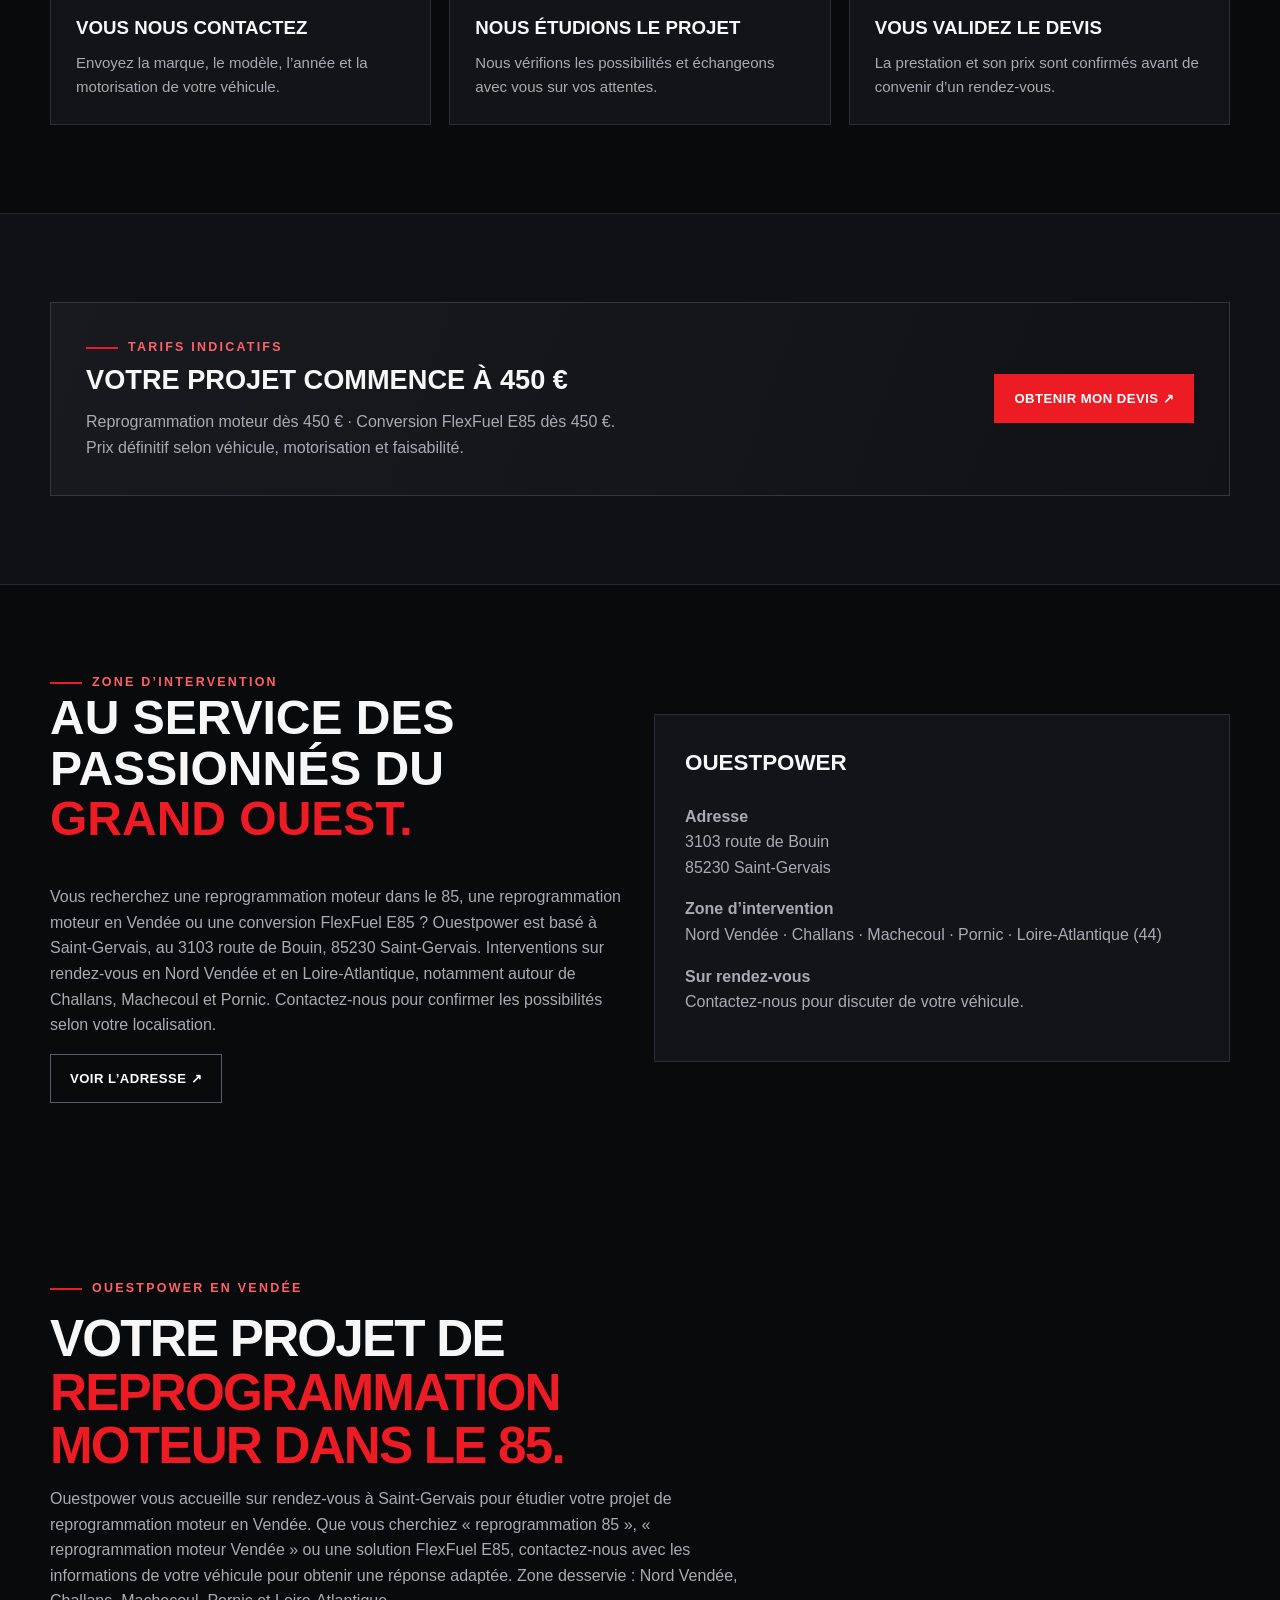
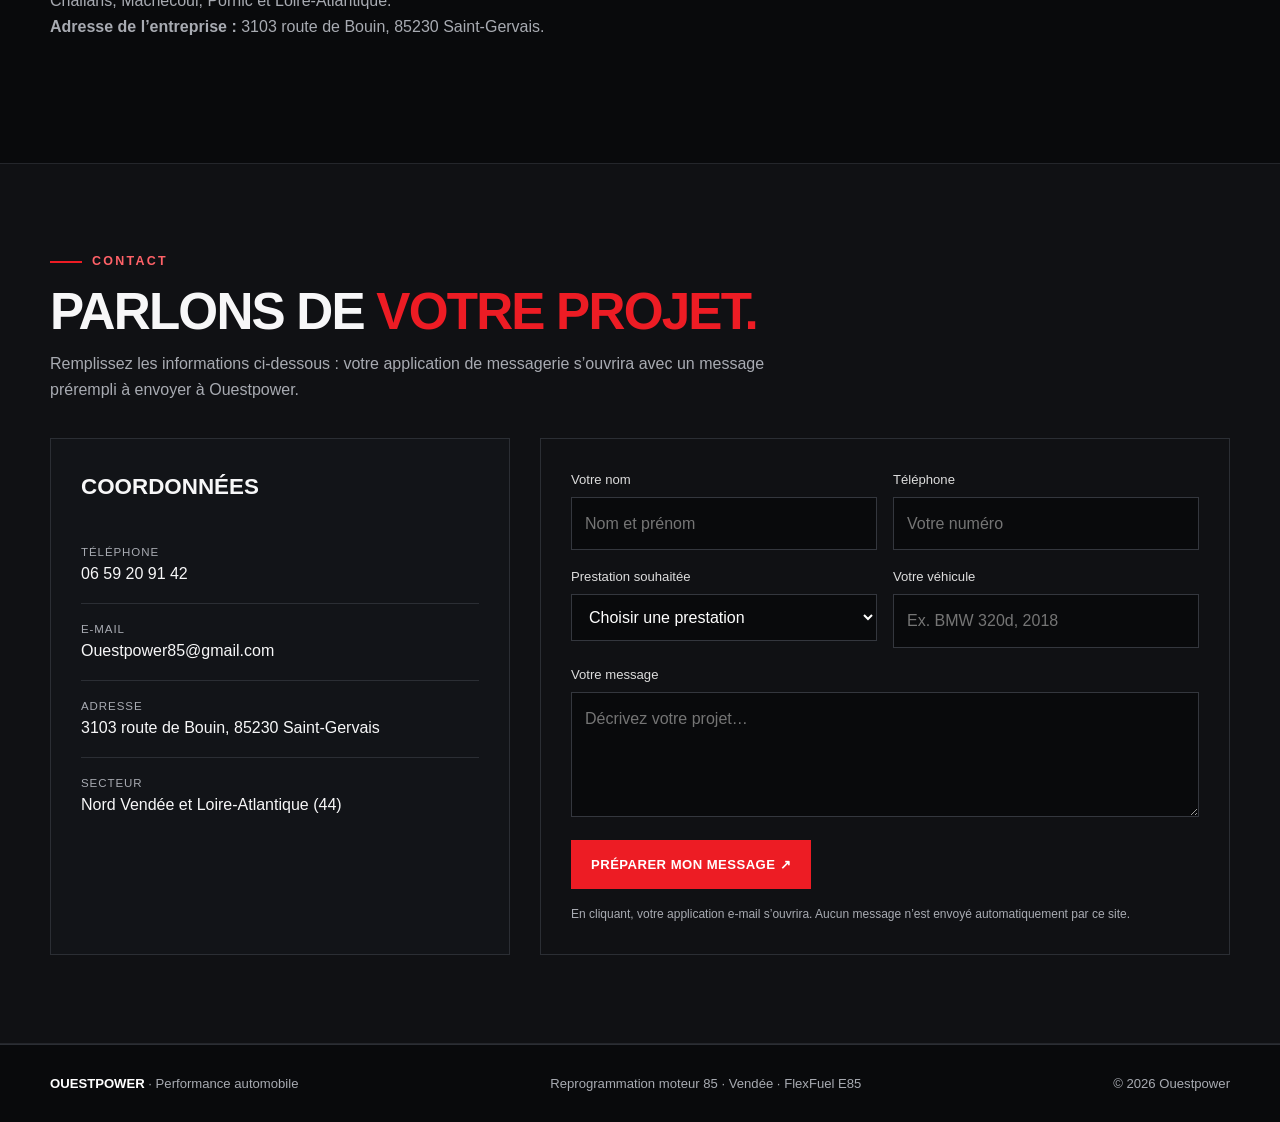
==== commit cefd2bad: "Add files via upload" ====
--- a/index.html
+++ b/index.html
@@ -1,100 +1,90 @@
 <!doctype html>
 <html lang="fr">
 <head>
-  <meta name="google-site-verification" content="ijtiTph0ISTa9m10cdyJuzYF6tmNA9jeafu8yRlPtpY" />
-  <meta charset="utf-8">
-  <meta name="viewport" content="width=device-width, initial-scale=1">
-  <meta name="description" content="Ouestpower : reprogrammation moteur et solutions FlexFuel E85. Tarifs, réalisations et demande d'étude personnalisée.">
-  <title>Ouestpower | Reprogrammation moteur &amp; FlexFuel</title>
-  <link rel="stylesheet" href="style.css">
+<meta charset="utf-8">
+<meta name="viewport" content="width=device-width, initial-scale=1">
+<meta name="theme-color" content="#0a0a0b">
+<meta name="description" content="Ouestpower à Saint-Gervais (85) : reprogrammation moteur en Vendée, reprogrammation 85 et conversion FlexFuel E85. Nord Vendée, Challans, Machecoul, Pornic et Loire-Atlantique. Devis au 06 59 20 91 42.">
+<meta name="keywords" content="Ouestpower, reprogrammation 85, reprogrammation moteur Vendée, reprogrammation moteur 85, reprogrammation moteur Challans, reprogrammation moteur Machecoul, reprogrammation moteur Pornic, FlexFuel E85 Vendée, préparation moteur Vendée, Saint-Gervais 85230">
+<meta name="robots" content="index, follow, max-image-preview:large">
+<meta property="og:type" content="website">
+<meta property="og:locale" content="fr_FR">
+<meta property="og:site_name" content="Ouestpower">
+<meta property="og:title" content="Ouestpower | Reprogrammation moteur en Vendée (85)">
+<meta property="og:description" content="Reprogrammation moteur et conversion FlexFuel E85 à Saint-Gervais. Nord Vendée, Challans, Machecoul, Pornic et Loire-Atlantique.">
+<title>Reprogrammation moteur 85 | Ouestpower Vendée & FlexFuel E85</title>
+<style>
+:root{--bg:#090a0c;--panel:#121418;--panel2:#191c21;--red:#ed1c24;--red2:#ff3b42;--white:#f7f7f8;--muted:#a8abb2;--line:#2b2e34;--max:1180px}
+*{box-sizing:border-box}html{scroll-behavior:smooth;scroll-padding-top:82px}body{margin:0;background:var(--bg);color:var(--white);font-family:Arial,Helvetica,sans-serif;line-height:1.6}a{color:inherit;text-decoration:none}img{display:block;width:100%;height:100%;object-fit:cover}button,input,select,textarea{font:inherit}
+.container{width:min(var(--max),calc(100% - 40px));margin:auto}.topbar{background:#050506;border-bottom:1px solid #222;color:#c5c6ca;font-size:.82rem;padding:8px 0}.topbar .container{display:flex;justify-content:space-between;gap:12px;flex-wrap:wrap}.topbar a:hover{color:white}
+header{position:sticky;top:0;z-index:10;background:rgba(9,10,12,.94);backdrop-filter:blur(12px);border-bottom:1px solid var(--line)}.nav{min-height:76px;display:flex;align-items:center;justify-content:space-between;gap:24px}.brand{display:flex;align-items:center;gap:11px;font-weight:900;font-size:1.45rem;letter-spacing:.06em}.brand-mark{display:grid;place-items:center;width:42px;height:42px;background:var(--red);font-style:italic;font-weight:900;clip-path:polygon(0 0,100% 0,84% 100%,0 100%)}.brand span small{display:block;font-size:.62rem;letter-spacing:.2em;color:var(--muted);font-weight:700;line-height:1.2}.navlinks{display:flex;gap:25px;align-items:center;font-size:.9rem;color:#ddd}.navlinks a:hover{color:var(--red2)}.btn{display:inline-flex;align-items:center;justify-content:center;gap:9px;background:var(--red);color:white;padding:13px 19px;border:1px solid var(--red);font-weight:800;text-transform:uppercase;letter-spacing:.035em;font-size:.82rem;transition:.2s;cursor:pointer}.btn:hover{background:var(--red2);transform:translateY(-1px)}.btn.secondary{background:transparent;border-color:#5a5d64}.btn.secondary:hover{border-color:white;background:#ffffff0d}.menu-toggle{display:none;background:none;color:white;border:1px solid var(--line);padding:8px 12px}
+.hero{position:relative;min-height:620px;display:flex;align-items:center;overflow:hidden;background:#0a0b0d}.hero-bg{position:absolute;inset:0;opacity:.48}.hero-bg img{object-position:center 55%}.hero:after{content:"";position:absolute;inset:0;background:linear-gradient(90deg,#090a0c 0%,rgba(9,10,12,.88) 34%,rgba(9,10,12,.25) 100%),linear-gradient(0deg,#090a0c 0%,transparent 35%)}.hero-content{position:relative;z-index:1;padding:90px 0 105px;max-width:760px}.eyebrow{display:flex;align-items:center;gap:10px;color:#ff6268;text-transform:uppercase;letter-spacing:.18em;font-size:.78rem;font-weight:900}.eyebrow:before{content:"";width:32px;height:2px;background:var(--red)}h1,h2,h3,p{margin-top:0}h1{font-size:clamp(2.6rem,6vw,5.2rem);line-height:.98;letter-spacing:-.045em;text-transform:uppercase;margin:22px 0}.accent{color:var(--red)}.hero p{max-width:610px;color:#d0d1d5;font-size:1.12rem}.actions{display:flex;gap:12px;flex-wrap:wrap;margin-top:28px}.hero-note{display:flex;gap:24px;flex-wrap:wrap;margin-top:38px;color:#ddd;font-size:.88rem}.hero-note span{display:flex;gap:8px;align-items:center}.dot{display:inline-block;width:7px;height:7px;background:var(--red);border-radius:50%}
+.trustbar{border-top:1px solid #292c31;border-bottom:1px solid #292c31;background:#101114}.trust-grid{display:grid;grid-template-columns:repeat(3,1fr)}.trust-item{padding:22px 20px;border-right:1px solid var(--line);text-align:center}.trust-item:last-child{border:0}.trust-item strong{display:block;font-size:1.05rem}.trust-item span{font-size:.82rem;color:var(--muted)}
+section{padding:88px 0}.section-head{max-width:720px;margin-bottom:35px}.section-head.center{text-align:center;margin-left:auto;margin-right:auto}.section-head h2{font-size:clamp(2rem,4vw,3.3rem);line-height:1.05;letter-spacing:-.035em;text-transform:uppercase;margin:13px 0}.section-head p{color:var(--muted);margin-bottom:0}.services{display:grid;grid-template-columns:repeat(2,minmax(0,1fr));gap:22px}.service-card{background:var(--panel);border:1px solid var(--line);overflow:hidden;transition:.25s}.service-card:hover{border-color:#5c2529;transform:translateY(-4px)}.service-image{height:260px;position:relative}.service-image:after{content:"";position:absolute;inset:45% 0 0;background:linear-gradient(0deg,#121418,transparent)}.service-tag{position:absolute;z-index:1;top:18px;left:18px;background:var(--red);font-size:.72rem;font-weight:900;text-transform:uppercase;letter-spacing:.1em;padding:7px 10px}.service-body{padding:25px}.service-body h3{font-size:1.5rem;text-transform:uppercase;margin-bottom:9px}.service-body p{color:var(--muted)}.service-bottom{display:flex;align-items:center;justify-content:space-between;gap:12px;border-top:1px solid var(--line);padding-top:18px;margin-top:20px}.price small{display:block;color:var(--muted);font-size:.72rem;text-transform:uppercase;letter-spacing:.08em}.price strong{font-size:1.8rem}.price strong span{color:var(--red)}
+.dark-section{background:#101114;border-top:1px solid #24262b;border-bottom:1px solid #24262b}.split{display:grid;grid-template-columns:1fr 1fr;gap:55px;align-items:center}.split-photo{height:450px;position:relative;border:1px solid var(--line);padding:10px}.split-photo img{min-height:0}.photo-label{position:absolute;bottom:25px;left:-15px;background:var(--red);padding:13px 18px;font-weight:900;text-transform:uppercase;letter-spacing:.04em}.feature-list{list-style:none;padding:0;margin:25px 0}.feature-list li{padding:13px 0;border-bottom:1px solid var(--line);display:flex;gap:12px}.check{color:var(--red);font-weight:900}
+.steps{display:grid;grid-template-columns:repeat(3,1fr);gap:18px}.step{padding:25px;background:var(--panel);border:1px solid var(--line)}.step-num{font-size:2.2rem;font-weight:900;color:var(--red);line-height:1}.step h3{margin:14px 0 8px;text-transform:uppercase}.step p{color:var(--muted);margin:0;font-size:.94rem}
+.price-banner{display:flex;justify-content:space-between;align-items:center;gap:25px;padding:35px;background:linear-gradient(110deg,#181a1f,#111215);border:1px solid #34363c}.price-banner h3{font-size:1.7rem;text-transform:uppercase;margin-bottom:8px}.price-banner p{color:var(--muted);margin:0}.area-box{display:grid;grid-template-columns:1fr 1fr;gap:28px;align-items:center}.area-card{padding:30px;background:var(--panel);border:1px solid var(--line)}.area-card h3{font-size:1.4rem;text-transform:uppercase}.area-card p{color:var(--muted)}.contact-grid{display:grid;grid-template-columns:.8fr 1.2fr;gap:30px}.contact-info{padding:30px;background:var(--panel);border:1px solid var(--line)}.contact-info h3{text-transform:uppercase;font-size:1.4rem}.contact-line{padding:16px 0;border-bottom:1px solid var(--line)}.contact-line:last-child{border-bottom:0}.contact-line small{display:block;color:var(--muted);text-transform:uppercase;letter-spacing:.08em;font-size:.72rem}.contact-line a:hover{color:var(--red2)}form{padding:30px;background:#101114;border:1px solid var(--line);display:grid;grid-template-columns:1fr 1fr;gap:16px}form label{display:block;color:#ddd;font-size:.82rem;margin-bottom:7px}form input,form select,form textarea{width:100%;padding:13px;background:#090a0c;color:white;border:1px solid #34373e;outline:none;border-radius:0}form input:focus,form select:focus,form textarea:focus{border-color:var(--red)}.full{grid-column:1/-1}form textarea{min-height:125px;resize:vertical}.fineprint{font-size:.75rem;color:var(--muted);margin:0}
+footer{border-top:1px solid var(--line);padding:28px 0;color:var(--muted);font-size:.82rem}.footer-row{display:flex;justify-content:space-between;gap:15px;flex-wrap:wrap}.footer-row strong{color:white}
+@media(max-width:800px){.navlinks{display:none;position:absolute;top:76px;left:0;right:0;background:#0b0c0e;border-bottom:1px solid var(--line);padding:20px;flex-direction:column;align-items:stretch;gap:16px}.navlinks.open{display:flex}.menu-toggle{display:block}.nav>.btn{display:none}.hero{min-height:560px}.hero-content{padding:70px 0}.trust-grid{grid-template-columns:1fr}.trust-item{border-right:0;border-bottom:1px solid var(--line)}.trust-item:last-child{border-bottom:0}.services,.split,.steps,.area-box,.contact-grid{grid-template-columns:1fr}.split{gap:28px}.split-photo{height:330px}.price-banner{align-items:flex-start;flex-direction:column}section{padding:65px 0}}
+@media(max-width:520px){.container{width:min(var(--max),calc(100% - 28px))}.topbar .container{justify-content:center;text-align:center}.brand{font-size:1.2rem}.brand-mark{width:37px;height:37px}.hero p{font-size:1rem}.service-image{height:210px}.service-bottom{align-items:flex-start;flex-direction:column}.service-bottom .btn{width:100%}form{grid-template-columns:1fr;padding:20px}.full{grid-column:auto}.hero-note{gap:12px;flex-direction:column}}
+</style>
+<script type="application/ld+json">
+{
+  "@context": "https://schema.org",
+  "@type": "AutomotiveBusiness",
+  "name": "Ouestpower",
+  "description": "Reprogrammation moteur en Vendée (85), reprogrammation moteur et conversion FlexFuel E85.",
+  "telephone": "+33659209142",
+  "email": "Ouestpower85@gmail.com",
+  "address": {
+    "@type": "PostalAddress",
+    "streetAddress": "3103 route de Bouin",
+    "postalCode": "85230",
+    "addressLocality": "Saint-Gervais",
+    "addressCountry": "FR"
+  },
+  "areaServed": [
+    {"@type": "AdministrativeArea", "name": "Vendée (85)"},
+    {"@type": "AdministrativeArea", "name": "Loire-Atlantique (44)"},
+    {"@type": "City", "name": "Challans"},
+    {"@type": "City", "name": "Machecoul"},
+    {"@type": "City", "name": "Pornic"}
+  ],
+  "priceRange": "€€"
+}
+</script>
 </head>
 <body>
-<header class="topbar">
-  <a class="brand" href="#accueil"><span class="logo">O<span>P</span></span><span><b>OUESTPOWER</b><small>REPROGRAMMATION AUTOMOBILE</small></span></a>
-  <button class="menu-toggle" aria-label="Ouvrir le menu" aria-expanded="false">☰</button>
-  <nav id="nav"><a href="#prestations">Prestations</a><a href="#flexfuel">FlexFuel E85</a><a href="#realisations">Réalisations</a><a href="#estimateur">Estimateur</a><a class="nav-contact" href="#contact">Demande en ligne ↗</a></nav>
-</header>
+<div class="topbar"><div class="container"><span>Reprogrammation moteur • Conversion FlexFuel E85</span><span>Nord Vendée & Loire-Atlantique (44) · <a href="tel:+33659209142">06 59 20 91 42</a></span></div></div>
+<header><div class="container nav">
+<a class="brand" href="#accueil" aria-label="Ouestpower accueil"><span class="brand-mark">OP</span><span>OUESTPOWER<small>PERFORMANCE AUTOMOBILE</small></span></a>
+<nav class="navlinks" id="navlinks"><a href="#prestations">Prestations</a><a href="#methode">Notre approche</a><a href="#tarifs">Tarifs</a><a href="#zone">Zone d’intervention</a><a href="#contact">Contact</a></nav>
+<a class="btn" href="#contact">Demander un devis</a><button class="menu-toggle" id="menuToggle" aria-label="Ouvrir le menu" aria-expanded="false">☰</button>
+</div></header>
 <main>
-<section class="hero" id="accueil">
-  <div class="hero-copy"><p class="eyebrow"><i></i> PERFORMANCE · CONSEIL · AUTOMOBILE</p><h1>RÉVEILLEZ LE POTENTIEL DE VOTRE <em>MOTEUR.</em></h1>
-  <p class="intro">Ouestpower vous accompagne dans vos projets de reprogrammation moteur et de solution FlexFuel E85, avec une approche adaptée à votre véhicule.</p>
-  <div class="actions"><a class="btn primary" href="#prestations">Découvrir les prestations ↗</a><a class="btn secondary" href="#realisations">Voir les réalisations</a></div>
-  <div class="stats"><div><b>Stage 1</b><span>Performance</span></div><div><b>FlexFuel</b><span>Solution E85</span></div><div><b>Sur mesure</b><span>Selon véhicule</span></div></div></div>
-  <div class="hero-image"><img src="assets/bmw-m2.jpg" alt="BMW M2 violette, photo d'accueil Ouestpower"><div class="image-tag"><b>OUESTPOWER</b><span>LA PERFORMANCE, PENSÉE POUR VOUS</span></div></div>
-</section>
-<section class="intro-section"><p class="eyebrow">L'ESPRIT OUESTPOWER</p><h2>La performance, <em>pensée pour vous.</em></h2><p>Chaque véhicule est différent. Nous prenons en compte sa motorisation, son état mécanique et votre utilisation afin d'étudier une solution cohérente. Les gains annoncés sont des estimations et doivent être confirmés selon le véhicule.</p></section>
-<section class="section" id="prestations"><div class="section-head"><div><p class="eyebrow">NOS PRESTATIONS</p><h2>Choisissez votre <em>objectif.</em></h2></div><p>Un premier échange permet de vérifier la faisabilité et les besoins de votre véhicule.</p></div>
-<div class="cards">
-  <article class="service-card"><div class="service-icon">↗</div><p class="number">01 / PERFORMANCE</p><h3>Reprogrammation moteur</h3><p>Optimisation de la gestion moteur pour rechercher un meilleur agrément et des gains de puissance et de couple, selon la motorisation.</p><div class="price"><span>À partir de</span><b>450 € TTC</b></div><a class="text-link" href="#contact" data-service="Reprogrammation moteur">Demander une étude ↗</a></article>
-  <article class="service-card featured"><div class="service-icon">⛽</div><p class="number">02 / FLEXFUEL</p><h3>Conversion FlexFuel E85</h3><p>Étude de compatibilité et solution adaptée pour l'utilisation du Superéthanol-E85. La compatibilité et les démarches applicables sont à vérifier avant intervention.</p><div class="price"><span>Forfait affiché</span><b>450 € TTC</b></div><a class="text-link" href="#contact" data-service="FlexFuel E85">Vérifier la compatibilité ↗</a></article>
-</div></section>
-<section class="fuel-section" id="flexfuel"><div class="fuel-art"><div class="fuel-symbol">E85</div><span>UNE SOLUTION À ÉTUDIER POUR VOTRE VÉHICULE</span></div><div class="fuel-copy"><p class="eyebrow">ROULER À L'ÉTHANOL</p><h2>Comprendre la conversion <em>FlexFuel.</em></h2><p>Le Superéthanol-E85 contient une proportion variable d'éthanol selon la saison. La conversion dépend notamment du moteur, du système d'injection et de l'état mécanique.</p><p>Avant toute intervention, une vérification de compatibilité est nécessaire. Les démarches réglementaires et l'homologation éventuelle doivent également être vérifiées pour votre véhicule.</p><a class="btn primary" href="#contact" data-service="FlexFuel E85">Étudier mon véhicule ↗</a></div></section>
-<section class="section" id="realisations"><div class="section-head"><div><p class="eyebrow">DU CONCRET, PAS DES PROMESSES</p><h2>Quelques <em>réalisations.</em></h2></div><p>Exemples de véhicules déjà pris en charge par Ouestpower.</p></div>
-<div class="gallery">
-  <article class="project"><img src="assets/bmw-serie-5-e60.jpg" alt="BMW Série 5 E60"><div><span>01 / PERFORMANCE &amp; FLEXFUEL</span><h3>BMW Série 5 E60</h3><p>Reprogrammation moteur et solution FlexFuel E85.</p></div></article>
-  <article class="project"><img src="assets/citroen-c1.jpg" alt="Citroën C1"><div><span>02 / FLEXFUEL</span><h3>Citroën C1</h3><p>Reprogrammation et solution FlexFuel E85.</p></div></article>
-  <article class="project"><img src="assets/renault-captur-09-tce.jpg" alt="Renault Captur 0.9 TCe"><div><span>03 / FLEXFUEL</span><h3>Renault Captur 0.9 TCe</h3><p>Étude moteur et solution FlexFuel E85.</p></div></article>
-  <article class="project"><img src="assets/renault-master.jpg" alt="Renault Master"><div><span>04 / STAGE 1</span><h3>Renault Master</h3><p>Exemple Stage 1 : 130 ch vers environ 200 ch, selon configuration.</p></div></article>
-  <article class="project"><img src="assets/renault-trafic-2.jpg" alt="Renault Trafic II"><div><span>05 / STAGE 1</span><h3>Renault Trafic II</h3><p>Exemple Stage 1 : 115 ch vers environ 150 ch, selon configuration.</p></div></article>
-  <article class="project"><img src="assets/camping-car-ford-tdci.jpg" alt="Camping-car Ford TDCi"><div><span>06 / ÉTUDE PERSONNALISÉE</span><h3>Camping-car Ford TDCi</h3><p>Une étude adaptée à la motorisation et à l'usage du véhicule.</p></div></article>
-</div></section>
-<section class="estimate-section" id="estimateur">
-<div class="section-head"><div><p class="eyebrow">PREMIÈRE ESTIMATION</p><h2>Quel gain pour <em>votre voiture ?</em></h2></div><p>Sélectionnez la marque, le modèle et la motorisation pour obtenir une fourchette indicative.</p></div>
-<div class="estimator">
-  <div class="form-grid">
-    <label>Marque<select id="make" required><option value="">Choisir une marque</option></select></label>
-    <label>Modèle<select id="model" required disabled><option value="">Choisir un modèle</option></select></label>
-    <label>Motorisation<select id="engine-model" required disabled><option value="">Choisir une motorisation</option></select></label>
-    <label>Prestation<select id="stage"><option value="1">Reprogrammation moteur — Stage 1</option><option value="flex">Projet FlexFuel E85</option></select></label>
-  </div>
-  <div class="estimator-actions"><button class="btn primary" id="calculate" type="button">Estimer les gains ↗</button></div>
-  <div class="estimate-result" id="result" aria-live="polite"><span>ESTIMATION INDICATIVE</span><b>Choisissez votre véhicule</b><p>La fourchette s'affichera après sélection de la marque, du modèle et de la motorisation.</p></div>
-  <p class="disclaimer">Estimateur informatif : les fourchettes sont des ordres de grandeur indicatifs, pas des résultats garantis. Elles varient selon l'année, la version exacte, le calculateur, l'état mécanique et la calibration. Les motorisations non répertoriées doivent faire l'objet d'une étude personnalisée. Toute modification doit respecter la réglementation applicable, l'homologation et les conditions d'assurance du véhicule.</p>
-</div></section>
-<section class="contact-section" id="contact"><div><p class="eyebrow">VOTRE PROJET COMMENCE ICI</p><h2>Demande en <em>ligne.</em></h2><p>Complétez les informations de votre véhicule. Après validation, vous pourrez envoyer votre demande par e-mail ou via Instagram.</p><div class="contact-note"><b>Instagram</b><a href="https://www.instagram.com/ouestpower/" target="_blank" rel="noopener">@ouestpower ↗</a></div><div class="contact-note"><b>E-mail</b><a href="mailto:ouestpower85@gmail.com">ouestpower85@gmail.com ↗</a></div></div>
-<form id="request-form" class="request-form">
-  <div class="form-grid">
-    <label>Nom / prénom<input name="name" required placeholder="Votre nom"></label>
-    <label>Votre e-mail ou téléphone<input name="reply" required placeholder="Pour vous répondre"></label>
-    <label>Prestation souhaitée<select name="service" id="service"><option>Reprogrammation moteur</option><option>FlexFuel E85</option><option>Conseil / autre demande</option></select></label>
-    <label>Marque et modèle<input name="car" required placeholder="Ex. BMW 530i E60"></label>
-    <label>Année<input name="year" placeholder="Ex. 2006"></label>
-    <label>Motorisation / puissance<input name="engine" placeholder="Ex. 3.0 essence, 231 ch"></label>
-  </div>
-  <label>Votre message<textarea name="message" rows="4" placeholder="Décrivez votre projet ou posez votre question…"></textarea></label>
-  <button class="btn primary" type="submit">Préparer ma demande ↗</button>
-  <p class="form-hint" id="form-hint">Après validation, votre demande pourra être envoyée par e-mail ou par message privé Instagram. L'envoi par e-mail s'ouvrira dans votre application de messagerie : vous devrez appuyer sur « Envoyer ».</p>
-  <div class="generated" id="generated" hidden>
-    <label>Votre demande prête à envoyer<textarea id="request-text" rows="8" readonly></textarea></label>
-    <div class="actions">
-      <button type="button" class="btn secondary" id="copy-request">Copier la demande</button>
-      <a class="btn primary" id="email-request" href="mailto:ouestpower85@gmail.com">Envoyer par e-mail ↗</a>
-      <a class="btn secondary" href="https://www.instagram.com/ouestpower/" target="_blank" rel="noopener">Ouvrir Instagram ↗</a>
-    </div>
-  </div>
-</form></section>
+<section class="hero" id="accueil"><div class="hero-bg"><img src="https://images.unsplash.com/photo-1492144534655-ae79c964c9d7?auto=format&fit=crop&w=2000&q=85" alt="Voiture sportive sur route"></div><div class="container"><div class="hero-content"><div class="eyebrow">La passion automobile, autrement</div><h1>Reprogrammation<br><span class="accent">moteur</span> en Vendée<br>et dans le 85.</h1><p>Ouestpower, spécialiste de la reprogrammation moteur en Vendée (85), vous accompagne aussi pour vos projets FlexFuel E85. Basés à Saint-Gervais, nous recevons sur rendez-vous et étudions votre véhicule selon sa motorisation et votre besoin.</p><div class="actions"><a class="btn" href="#prestations">Découvrir nos prestations ↗</a><a class="btn secondary" href="tel:+33659209142">Nous appeler</a></div><div class="hero-note"><span><i class="dot"></i> À partir de 450 €</span><span><i class="dot"></i> Sur rendez-vous</span><span><i class="dot"></i> Nord Vendée & 44</span></div></div></div></section>
+<div class="trustbar"><div class="container trust-grid"><div class="trust-item"><strong>Conseil personnalisé</strong><span>Une solution étudiée selon votre véhicule</span></div><div class="trust-item"><strong>Tarifs transparents</strong><span>Un devis avant toute intervention</span></div><div class="trust-item"><strong>Contact direct</strong><span>Un interlocuteur pour votre projet</span></div></div></div>
+<section id="prestations"><div class="container"><div class="section-head"><div class="eyebrow">Nos prestations</div><h2>La performance, selon <span class="accent">vos besoins.</span></h2><p>Deux prestations au cœur de l’activité Ouestpower. Contactez-nous avec la marque, le modèle, la motorisation et l’année de votre véhicule pour vérifier la faisabilité et obtenir un devis personnalisé.</p></div>
+<div class="services">
+<article class="service-card"><div class="service-image"><img src="https://images.unsplash.com/photo-1486262715619-67b85e0b08d3?auto=format&fit=crop&w=1200&q=85" alt="Travail technique dans un atelier automobile" loading="lazy"><span class="service-tag">Optimisation moteur</span></div><div class="service-body"><h3>Reprogrammation moteur</h3><p>Une calibration adaptée au véhicule et à son état mécanique, avec pour objectif d’optimiser le comportement moteur selon la configuration retenue. Chaque véhicule doit être étudié au préalable.</p><div class="service-bottom"><div class="price"><small>Tarif de départ</small><strong><span>450 €</span></strong></div><a class="btn" href="#contact" data-service="Reprogrammation moteur">Demander un devis ↗</a></div></div></article>
+<article class="service-card"><div class="service-image"><img src="https://images.unsplash.com/photo-1613214150384-1f0c8e7b2a1a?auto=format&fit=crop&w=1200&q=85" alt="Ravitaillement d’un véhicule en carburant" loading="lazy"><span class="service-tag">FlexFuel E85</span></div><div class="service-body"><h3>Conversion FlexFuel E85</h3><p>Étude de compatibilité et adaptation de votre véhicule essence au superéthanol E85, selon la motorisation et la solution techniquement appropriée. La faisabilité est confirmée avant intervention.</p><div class="service-bottom"><div class="price"><small>Tarif de départ</small><strong><span>450 €</span></strong></div><a class="btn" href="#contact" data-service="Conversion FlexFuel E85">Demander un devis ↗</a></div></div></article>
+</div></div></section>
+<section class="dark-section" id="methode"><div class="container split"><div class="split-photo"><img src="https://images.unsplash.com/photo-1507136566006-cfc505b114fc?auto=format&fit=crop&w=1200&q=85" alt="Voiture sportive dans un environnement sombre" loading="lazy"><div class="photo-label">Ouestpower · Passion & précision</div></div><div><div class="eyebrow">Notre approche</div><h2 style="font-size:clamp(2rem,4vw,3.1rem);line-height:1.05;text-transform:uppercase">Un projet étudié.<br><span class="accent">Un devis clair.</span></h2><p style="color:var(--muted)">Chaque véhicule est différent. Nous prenons le temps de comprendre votre besoin et de vérifier les éléments nécessaires avant de vous proposer une prestation.</p><ul class="feature-list"><li><span class="check">✓</span><span><strong>Échange préalable</strong><br><span style="color:var(--muted)">Véhicule, motorisation et objectif recherché.</span></span></li><li><span class="check">✓</span><span><strong>Étude de compatibilité</strong><br><span style="color:var(--muted)">La prestation dépend du véhicule et de son état.</span></span></li><li><span class="check">✓</span><span><strong>Devis avant intervention</strong><br><span style="color:var(--muted)">Le tarif définitif est confirmé avant accord.</span></span></li></ul><a class="btn" href="#contact">Parler de mon véhicule ↗</a></div></div></section>
+<section><div class="container"><div class="section-head center"><div class="eyebrow">Comment ça se passe ?</div><h2>Simple. Clair. <span class="accent">Personnalisé.</span></h2><p>Les étapes pour faire étudier votre projet par Ouestpower.</p></div><div class="steps"><div class="step"><div class="step-num">01</div><h3>Vous nous contactez</h3><p>Envoyez la marque, le modèle, l’année et la motorisation de votre véhicule.</p></div><div class="step"><div class="step-num">02</div><h3>Nous étudions le projet</h3><p>Nous vérifions les possibilités et échangeons avec vous sur vos attentes.</p></div><div class="step"><div class="step-num">03</div><h3>Vous validez le devis</h3><p>La prestation et son prix sont confirmés avant de convenir d’un rendez-vous.</p></div></div></div></section>
+<section class="dark-section" id="tarifs"><div class="container"><div class="price-banner"><div><div class="eyebrow">Tarifs indicatifs</div><h3>Votre projet commence à 450 €</h3><p>Reprogrammation moteur dès 450 € · Conversion FlexFuel E85 dès 450 €.<br>Prix définitif selon véhicule, motorisation et faisabilité.</p></div><a class="btn" href="#contact">Obtenir mon devis ↗</a></div></div></section>
+<section id="zone"><div class="container area-box"><div><div class="eyebrow">Zone d’intervention</div><h2 style="font-size:clamp(2rem,4vw,3rem);line-height:1.05;text-transform:uppercase">Au service des passionnés du <span class="accent">Grand Ouest.</span></h2><p style="color:var(--muted)">Vous recherchez une reprogrammation moteur dans le 85, une reprogrammation moteur en Vendée ou une conversion FlexFuel E85 ? Ouestpower est basé à Saint-Gervais, au 3103 route de Bouin, 85230 Saint-Gervais. Interventions sur rendez-vous en Nord Vendée et en Loire-Atlantique, notamment autour de Challans, Machecoul et Pornic. Contactez-nous pour confirmer les possibilités selon votre localisation.</p><a class="btn secondary" href="https://maps.google.com/?q=3103+route+de+Bouin+85230+Saint-Gervais" target="_blank" rel="noopener">Voir l’adresse ↗</a></div><div class="area-card"><h3>Ouestpower</h3><p><strong>Adresse</strong><br>3103 route de Bouin<br>85230 Saint-Gervais</p><p><strong>Zone d’intervention</strong><br>Nord Vendée · Challans · Machecoul · Pornic · Loire-Atlantique (44)</p><p><strong>Sur rendez-vous</strong><br>Contactez-nous pour discuter de votre véhicule.</p></div></div></section>
+<section aria-labelledby="seo-local-title"><div class="container"><div class="section-head"><div class="eyebrow">Ouestpower en Vendée</div><h2 id="seo-local-title">Votre projet de <span class="accent">reprogrammation moteur dans le 85.</span></h2><p>Ouestpower vous accueille sur rendez-vous à Saint-Gervais pour étudier votre projet de reprogrammation moteur en Vendée. Que vous cherchiez « reprogrammation 85 », « reprogrammation moteur Vendée » ou une solution FlexFuel E85, contactez-nous avec les informations de votre véhicule pour obtenir une réponse adaptée. Zone desservie : Nord Vendée, Challans, Machecoul, Pornic et Loire-Atlantique.</p><p><strong>Adresse de l’entreprise :</strong> 3103 route de Bouin, 85230 Saint-Gervais.</p></div></div></section>
+<section class="dark-section" id="contact"><div class="container"><div class="section-head"><div class="eyebrow">Contact</div><h2>Parlons de <span class="accent">votre projet.</span></h2><p>Remplissez les informations ci-dessous : votre application de messagerie s’ouvrira avec un message prérempli à envoyer à Ouestpower.</p></div><div class="contact-grid"><div class="contact-info"><h3>Coordonnées</h3><div class="contact-line"><small>Téléphone</small><a href="tel:+33659209142">06 59 20 91 42</a></div><div class="contact-line"><small>E-mail</small><a href="mailto:Ouestpower85@gmail.com">Ouestpower85@gmail.com</a></div><div class="contact-line"><small>Adresse</small><span>3103 route de Bouin, 85230 Saint-Gervais</span></div><div class="contact-line"><small>Secteur</small><span>Nord Vendée et Loire-Atlantique (44)</span></div></div>
+<form id="contactForm"><div><label for="name">Votre nom</label><input id="name" name="name" autocomplete="name" required placeholder="Nom et prénom"></div><div><label for="phone">Téléphone</label><input id="phone" name="phone" autocomplete="tel" placeholder="Votre numéro"></div><div><label for="service">Prestation souhaitée</label><select id="service" name="service" required><option value="">Choisir une prestation</option><option>Reprogrammation moteur</option><option>Conversion FlexFuel E85</option><option>Autre demande</option></select></div><div><label for="vehicle">Votre véhicule</label><input id="vehicle" name="vehicle" placeholder="Ex. BMW 320d, 2018"></div><div class="full"><label for="message">Votre message</label><textarea id="message" name="message" placeholder="Décrivez votre projet…"></textarea></div><div class="full"><button class="btn" type="submit">Préparer mon message ↗</button></div><p class="fineprint full">En cliquant, votre application e-mail s’ouvrira. Aucun message n’est envoyé automatiquement par ce site.</p></form></div></div></section>
 </main>
-<footer><a class="brand" href="#accueil"><span class="logo">O<span>P</span></span><span><b>OUESTPOWER</b><small>REPROGRAMMATION AUTOMOBILE</small></span></a><p>© <span id="year"></span> Ouestpower · Performance et conseil automobile.</p><a href="#accueil">Retour en haut ↑</a></footer>
-<script src="script.js"></script>
+<footer><div class="container footer-row"><span><strong>OUESTPOWER</strong> · Performance automobile</span><span>Reprogrammation moteur 85 · Vendée · FlexFuel E85</span><span>© <span id="year">2026</span> Ouestpower</span></div></footer>
 <script>
-(() => {
-  const requestText = document.getElementById('request-text');
-  const emailLink = document.getElementById('email-request');
-  if (!requestText || !emailLink) return;
-  const updateEmailLink = () => {
-    const body = requestText.value || '';
-    emailLink.href = 'mailto:ouestpower85@gmail.com?subject=' +
-      encodeURIComponent('Demande de renseignement - Ouestpower') +
-      '&body=' + encodeURIComponent(body);
-  };
-  requestText.addEventListener('input', updateEmailLink);
-  emailLink.addEventListener('click', updateEmailLink);
-  const observer = new MutationObserver(updateEmailLink);
-  observer.observe(requestText, { attributes: true, attributeFilter: ['value'] });
-  document.getElementById('request-form')?.addEventListener('submit', () => {
-    window.setTimeout(updateEmailLink, 100);
-  });
-})();
+const toggle=document.getElementById('menuToggle');const nav=document.getElementById('navlinks');
+toggle.addEventListener('click',()=>{const open=nav.classList.toggle('open');toggle.setAttribute('aria-expanded',String(open));toggle.textContent=open?'✕':'☰'});
+nav.querySelectorAll('a').forEach(a=>a.addEventListener('click',()=>{nav.classList.remove('open');toggle.setAttribute('aria-expanded','false');toggle.textContent='☰'}));
+document.querySelectorAll('[data-service]').forEach(a=>a.addEventListener('click',()=>{document.getElementById('service').value=a.dataset.service}));
+document.getElementById('year').textContent=new Date().getFullYear();
+document.getElementById('contactForm').addEventListener('submit',function(e){e.preventDefault();const f=new FormData(this);const subject=encodeURIComponent('Demande de devis Ouestpower - '+f.get('service'));const body=encodeURIComponent('Bonjour Ouestpower,\n\nJe souhaite des informations concernant : '+f.get('service')+'\nNom : '+f.get('name')+'\nTéléphone : '+(f.get('phone')||'Non renseigné')+'\nVéhicule : '+(f.get('vehicle')||'Non renseigné')+'\n\nMessage :\n'+(f.get('message')||'Aucun détail supplémentaire')+'\n\nCordialement');window.location.href='mailto:Ouestpower85@gmail.com?subject='+subject+'&body='+body;});
 </script>
 </body>
-</html>
+</html>
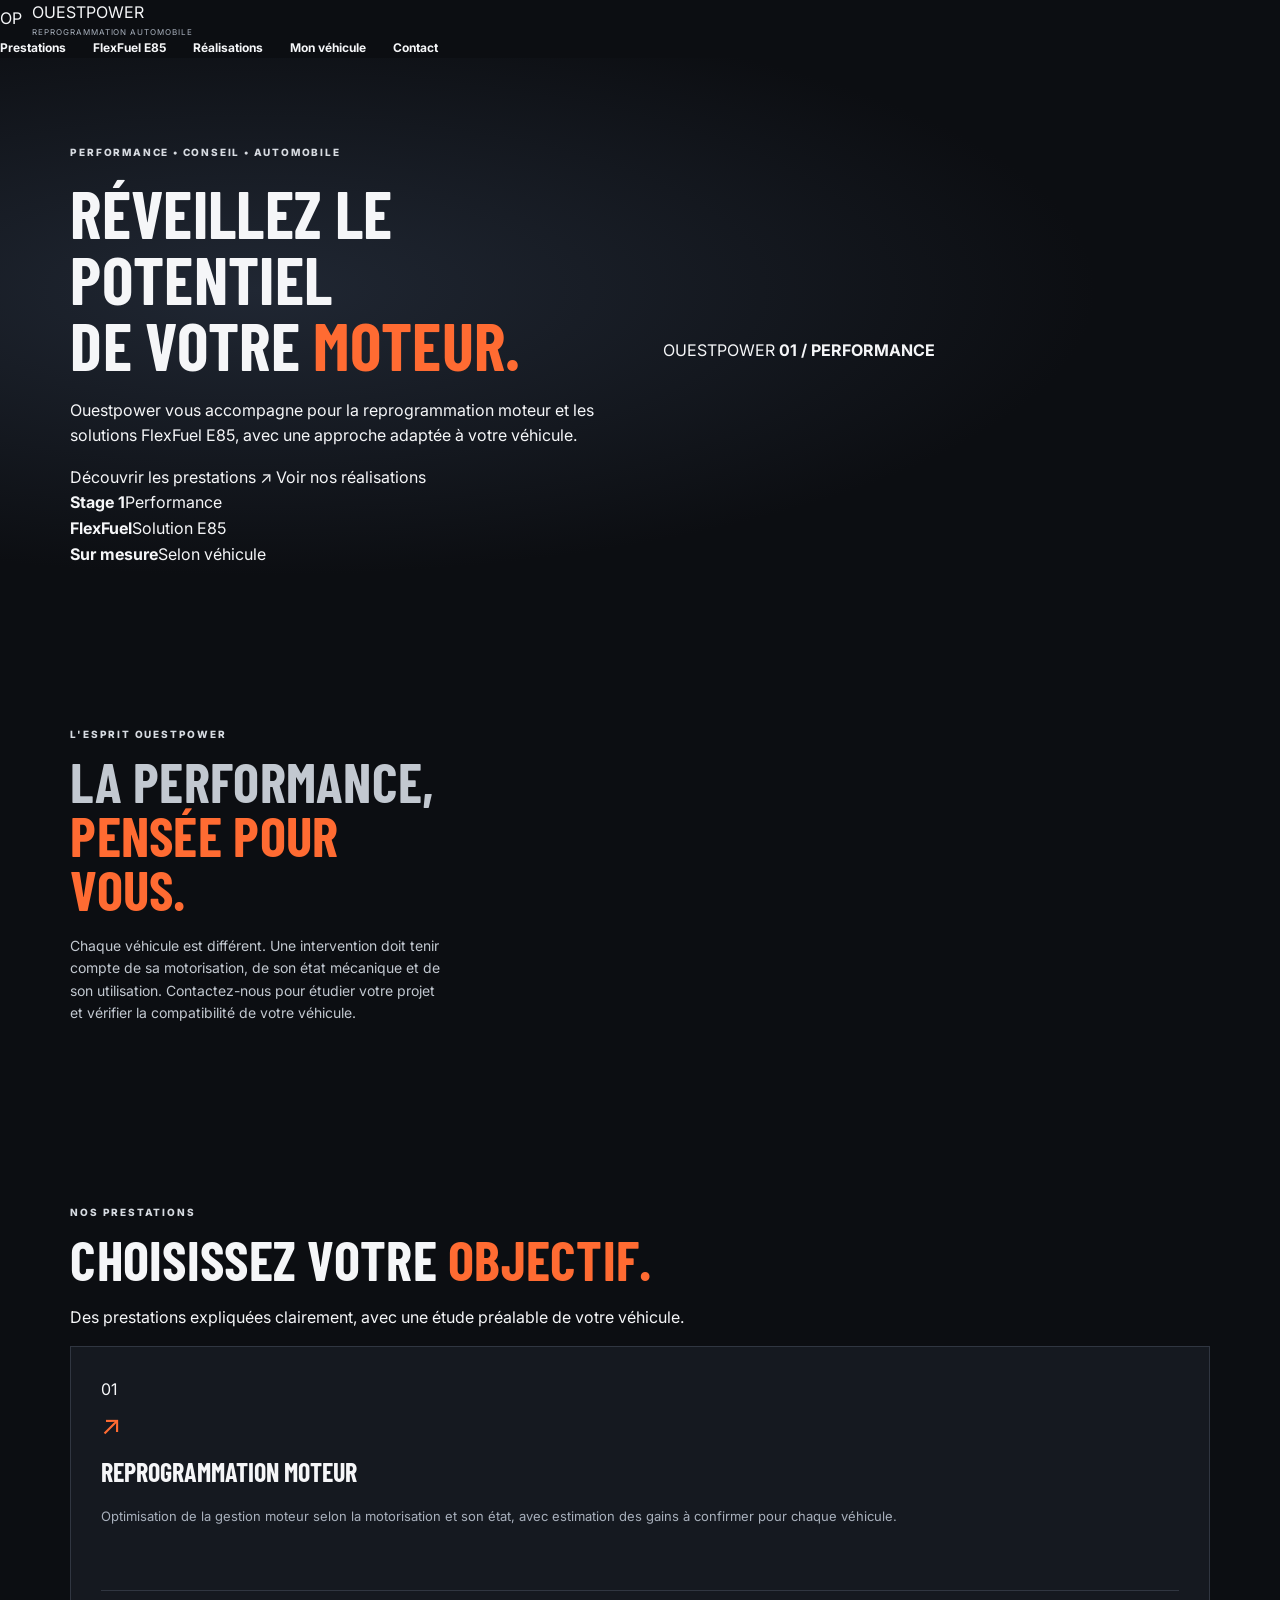
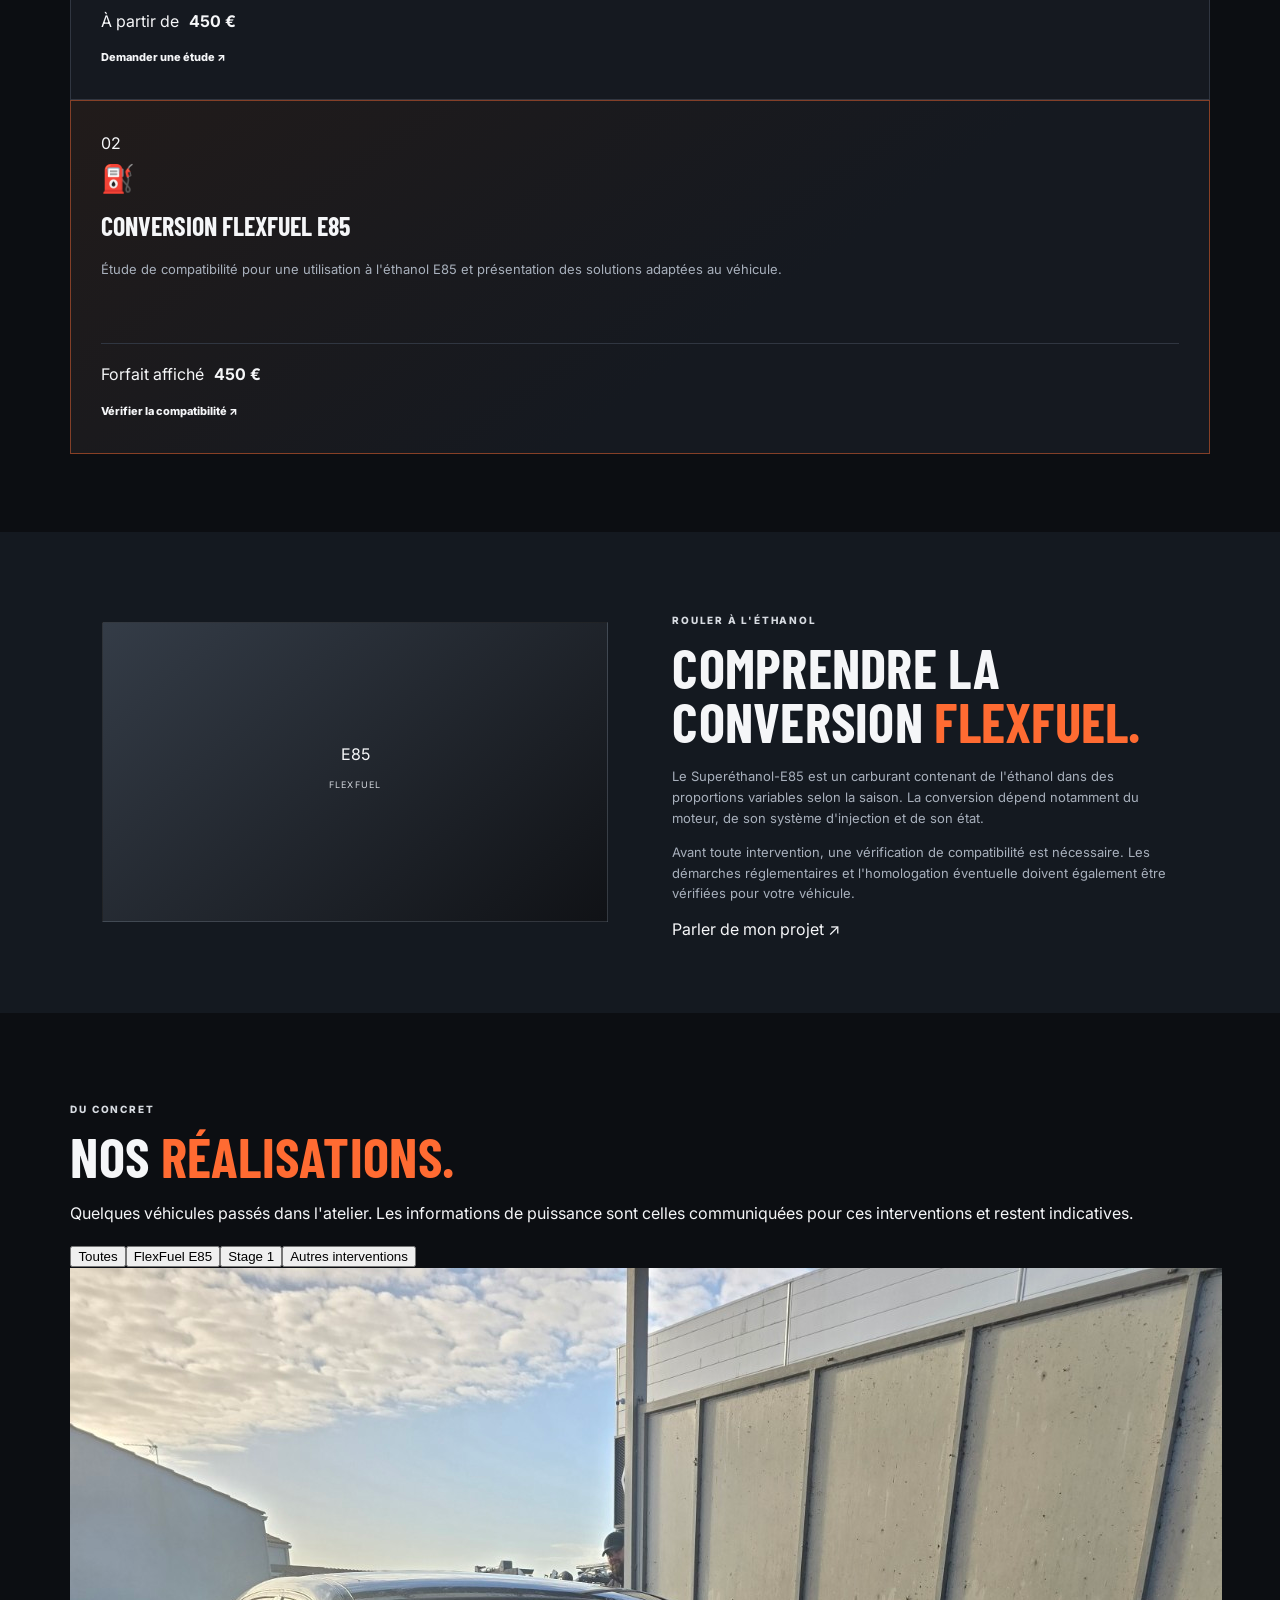
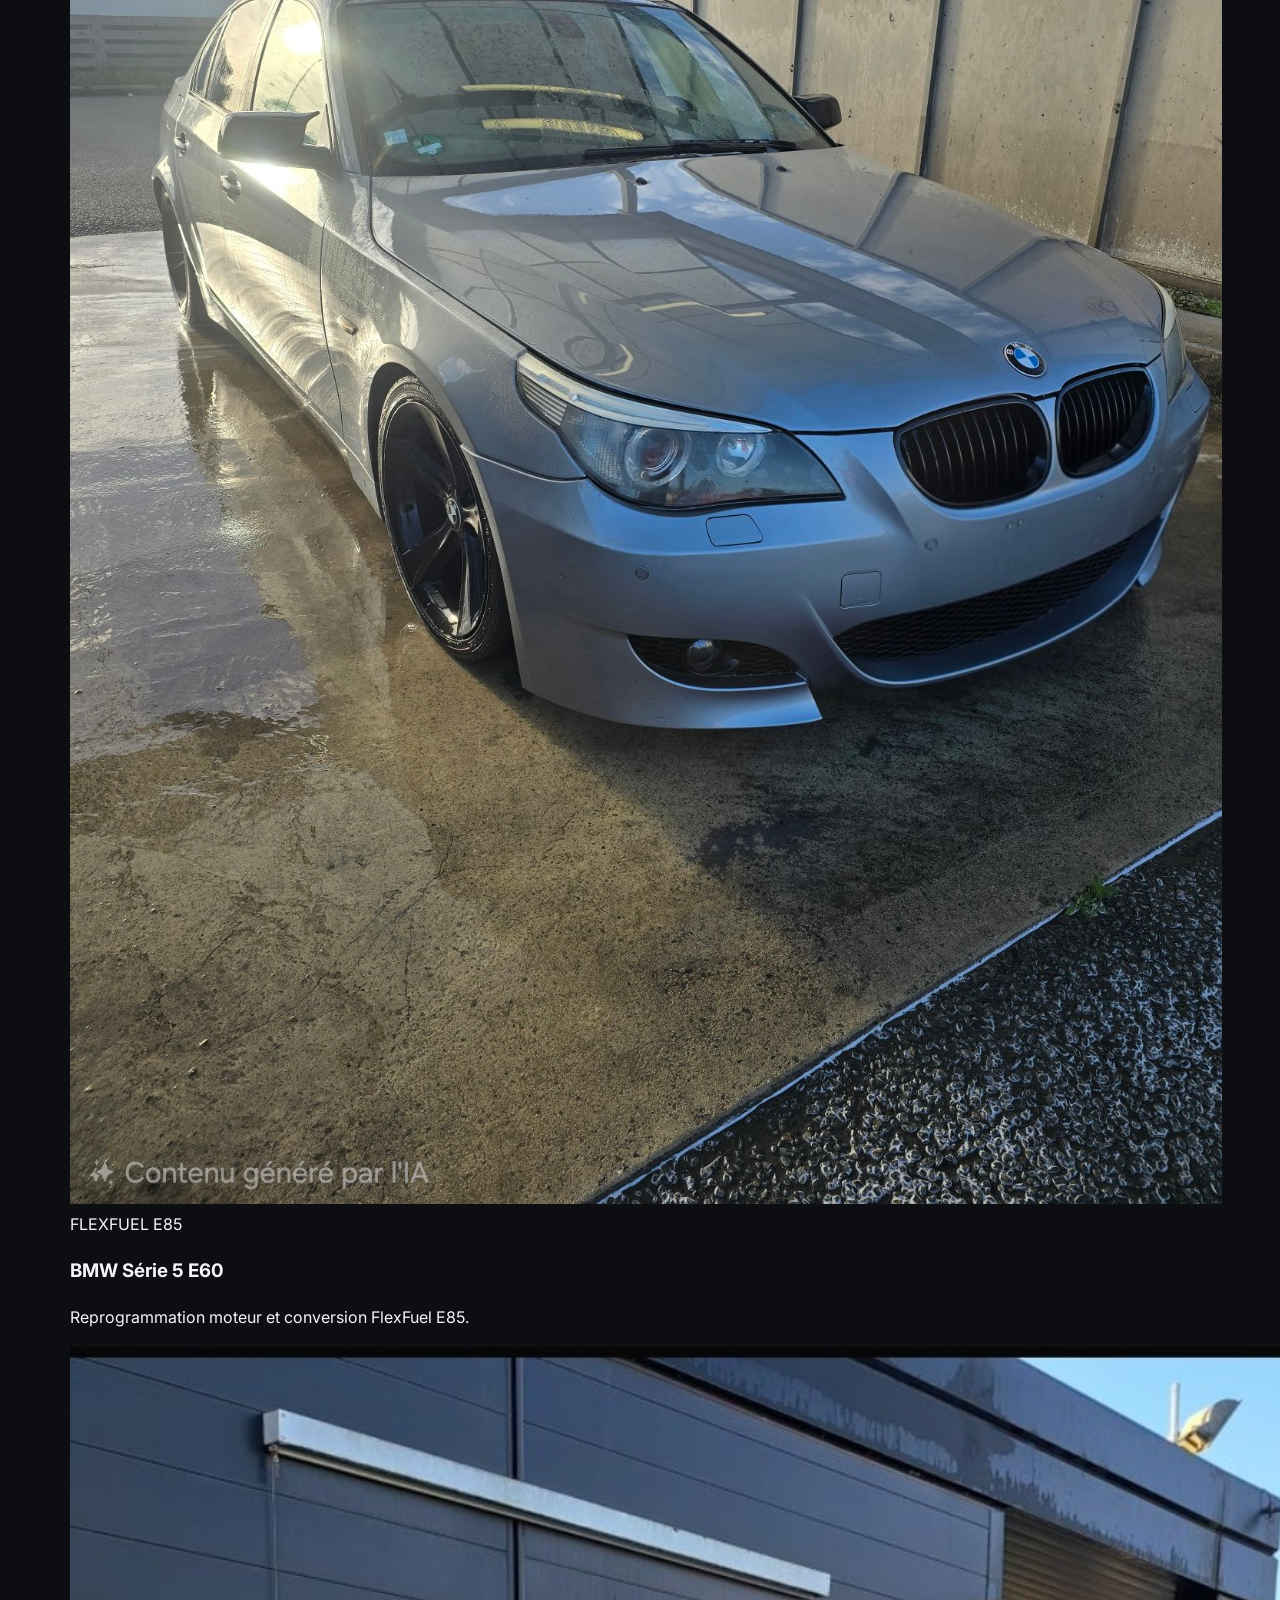
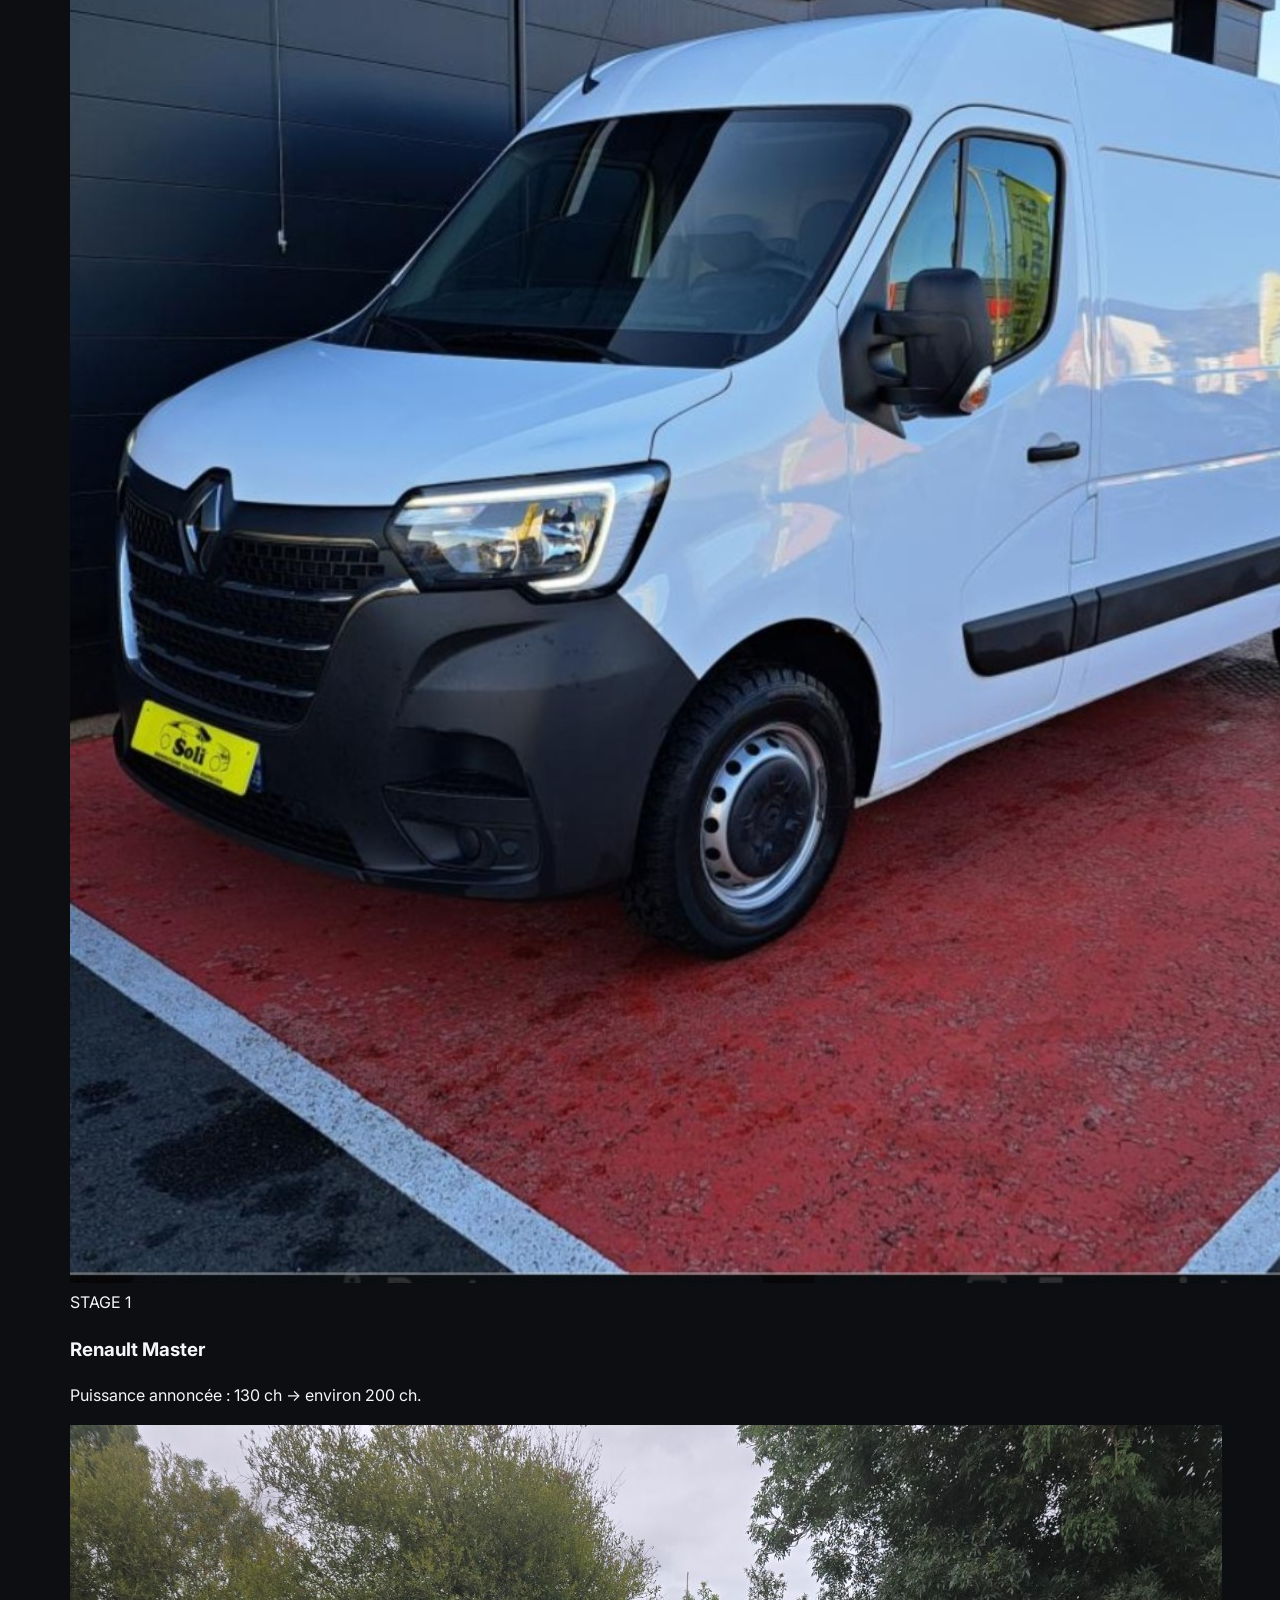
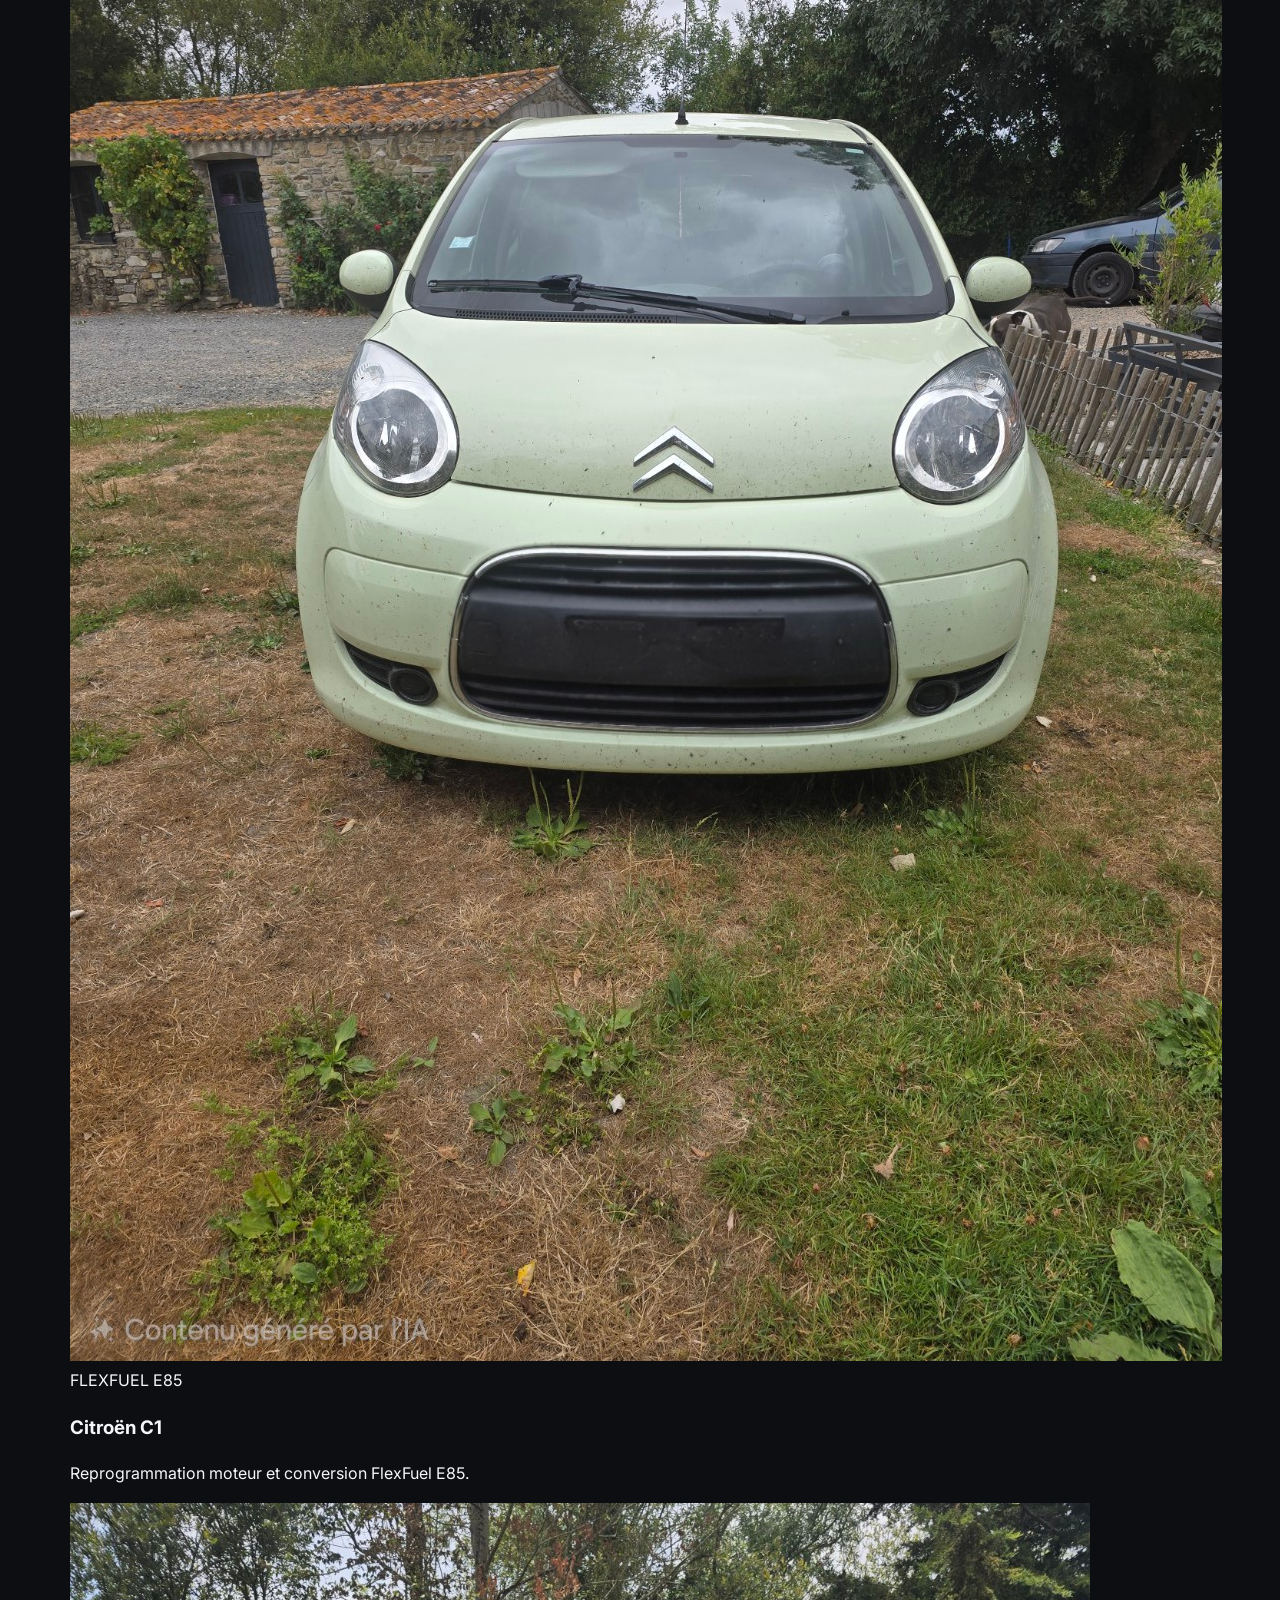
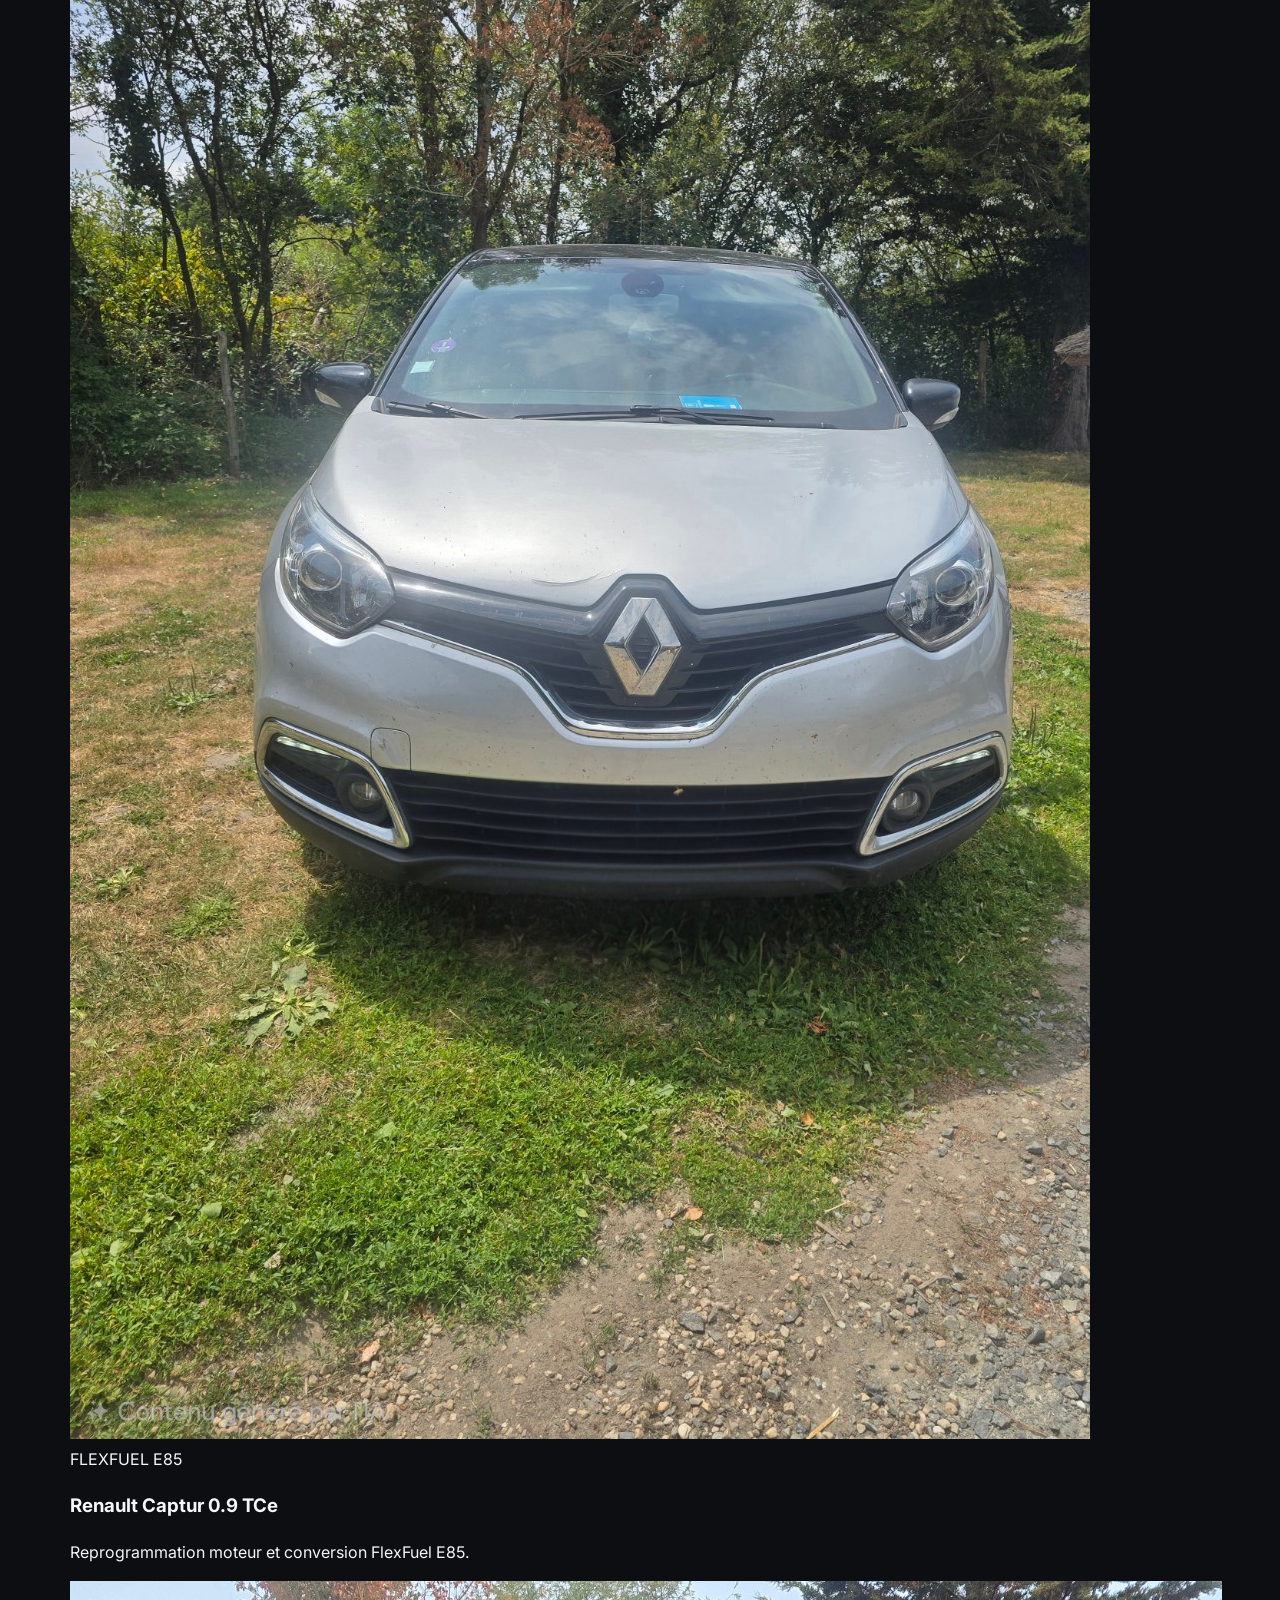
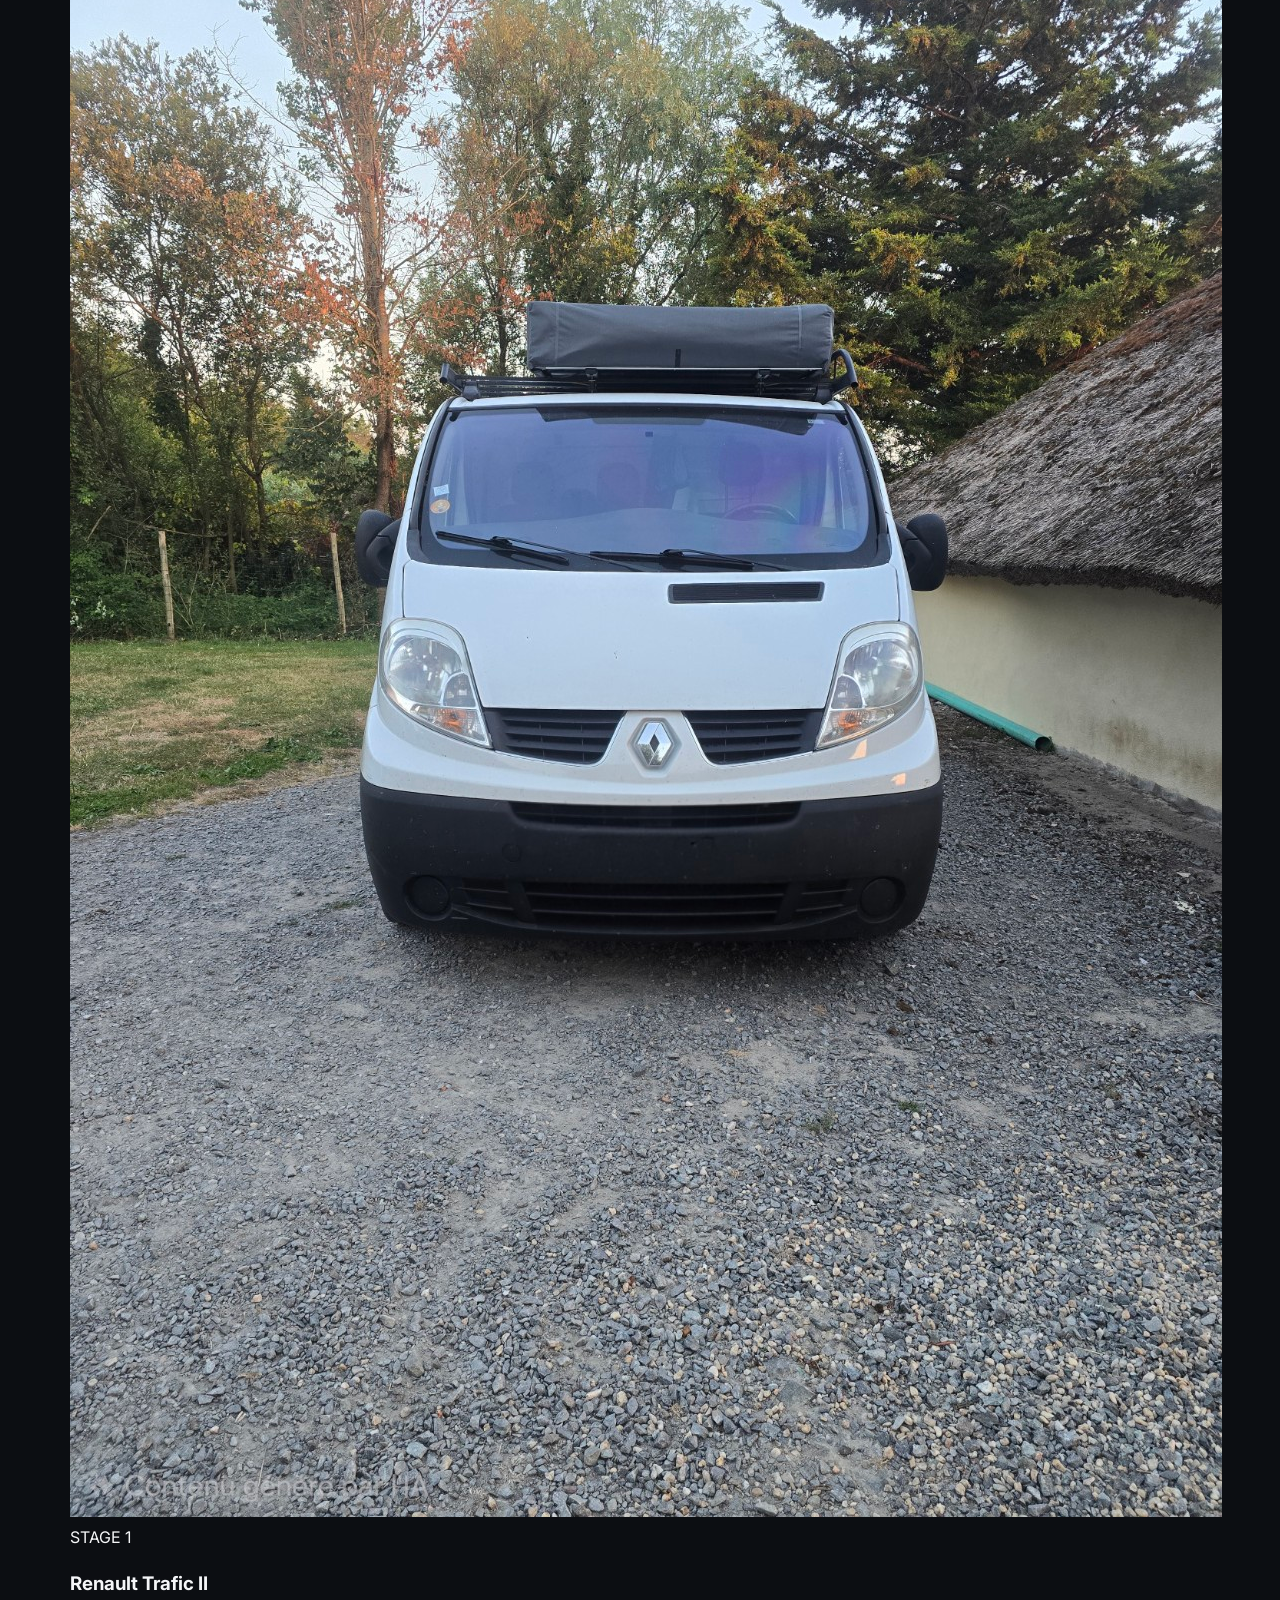
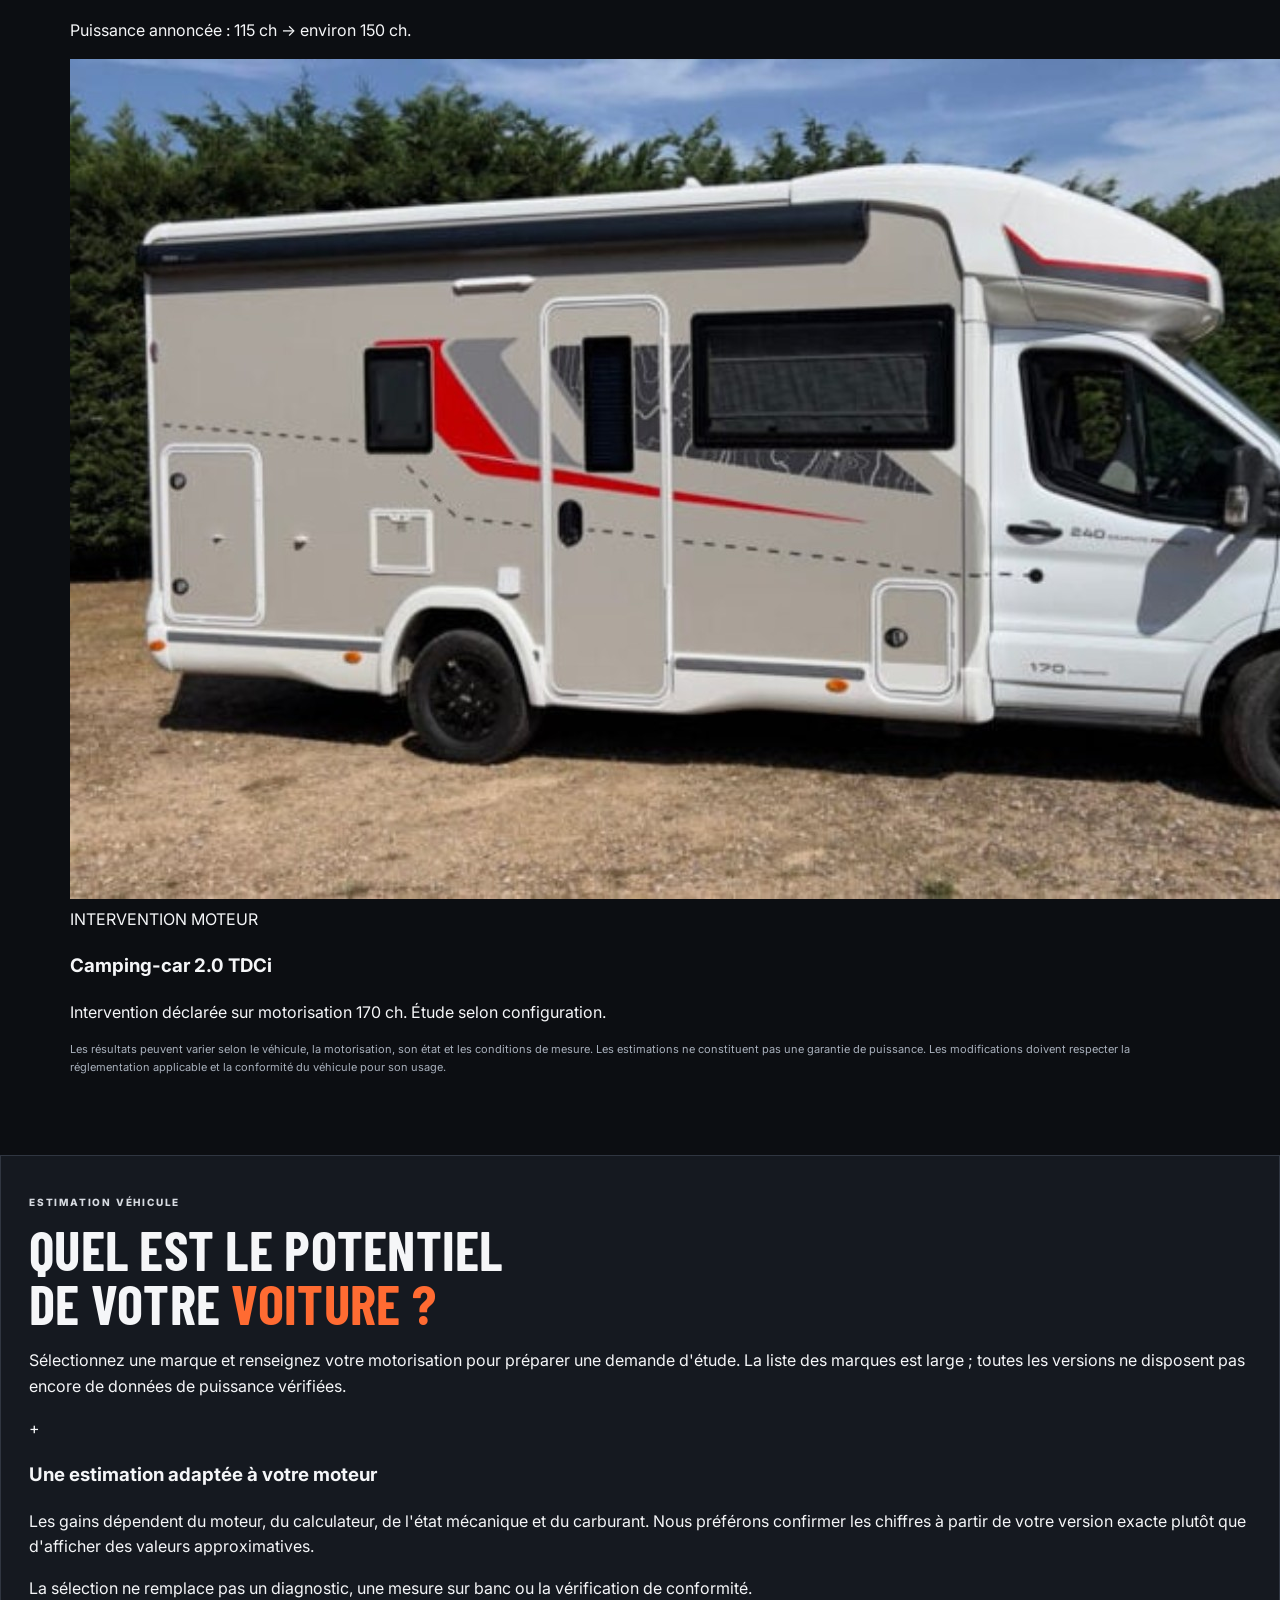
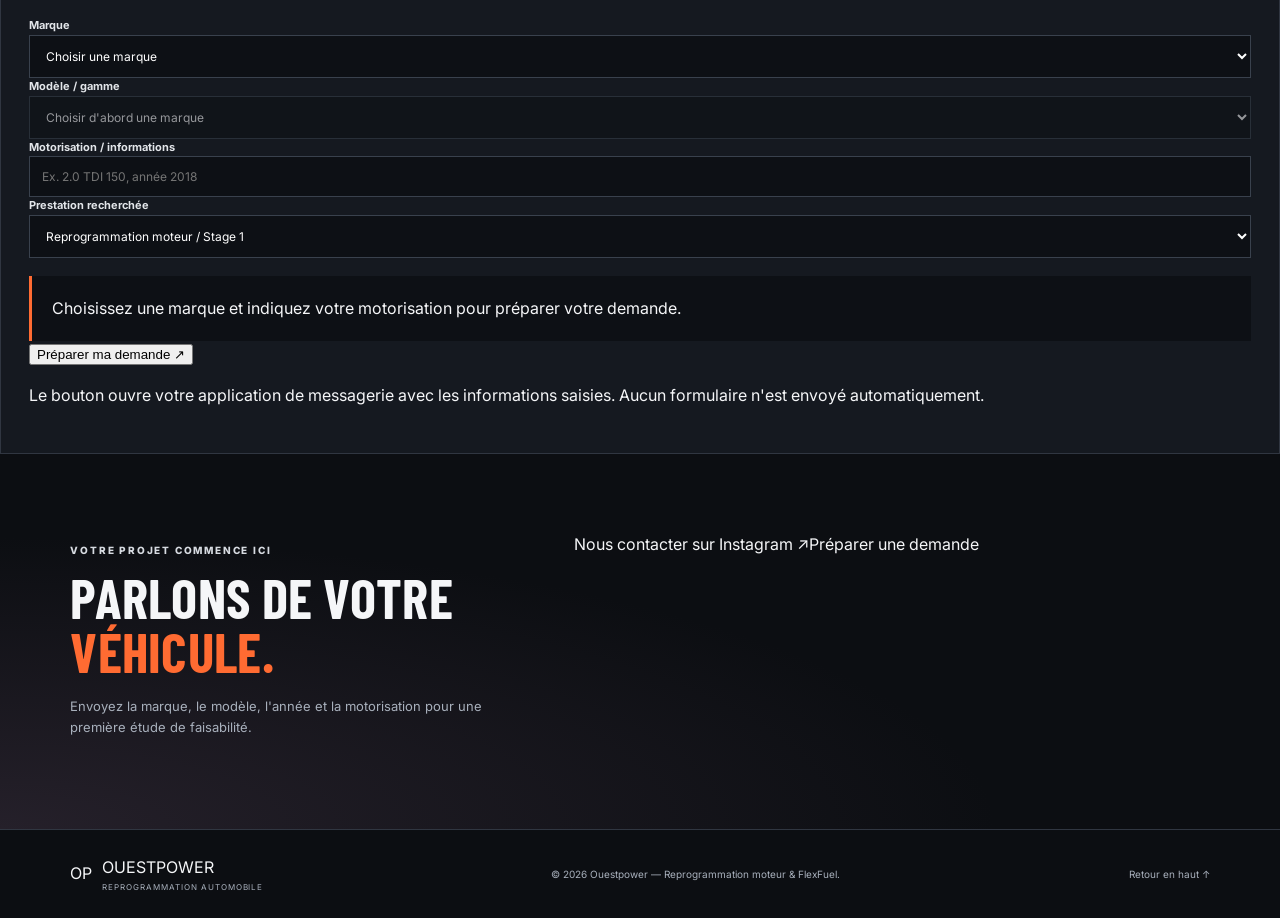
==== commit 61c62fc6: "Add files via upload" ====
--- a/index.html
+++ b/index.html
@@ -1,90 +1,100 @@
 <!doctype html>
 <html lang="fr">
 <head>
-<meta charset="utf-8">
-<meta name="viewport" content="width=device-width, initial-scale=1">
-<meta name="theme-color" content="#0a0a0b">
-<meta name="description" content="Ouestpower à Saint-Gervais (85) : reprogrammation moteur en Vendée, reprogrammation 85 et conversion FlexFuel E85. Nord Vendée, Challans, Machecoul, Pornic et Loire-Atlantique. Devis au 06 59 20 91 42.">
-<meta name="keywords" content="Ouestpower, reprogrammation 85, reprogrammation moteur Vendée, reprogrammation moteur 85, reprogrammation moteur Challans, reprogrammation moteur Machecoul, reprogrammation moteur Pornic, FlexFuel E85 Vendée, préparation moteur Vendée, Saint-Gervais 85230">
-<meta name="robots" content="index, follow, max-image-preview:large">
-<meta property="og:type" content="website">
-<meta property="og:locale" content="fr_FR">
-<meta property="og:site_name" content="Ouestpower">
-<meta property="og:title" content="Ouestpower | Reprogrammation moteur en Vendée (85)">
-<meta property="og:description" content="Reprogrammation moteur et conversion FlexFuel E85 à Saint-Gervais. Nord Vendée, Challans, Machecoul, Pornic et Loire-Atlantique.">
-<title>Reprogrammation moteur 85 | Ouestpower Vendée & FlexFuel E85</title>
-<style>
-:root{--bg:#090a0c;--panel:#121418;--panel2:#191c21;--red:#ed1c24;--red2:#ff3b42;--white:#f7f7f8;--muted:#a8abb2;--line:#2b2e34;--max:1180px}
-*{box-sizing:border-box}html{scroll-behavior:smooth;scroll-padding-top:82px}body{margin:0;background:var(--bg);color:var(--white);font-family:Arial,Helvetica,sans-serif;line-height:1.6}a{color:inherit;text-decoration:none}img{display:block;width:100%;height:100%;object-fit:cover}button,input,select,textarea{font:inherit}
-.container{width:min(var(--max),calc(100% - 40px));margin:auto}.topbar{background:#050506;border-bottom:1px solid #222;color:#c5c6ca;font-size:.82rem;padding:8px 0}.topbar .container{display:flex;justify-content:space-between;gap:12px;flex-wrap:wrap}.topbar a:hover{color:white}
-header{position:sticky;top:0;z-index:10;background:rgba(9,10,12,.94);backdrop-filter:blur(12px);border-bottom:1px solid var(--line)}.nav{min-height:76px;display:flex;align-items:center;justify-content:space-between;gap:24px}.brand{display:flex;align-items:center;gap:11px;font-weight:900;font-size:1.45rem;letter-spacing:.06em}.brand-mark{display:grid;place-items:center;width:42px;height:42px;background:var(--red);font-style:italic;font-weight:900;clip-path:polygon(0 0,100% 0,84% 100%,0 100%)}.brand span small{display:block;font-size:.62rem;letter-spacing:.2em;color:var(--muted);font-weight:700;line-height:1.2}.navlinks{display:flex;gap:25px;align-items:center;font-size:.9rem;color:#ddd}.navlinks a:hover{color:var(--red2)}.btn{display:inline-flex;align-items:center;justify-content:center;gap:9px;background:var(--red);color:white;padding:13px 19px;border:1px solid var(--red);font-weight:800;text-transform:uppercase;letter-spacing:.035em;font-size:.82rem;transition:.2s;cursor:pointer}.btn:hover{background:var(--red2);transform:translateY(-1px)}.btn.secondary{background:transparent;border-color:#5a5d64}.btn.secondary:hover{border-color:white;background:#ffffff0d}.menu-toggle{display:none;background:none;color:white;border:1px solid var(--line);padding:8px 12px}
-.hero{position:relative;min-height:620px;display:flex;align-items:center;overflow:hidden;background:#0a0b0d}.hero-bg{position:absolute;inset:0;opacity:.48}.hero-bg img{object-position:center 55%}.hero:after{content:"";position:absolute;inset:0;background:linear-gradient(90deg,#090a0c 0%,rgba(9,10,12,.88) 34%,rgba(9,10,12,.25) 100%),linear-gradient(0deg,#090a0c 0%,transparent 35%)}.hero-content{position:relative;z-index:1;padding:90px 0 105px;max-width:760px}.eyebrow{display:flex;align-items:center;gap:10px;color:#ff6268;text-transform:uppercase;letter-spacing:.18em;font-size:.78rem;font-weight:900}.eyebrow:before{content:"";width:32px;height:2px;background:var(--red)}h1,h2,h3,p{margin-top:0}h1{font-size:clamp(2.6rem,6vw,5.2rem);line-height:.98;letter-spacing:-.045em;text-transform:uppercase;margin:22px 0}.accent{color:var(--red)}.hero p{max-width:610px;color:#d0d1d5;font-size:1.12rem}.actions{display:flex;gap:12px;flex-wrap:wrap;margin-top:28px}.hero-note{display:flex;gap:24px;flex-wrap:wrap;margin-top:38px;color:#ddd;font-size:.88rem}.hero-note span{display:flex;gap:8px;align-items:center}.dot{display:inline-block;width:7px;height:7px;background:var(--red);border-radius:50%}
-.trustbar{border-top:1px solid #292c31;border-bottom:1px solid #292c31;background:#101114}.trust-grid{display:grid;grid-template-columns:repeat(3,1fr)}.trust-item{padding:22px 20px;border-right:1px solid var(--line);text-align:center}.trust-item:last-child{border:0}.trust-item strong{display:block;font-size:1.05rem}.trust-item span{font-size:.82rem;color:var(--muted)}
-section{padding:88px 0}.section-head{max-width:720px;margin-bottom:35px}.section-head.center{text-align:center;margin-left:auto;margin-right:auto}.section-head h2{font-size:clamp(2rem,4vw,3.3rem);line-height:1.05;letter-spacing:-.035em;text-transform:uppercase;margin:13px 0}.section-head p{color:var(--muted);margin-bottom:0}.services{display:grid;grid-template-columns:repeat(2,minmax(0,1fr));gap:22px}.service-card{background:var(--panel);border:1px solid var(--line);overflow:hidden;transition:.25s}.service-card:hover{border-color:#5c2529;transform:translateY(-4px)}.service-image{height:260px;position:relative}.service-image:after{content:"";position:absolute;inset:45% 0 0;background:linear-gradient(0deg,#121418,transparent)}.service-tag{position:absolute;z-index:1;top:18px;left:18px;background:var(--red);font-size:.72rem;font-weight:900;text-transform:uppercase;letter-spacing:.1em;padding:7px 10px}.service-body{padding:25px}.service-body h3{font-size:1.5rem;text-transform:uppercase;margin-bottom:9px}.service-body p{color:var(--muted)}.service-bottom{display:flex;align-items:center;justify-content:space-between;gap:12px;border-top:1px solid var(--line);padding-top:18px;margin-top:20px}.price small{display:block;color:var(--muted);font-size:.72rem;text-transform:uppercase;letter-spacing:.08em}.price strong{font-size:1.8rem}.price strong span{color:var(--red)}
-.dark-section{background:#101114;border-top:1px solid #24262b;border-bottom:1px solid #24262b}.split{display:grid;grid-template-columns:1fr 1fr;gap:55px;align-items:center}.split-photo{height:450px;position:relative;border:1px solid var(--line);padding:10px}.split-photo img{min-height:0}.photo-label{position:absolute;bottom:25px;left:-15px;background:var(--red);padding:13px 18px;font-weight:900;text-transform:uppercase;letter-spacing:.04em}.feature-list{list-style:none;padding:0;margin:25px 0}.feature-list li{padding:13px 0;border-bottom:1px solid var(--line);display:flex;gap:12px}.check{color:var(--red);font-weight:900}
-.steps{display:grid;grid-template-columns:repeat(3,1fr);gap:18px}.step{padding:25px;background:var(--panel);border:1px solid var(--line)}.step-num{font-size:2.2rem;font-weight:900;color:var(--red);line-height:1}.step h3{margin:14px 0 8px;text-transform:uppercase}.step p{color:var(--muted);margin:0;font-size:.94rem}
-.price-banner{display:flex;justify-content:space-between;align-items:center;gap:25px;padding:35px;background:linear-gradient(110deg,#181a1f,#111215);border:1px solid #34363c}.price-banner h3{font-size:1.7rem;text-transform:uppercase;margin-bottom:8px}.price-banner p{color:var(--muted);margin:0}.area-box{display:grid;grid-template-columns:1fr 1fr;gap:28px;align-items:center}.area-card{padding:30px;background:var(--panel);border:1px solid var(--line)}.area-card h3{font-size:1.4rem;text-transform:uppercase}.area-card p{color:var(--muted)}.contact-grid{display:grid;grid-template-columns:.8fr 1.2fr;gap:30px}.contact-info{padding:30px;background:var(--panel);border:1px solid var(--line)}.contact-info h3{text-transform:uppercase;font-size:1.4rem}.contact-line{padding:16px 0;border-bottom:1px solid var(--line)}.contact-line:last-child{border-bottom:0}.contact-line small{display:block;color:var(--muted);text-transform:uppercase;letter-spacing:.08em;font-size:.72rem}.contact-line a:hover{color:var(--red2)}form{padding:30px;background:#101114;border:1px solid var(--line);display:grid;grid-template-columns:1fr 1fr;gap:16px}form label{display:block;color:#ddd;font-size:.82rem;margin-bottom:7px}form input,form select,form textarea{width:100%;padding:13px;background:#090a0c;color:white;border:1px solid #34373e;outline:none;border-radius:0}form input:focus,form select:focus,form textarea:focus{border-color:var(--red)}.full{grid-column:1/-1}form textarea{min-height:125px;resize:vertical}.fineprint{font-size:.75rem;color:var(--muted);margin:0}
-footer{border-top:1px solid var(--line);padding:28px 0;color:var(--muted);font-size:.82rem}.footer-row{display:flex;justify-content:space-between;gap:15px;flex-wrap:wrap}.footer-row strong{color:white}
-@media(max-width:800px){.navlinks{display:none;position:absolute;top:76px;left:0;right:0;background:#0b0c0e;border-bottom:1px solid var(--line);padding:20px;flex-direction:column;align-items:stretch;gap:16px}.navlinks.open{display:flex}.menu-toggle{display:block}.nav>.btn{display:none}.hero{min-height:560px}.hero-content{padding:70px 0}.trust-grid{grid-template-columns:1fr}.trust-item{border-right:0;border-bottom:1px solid var(--line)}.trust-item:last-child{border-bottom:0}.services,.split,.steps,.area-box,.contact-grid{grid-template-columns:1fr}.split{gap:28px}.split-photo{height:330px}.price-banner{align-items:flex-start;flex-direction:column}section{padding:65px 0}}
-@media(max-width:520px){.container{width:min(var(--max),calc(100% - 28px))}.topbar .container{justify-content:center;text-align:center}.brand{font-size:1.2rem}.brand-mark{width:37px;height:37px}.hero p{font-size:1rem}.service-image{height:210px}.service-bottom{align-items:flex-start;flex-direction:column}.service-bottom .btn{width:100%}form{grid-template-columns:1fr;padding:20px}.full{grid-column:auto}.hero-note{gap:12px;flex-direction:column}}
-</style>
-<script type="application/ld+json">
-{
-  "@context": "https://schema.org",
-  "@type": "AutomotiveBusiness",
-  "name": "Ouestpower",
-  "description": "Reprogrammation moteur en Vendée (85), reprogrammation moteur et conversion FlexFuel E85.",
-  "telephone": "+33659209142",
-  "email": "Ouestpower85@gmail.com",
-  "address": {
-    "@type": "PostalAddress",
-    "streetAddress": "3103 route de Bouin",
-    "postalCode": "85230",
-    "addressLocality": "Saint-Gervais",
-    "addressCountry": "FR"
-  },
-  "areaServed": [
-    {"@type": "AdministrativeArea", "name": "Vendée (85)"},
-    {"@type": "AdministrativeArea", "name": "Loire-Atlantique (44)"},
-    {"@type": "City", "name": "Challans"},
-    {"@type": "City", "name": "Machecoul"},
-    {"@type": "City", "name": "Pornic"}
-  ],
-  "priceRange": "€€"
-}
-</script>
+  <meta charset="utf-8">
+  <meta name="viewport" content="width=device-width, initial-scale=1">
+  <meta name="description" content="Ouestpower : reprogrammation moteur et solutions FlexFuel E85. Découvrez nos prestations, nos réalisations et demandez une estimation.">
+  <meta name="theme-color" content="#101114">
+  <title>Ouestpower | Reprogrammation moteur & FlexFuel</title>
+  <link rel="stylesheet" href="style.css">
 </head>
 <body>
-<div class="topbar"><div class="container"><span>Reprogrammation moteur • Conversion FlexFuel E85</span><span>Nord Vendée & Loire-Atlantique (44) · <a href="tel:+33659209142">06 59 20 91 42</a></span></div></div>
-<header><div class="container nav">
-<a class="brand" href="#accueil" aria-label="Ouestpower accueil"><span class="brand-mark">OP</span><span>OUESTPOWER<small>PERFORMANCE AUTOMOBILE</small></span></a>
-<nav class="navlinks" id="navlinks"><a href="#prestations">Prestations</a><a href="#methode">Notre approche</a><a href="#tarifs">Tarifs</a><a href="#zone">Zone d’intervention</a><a href="#contact">Contact</a></nav>
-<a class="btn" href="#contact">Demander un devis</a><button class="menu-toggle" id="menuToggle" aria-label="Ouvrir le menu" aria-expanded="false">☰</button>
-</div></header>
-<main>
-<section class="hero" id="accueil"><div class="hero-bg"><img src="https://images.unsplash.com/photo-1492144534655-ae79c964c9d7?auto=format&fit=crop&w=2000&q=85" alt="Voiture sportive sur route"></div><div class="container"><div class="hero-content"><div class="eyebrow">La passion automobile, autrement</div><h1>Reprogrammation<br><span class="accent">moteur</span> en Vendée<br>et dans le 85.</h1><p>Ouestpower, spécialiste de la reprogrammation moteur en Vendée (85), vous accompagne aussi pour vos projets FlexFuel E85. Basés à Saint-Gervais, nous recevons sur rendez-vous et étudions votre véhicule selon sa motorisation et votre besoin.</p><div class="actions"><a class="btn" href="#prestations">Découvrir nos prestations ↗</a><a class="btn secondary" href="tel:+33659209142">Nous appeler</a></div><div class="hero-note"><span><i class="dot"></i> À partir de 450 €</span><span><i class="dot"></i> Sur rendez-vous</span><span><i class="dot"></i> Nord Vendée & 44</span></div></div></div></section>
-<div class="trustbar"><div class="container trust-grid"><div class="trust-item"><strong>Conseil personnalisé</strong><span>Une solution étudiée selon votre véhicule</span></div><div class="trust-item"><strong>Tarifs transparents</strong><span>Un devis avant toute intervention</span></div><div class="trust-item"><strong>Contact direct</strong><span>Un interlocuteur pour votre projet</span></div></div></div>
-<section id="prestations"><div class="container"><div class="section-head"><div class="eyebrow">Nos prestations</div><h2>La performance, selon <span class="accent">vos besoins.</span></h2><p>Deux prestations au cœur de l’activité Ouestpower. Contactez-nous avec la marque, le modèle, la motorisation et l’année de votre véhicule pour vérifier la faisabilité et obtenir un devis personnalisé.</p></div>
-<div class="services">
-<article class="service-card"><div class="service-image"><img src="https://images.unsplash.com/photo-1486262715619-67b85e0b08d3?auto=format&fit=crop&w=1200&q=85" alt="Travail technique dans un atelier automobile" loading="lazy"><span class="service-tag">Optimisation moteur</span></div><div class="service-body"><h3>Reprogrammation moteur</h3><p>Une calibration adaptée au véhicule et à son état mécanique, avec pour objectif d’optimiser le comportement moteur selon la configuration retenue. Chaque véhicule doit être étudié au préalable.</p><div class="service-bottom"><div class="price"><small>Tarif de départ</small><strong><span>450 €</span></strong></div><a class="btn" href="#contact" data-service="Reprogrammation moteur">Demander un devis ↗</a></div></div></article>
-<article class="service-card"><div class="service-image"><img src="https://images.unsplash.com/photo-1613214150384-1f0c8e7b2a1a?auto=format&fit=crop&w=1200&q=85" alt="Ravitaillement d’un véhicule en carburant" loading="lazy"><span class="service-tag">FlexFuel E85</span></div><div class="service-body"><h3>Conversion FlexFuel E85</h3><p>Étude de compatibilité et adaptation de votre véhicule essence au superéthanol E85, selon la motorisation et la solution techniquement appropriée. La faisabilité est confirmée avant intervention.</p><div class="service-bottom"><div class="price"><small>Tarif de départ</small><strong><span>450 €</span></strong></div><a class="btn" href="#contact" data-service="Conversion FlexFuel E85">Demander un devis ↗</a></div></div></article>
-</div></div></section>
-<section class="dark-section" id="methode"><div class="container split"><div class="split-photo"><img src="https://images.unsplash.com/photo-1507136566006-cfc505b114fc?auto=format&fit=crop&w=1200&q=85" alt="Voiture sportive dans un environnement sombre" loading="lazy"><div class="photo-label">Ouestpower · Passion & précision</div></div><div><div class="eyebrow">Notre approche</div><h2 style="font-size:clamp(2rem,4vw,3.1rem);line-height:1.05;text-transform:uppercase">Un projet étudié.<br><span class="accent">Un devis clair.</span></h2><p style="color:var(--muted)">Chaque véhicule est différent. Nous prenons le temps de comprendre votre besoin et de vérifier les éléments nécessaires avant de vous proposer une prestation.</p><ul class="feature-list"><li><span class="check">✓</span><span><strong>Échange préalable</strong><br><span style="color:var(--muted)">Véhicule, motorisation et objectif recherché.</span></span></li><li><span class="check">✓</span><span><strong>Étude de compatibilité</strong><br><span style="color:var(--muted)">La prestation dépend du véhicule et de son état.</span></span></li><li><span class="check">✓</span><span><strong>Devis avant intervention</strong><br><span style="color:var(--muted)">Le tarif définitif est confirmé avant accord.</span></span></li></ul><a class="btn" href="#contact">Parler de mon véhicule ↗</a></div></div></section>
-<section><div class="container"><div class="section-head center"><div class="eyebrow">Comment ça se passe ?</div><h2>Simple. Clair. <span class="accent">Personnalisé.</span></h2><p>Les étapes pour faire étudier votre projet par Ouestpower.</p></div><div class="steps"><div class="step"><div class="step-num">01</div><h3>Vous nous contactez</h3><p>Envoyez la marque, le modèle, l’année et la motorisation de votre véhicule.</p></div><div class="step"><div class="step-num">02</div><h3>Nous étudions le projet</h3><p>Nous vérifions les possibilités et échangeons avec vous sur vos attentes.</p></div><div class="step"><div class="step-num">03</div><h3>Vous validez le devis</h3><p>La prestation et son prix sont confirmés avant de convenir d’un rendez-vous.</p></div></div></div></section>
-<section class="dark-section" id="tarifs"><div class="container"><div class="price-banner"><div><div class="eyebrow">Tarifs indicatifs</div><h3>Votre projet commence à 450 €</h3><p>Reprogrammation moteur dès 450 € · Conversion FlexFuel E85 dès 450 €.<br>Prix définitif selon véhicule, motorisation et faisabilité.</p></div><a class="btn" href="#contact">Obtenir mon devis ↗</a></div></div></section>
-<section id="zone"><div class="container area-box"><div><div class="eyebrow">Zone d’intervention</div><h2 style="font-size:clamp(2rem,4vw,3rem);line-height:1.05;text-transform:uppercase">Au service des passionnés du <span class="accent">Grand Ouest.</span></h2><p style="color:var(--muted)">Vous recherchez une reprogrammation moteur dans le 85, une reprogrammation moteur en Vendée ou une conversion FlexFuel E85 ? Ouestpower est basé à Saint-Gervais, au 3103 route de Bouin, 85230 Saint-Gervais. Interventions sur rendez-vous en Nord Vendée et en Loire-Atlantique, notamment autour de Challans, Machecoul et Pornic. Contactez-nous pour confirmer les possibilités selon votre localisation.</p><a class="btn secondary" href="https://maps.google.com/?q=3103+route+de+Bouin+85230+Saint-Gervais" target="_blank" rel="noopener">Voir l’adresse ↗</a></div><div class="area-card"><h3>Ouestpower</h3><p><strong>Adresse</strong><br>3103 route de Bouin<br>85230 Saint-Gervais</p><p><strong>Zone d’intervention</strong><br>Nord Vendée · Challans · Machecoul · Pornic · Loire-Atlantique (44)</p><p><strong>Sur rendez-vous</strong><br>Contactez-nous pour discuter de votre véhicule.</p></div></div></section>
-<section aria-labelledby="seo-local-title"><div class="container"><div class="section-head"><div class="eyebrow">Ouestpower en Vendée</div><h2 id="seo-local-title">Votre projet de <span class="accent">reprogrammation moteur dans le 85.</span></h2><p>Ouestpower vous accueille sur rendez-vous à Saint-Gervais pour étudier votre projet de reprogrammation moteur en Vendée. Que vous cherchiez « reprogrammation 85 », « reprogrammation moteur Vendée » ou une solution FlexFuel E85, contactez-nous avec les informations de votre véhicule pour obtenir une réponse adaptée. Zone desservie : Nord Vendée, Challans, Machecoul, Pornic et Loire-Atlantique.</p><p><strong>Adresse de l’entreprise :</strong> 3103 route de Bouin, 85230 Saint-Gervais.</p></div></div></section>
-<section class="dark-section" id="contact"><div class="container"><div class="section-head"><div class="eyebrow">Contact</div><h2>Parlons de <span class="accent">votre projet.</span></h2><p>Remplissez les informations ci-dessous : votre application de messagerie s’ouvrira avec un message prérempli à envoyer à Ouestpower.</p></div><div class="contact-grid"><div class="contact-info"><h3>Coordonnées</h3><div class="contact-line"><small>Téléphone</small><a href="tel:+33659209142">06 59 20 91 42</a></div><div class="contact-line"><small>E-mail</small><a href="mailto:Ouestpower85@gmail.com">Ouestpower85@gmail.com</a></div><div class="contact-line"><small>Adresse</small><span>3103 route de Bouin, 85230 Saint-Gervais</span></div><div class="contact-line"><small>Secteur</small><span>Nord Vendée et Loire-Atlantique (44)</span></div></div>
-<form id="contactForm"><div><label for="name">Votre nom</label><input id="name" name="name" autocomplete="name" required placeholder="Nom et prénom"></div><div><label for="phone">Téléphone</label><input id="phone" name="phone" autocomplete="tel" placeholder="Votre numéro"></div><div><label for="service">Prestation souhaitée</label><select id="service" name="service" required><option value="">Choisir une prestation</option><option>Reprogrammation moteur</option><option>Conversion FlexFuel E85</option><option>Autre demande</option></select></div><div><label for="vehicle">Votre véhicule</label><input id="vehicle" name="vehicle" placeholder="Ex. BMW 320d, 2018"></div><div class="full"><label for="message">Votre message</label><textarea id="message" name="message" placeholder="Décrivez votre projet…"></textarea></div><div class="full"><button class="btn" type="submit">Préparer mon message ↗</button></div><p class="fineprint full">En cliquant, votre application e-mail s’ouvrira. Aucun message n’est envoyé automatiquement par ce site.</p></form></div></div></section>
-</main>
-<footer><div class="container footer-row"><span><strong>OUESTPOWER</strong> · Performance automobile</span><span>Reprogrammation moteur 85 · Vendée · FlexFuel E85</span><span>© <span id="year">2026</span> Ouestpower</span></div></footer>
-<script>
-const toggle=document.getElementById('menuToggle');const nav=document.getElementById('navlinks');
-toggle.addEventListener('click',()=>{const open=nav.classList.toggle('open');toggle.setAttribute('aria-expanded',String(open));toggle.textContent=open?'✕':'☰'});
-nav.querySelectorAll('a').forEach(a=>a.addEventListener('click',()=>{nav.classList.remove('open');toggle.setAttribute('aria-expanded','false');toggle.textContent='☰'}));
-document.querySelectorAll('[data-service]').forEach(a=>a.addEventListener('click',()=>{document.getElementById('service').value=a.dataset.service}));
-document.getElementById('year').textContent=new Date().getFullYear();
-document.getElementById('contactForm').addEventListener('submit',function(e){e.preventDefault();const f=new FormData(this);const subject=encodeURIComponent('Demande de devis Ouestpower - '+f.get('service'));const body=encodeURIComponent('Bonjour Ouestpower,\n\nJe souhaite des informations concernant : '+f.get('service')+'\nNom : '+f.get('name')+'\nTéléphone : '+(f.get('phone')||'Non renseigné')+'\nVéhicule : '+(f.get('vehicle')||'Non renseigné')+'\n\nMessage :\n'+(f.get('message')||'Aucun détail supplémentaire')+'\n\nCordialement');window.location.href='mailto:Ouestpower85@gmail.com?subject='+subject+'&body='+body;});
-</script>
+  <header class="site-header">
+    <a class="brand" href="#accueil" aria-label="Ouestpower, accueil">
+      <span class="brand-mark">O<span>P</span></span>
+      <span class="brand-name">OUEST<span>POWER</span><small>REPROGRAMMATION AUTOMOBILE</small></span>
+    </a>
+    <button class="menu-toggle" aria-label="Ouvrir le menu" aria-expanded="false">☰</button>
+    <nav class="nav">
+      <a href="#services">Prestations</a>
+      <a href="#flexfuel">FlexFuel E85</a>
+      <a href="#realisations">Réalisations</a>
+      <a href="#estimateur">Mon véhicule</a>
+      <a href="#contact" class="nav-cta">Contact</a>
+    </nav>
+  </header>
+
+  <main>
+    <section class="hero" id="accueil">
+      <div class="hero-content">
+        <p class="eyebrow"><span></span> PERFORMANCE • CONSEIL • AUTOMOBILE</p>
+        <h1>Réveillez le potentiel<br>de votre <em>moteur.</em></h1>
+        <p class="hero-copy">Ouestpower vous accompagne pour la reprogrammation moteur et les solutions FlexFuel E85, avec une approche adaptée à votre véhicule.</p>
+        <div class="hero-actions">
+          <a class="button button-primary" href="#services">Découvrir les prestations <span>↗</span></a>
+          <a class="button button-ghost" href="#realisations">Voir nos réalisations</a>
+        </div>
+        <div class="hero-stats"><div><strong>Stage 1</strong><span>Performance</span></div><div><strong>FlexFuel</strong><span>Solution E85</span></div><div><strong>Sur mesure</strong><span>Selon véhicule</span></div></div>
+      </div>
+      <div class="hero-visual" role="img" aria-label="Ambiance automobile sportive">
+        <div class="hero-ring"></div><div class="hero-label">OUESTPOWER <b>01 / PERFORMANCE</b></div>
+      </div>
+    </section>
+
+    <section class="intro section">
+      <p class="eyebrow">L'ESPRIT OUESTPOWER</p>
+      <h2>La performance, <em>pensée pour vous.</em></h2>
+      <p>Chaque véhicule est différent. Une intervention doit tenir compte de sa motorisation, de son état mécanique et de son utilisation. Contactez-nous pour étudier votre projet et vérifier la compatibilité de votre véhicule.</p>
+    </section>
+
+    <section class="section services" id="services">
+      <div class="section-heading"><div><p class="eyebrow">NOS PRESTATIONS</p><h2>Choisissez votre <em>objectif.</em></h2></div><p>Des prestations expliquées clairement, avec une étude préalable de votre véhicule.</p></div>
+      <div class="service-grid">
+        <article class="service-card"><div class="service-number">01</div><div class="service-icon">↗</div><h3>Reprogrammation moteur</h3><p>Optimisation de la gestion moteur selon la motorisation et son état, avec estimation des gains à confirmer pour chaque véhicule.</p><div class="price">À partir de <strong>450 €</strong></div><a href="#contact" class="text-link">Demander une étude ↗</a></article>
+        <article class="service-card featured"><div class="service-number">02</div><div class="service-icon">⛽</div><h3>Conversion FlexFuel E85</h3><p>Étude de compatibilité pour une utilisation à l'éthanol E85 et présentation des solutions adaptées au véhicule.</p><div class="price">Forfait affiché <strong>450 €</strong></div><a href="#contact" class="text-link">Vérifier la compatibilité ↗</a></article>
+      </div>
+    </section>
+
+    <section class="fuel-section" id="flexfuel">
+      <div class="fuel-art"><div class="fuel-orbit"></div><div class="fuel-stamp">E85</div><span>FLEXFUEL</span></div>
+      <div class="fuel-copy"><p class="eyebrow">ROULER À L'ÉTHANOL</p><h2>Comprendre la conversion <em>FlexFuel.</em></h2><p>Le Superéthanol-E85 est un carburant contenant de l'éthanol dans des proportions variables selon la saison. La conversion dépend notamment du moteur, de son système d'injection et de son état.</p><p>Avant toute intervention, une vérification de compatibilité est nécessaire. Les démarches réglementaires et l'homologation éventuelle doivent également être vérifiées pour votre véhicule.</p><a class="button button-primary" href="#contact">Parler de mon projet <span>↗</span></a></div>
+    </section>
+
+    <section class="section works" id="realisations">
+      <div class="section-heading"><div><p class="eyebrow">DU CONCRET</p><h2>Nos <em>réalisations.</em></h2></div><p>Quelques véhicules passés dans l'atelier. Les informations de puissance sont celles communiquées pour ces interventions et restent indicatives.</p></div>
+      <div class="filters" role="group" aria-label="Filtrer les réalisations">
+        <button class="filter active" data-filter="all">Toutes</button><button class="filter" data-filter="flexfuel">FlexFuel E85</button><button class="filter" data-filter="stage1">Stage 1</button><button class="filter" data-filter="other">Autres interventions</button>
+      </div>
+      <div class="work-grid">
+        <article class="work-card" data-category="flexfuel"><img src="assets/bmw-serie-5-e60.jpg" alt="BMW Série 5 E60 grise"><div class="work-info"><span>FLEXFUEL E85</span><h3>BMW Série 5 E60</h3><p>Reprogrammation moteur et conversion FlexFuel E85.</p></div></article>
+        <article class="work-card" data-category="stage1"><img src="assets/renault-master.jpg" alt="Renault Master blanc"><div class="work-info"><span>STAGE 1</span><h3>Renault Master</h3><p>Puissance annoncée : 130 ch → environ 200 ch.</p></div></article>
+        <article class="work-card" data-category="flexfuel"><img src="assets/citroen-c1.jpg" alt="Citroën C1 vert clair"><div class="work-info"><span>FLEXFUEL E85</span><h3>Citroën C1</h3><p>Reprogrammation moteur et conversion FlexFuel E85.</p></div></article>
+        <article class="work-card" data-category="flexfuel"><img src="assets/renault-captur-09-tce.jpg" alt="Renault Captur gris clair"><div class="work-info"><span>FLEXFUEL E85</span><h3>Renault Captur 0.9 TCe</h3><p>Reprogrammation moteur et conversion FlexFuel E85.</p></div></article>
+        <article class="work-card" data-category="stage1"><img src="assets/renault-trafic-2.jpg" alt="Renault Trafic II blanc"><div class="work-info"><span>STAGE 1</span><h3>Renault Trafic II</h3><p>Puissance annoncée : 115 ch → environ 150 ch.</p></div></article>
+        <article class="work-card" data-category="other"><img src="assets/camping-car-ford-tdci.jpg" alt="Camping-car blanc sur base Ford"><div class="work-info"><span>INTERVENTION MOTEUR</span><h3>Camping-car 2.0 TDCi</h3><p>Intervention déclarée sur motorisation 170 ch. Étude selon configuration.</p></div></article>
+      </div>
+      <p class="disclaimer">Les résultats peuvent varier selon le véhicule, la motorisation, son état et les conditions de mesure. Les estimations ne constituent pas une garantie de puissance. Les modifications doivent respecter la réglementation applicable et la conformité du véhicule pour son usage.</p>
+    </section>
+
+    <section class="section estimator" id="estimateur">
+      <div class="section-heading"><div><p class="eyebrow">ESTIMATION VÉHICULE</p><h2>Quel est le potentiel<br>de votre <em>voiture ?</em></h2></div><p>Sélectionnez une marque et renseignez votre motorisation pour préparer une demande d'étude. La liste des marques est large ; toutes les versions ne disposent pas encore de données de puissance vérifiées.</p></div>
+      <div class="estimator-layout">
+        <div class="estimator-note"><div class="note-icon">+</div><h3>Une estimation adaptée à votre moteur</h3><p>Les gains dépendent du moteur, du calculateur, de l'état mécanique et du carburant. Nous préférons confirmer les chiffres à partir de votre version exacte plutôt que d'afficher des valeurs approximatives.</p><p class="small-note">La sélection ne remplace pas un diagnostic, une mesure sur banc ou la vérification de conformité.</p></div>
+        <form class="vehicle-form" id="vehicle-form">
+          <label for="brand">Marque</label><select id="brand" required><option value="">Choisir une marque</option></select>
+          <label for="model">Modèle / gamme</label><select id="model" required disabled><option value="">Choisir d'abord une marque</option></select>
+          <label for="engine">Motorisation / informations</label><input id="engine" placeholder="Ex. 2.0 TDI 150, année 2018" required>
+          <label for="service">Prestation recherchée</label><select id="service" required><option value="Stage 1">Reprogrammation moteur / Stage 1</option><option value="FlexFuel E85">Conversion FlexFuel E85</option><option value="Diagnostic">Diagnostic / étude de faisabilité</option></select>
+          <div class="estimate-result" id="estimate-result">Choisissez une marque et indiquez votre motorisation pour préparer votre demande.</div>
+          <button class="button button-primary full" type="submit">Préparer ma demande ↗</button>
+          <p class="form-help">Le bouton ouvre votre application de messagerie avec les informations saisies. Aucun formulaire n'est envoyé automatiquement.</p>
+        </form>
+      </div>
+    </section>
+
+    <section class="contact-section" id="contact"><div><p class="eyebrow">VOTRE PROJET COMMENCE ICI</p><h2>Parlons de votre <em>véhicule.</em></h2><p>Envoyez la marque, le modèle, l'année et la motorisation pour une première étude de faisabilité.</p></div><div class="contact-actions"><a class="button button-primary" href="https://www.instagram.com/ouestpower/" target="_blank" rel="noopener">Nous contacter sur Instagram ↗</a><a class="button button-ghost" href="#estimateur">Préparer une demande</a></div></section>
+  </main>
+  <footer class="footer"><a class="brand" href="#accueil"><span class="brand-mark">O<span>P</span></span><span class="brand-name">OUEST<span>POWER</span><small>REPROGRAMMATION AUTOMOBILE</small></span></a><p>© <span id="year"></span> Ouestpower — Reprogrammation moteur & FlexFuel.</p><a href="#accueil">Retour en haut ↑</a></footer>
+  <script src="script.js"></script>
 </body>
-</html>+</html>
--- a/style.css
+++ b/style.css
@@ -0,0 +1,7 @@
+@import url('https://fonts.googleapis.com/css2?family=Barlow+Condensed:wght@500;600;700;800;900&family=Inter:wght@400;500;600;700;800&display=swap');
+:root{--bg:#0c0e12;--panel:#151920;--panel2:#1c222b;--text:#f5f6f8;--muted:#a8b0bc;--orange:#ff6b32;--line:#303641}*{box-sizing:border-box}html{scroll-behavior:smooth;scroll-padding-top:90px}body{margin:0;background:var(--bg);color:var(--text);font-family:Inter,Arial,sans-serif;line-height:1.6}a{color:inherit;text-decoration:none}.topbar{height:82px;padding:0 5.5%;display:flex;align-items:center;justify-content:space-between;border-bottom:1px solid #ffffff12;background:#0c0e12f2;position:sticky;top:0;z-index:10;backdrop-filter:blur(12px)}.brand{display:flex;align-items:center;gap:10px}.logo{width:38px;height:38px;display:grid;place-items:center;border:2px solid var(--orange);font-weight:900;font-size:19px;transform:skew(-5deg)}.logo span{color:var(--orange)}.brand b{display:block;font-size:13px;letter-spacing:.09em}.brand small{display:block;color:var(--muted);font-size:8px;letter-spacing:.12em}nav{display:flex;align-items:center;gap:27px;font-size:12px;font-weight:700}nav a:hover,.text-link:hover{color:var(--orange)}.nav-contact{border:1px solid var(--orange);padding:10px 13px}.menu-toggle{display:none;background:none;border:1px solid var(--line);color:white;padding:8px}.hero{padding:70px 5.5% 64px;min-height:580px;display:grid;grid-template-columns:1fr 1.02fr;gap:5%;align-items:center;background:radial-gradient(ellipse at 20% 40%,#202733 0,transparent 58%)}.eyebrow{font-size:10px;font-weight:800;letter-spacing:.18em;color:#d7dbe1}.eyebrow i{display:inline-block;width:18px;height:3px;background:var(--orange);margin-right:9px;vertical-align:middle}.hero h1,h2{font-family:'Barlow Condensed',Impact,sans-serif;text-transform:uppercase;line-height:.99;letter-spacing:.005em}.hero h1{font-size:clamp(44px,5.2vw,75px);margin:20px 0}.hero h1 em,h2 em{font-style:normal;color:var(--orange)}.intro{color:#c2c8d0;max-width:520px;font-size:14px}.actions{display:flex;flex-wrap:wrap;gap:10px;margin:26px 0 32px}.btn{display:inline-flex;align-items:center;justify-content:center;border:1px solid transparent;padding:13px 17px;font:700 11px Inter,sans-serif;cursor:pointer;transition:.2s}.primary{background:var(--orange);color:#161616}.primary:hover{background:#ff895d}.secondary{border-color:#89909a;background:transparent;color:white}.stats{display:flex;gap:28px}.stats div{display:grid;gap:1px}.stats b{font-size:12px}.stats span{font-size:10px;color:var(--muted)}.hero-image{position:relative;min-width:0}.hero-image:before{content:"";position:absolute;inset:12px -12px -12px 12px;border:1px solid #ff6b3277;pointer-events:none}.hero-image img{width:100%;height:380px;object-fit:cover;display:block;position:relative;z-index:1}.image-tag{position:absolute;z-index:2;left:18px;bottom:17px;display:grid;background:#0b0d11dd;padding:12px 15px}.image-tag b{font-size:10px;letter-spacing:.14em}.image-tag span{font-size:8px;color:var(--orange);letter-spacing:.12em}.intro-section{text-align:center;padding:70px 8%;background:#11151b;border-block:1px solid #ffffff0d}.intro-section h2,.section h2,.section-head h2,.fuel-copy h2,.contact-section h2{font-size:clamp(36px,4.3vw,55px);margin:12px 0 18px}.intro-section>p:last-child{max-width:760px;margin:0 auto;color:var(--muted);font-size:14px}.section{padding:78px 5.5%}.section-head{display:flex;align-items:end;justify-content:space-between;gap:30px;margin-bottom:30px}.section-head h2{margin-bottom:0}.section-head>p{max-width:340px;color:var(--muted);font-size:12px}.cards{display:grid;grid-template-columns:repeat(2,1fr);gap:18px}.service-card{background:var(--panel);padding:30px;border:1px solid var(--line);position:relative}.service-card.featured{border-color:#ff6b3277;background:linear-gradient(145deg,#211b1a,var(--panel) 60%)}.service-icon{font-size:27px;color:var(--orange)}.number,.project span{font-size:9px;color:var(--orange);letter-spacing:.14em;font-weight:800}.service-card h3,.project h3{font-family:'Barlow Condensed',sans-serif;text-transform:uppercase;font-size:26px;margin:5px 0 10px}.service-card>p:not(.number){color:var(--muted);font-size:13px;min-height:62px}.price{display:flex;align-items:baseline;gap:10px;border-top:1px solid var(--line);padding-top:18px;margin-top:22px}.price span{color:var(--muted);font-size:11px}.price b{font-size:24px;color:var(--orange)}.text-link{display:inline-block;font-size:11px;font-weight:800;margin-top:15px}.fuel-section{display:grid;grid-template-columns:1fr 1fr;background:#141920;gap:6%;padding:70px 8%;align-items:center}.fuel-art{min-height:300px;background:linear-gradient(140deg,#343c47,#101216);display:flex;flex-direction:column;align-items:center;justify-content:center;border:1px solid #ffffff12}.fuel-symbol{font-family:'Barlow Condensed';font-size:100px;font-weight:900;color:var(--orange);line-height:1}.fuel-art span{font-size:9px;letter-spacing:.12em;color:#d2d6dc;text-align:center;padding:10px}.fuel-copy p:not(.eyebrow){font-size:13px;color:var(--muted)}.fuel-copy .btn{margin-top:12px}.gallery{display:grid;grid-template-columns:repeat(3,1fr);gap:16px}.project{background:var(--panel);border:1px solid var(--line);overflow:hidden}.project img{width:100%;height:190px;object-fit:cover;display:block;background:#222}.project div{padding:18px}.project h3{margin:5px 0}.project p{color:var(--muted);font-size:12px;margin-bottom:0}.estimate-section{padding:78px 5.5%;background:#11151b}.estimator{background:var(--panel);padding:28px;border:1px solid var(--line)}.form-grid{display:grid;grid-template-columns:repeat(2,minmax(0,1fr));gap:16px}.form-grid label,form>label,.generated label{display:flex;flex-direction:column;gap:7px;font-size:11px;font-weight:700;color:#e2e5e9}input,select,textarea{width:100%;padding:12px;background:#0d1015;color:white;border:1px solid #39414d;border-radius:0;font:400 12px Inter,sans-serif}input:focus,select:focus,textarea:focus{outline:1px solid var(--orange);border-color:var(--orange)}.estimator>.btn{margin-top:18px}.estimate-result{margin-top:18px;padding:20px;background:#0d1015;border-left:3px solid var(--orange);display:grid;gap:6px}.estimate-result span{font-size:9px;color:var(--orange);letter-spacing:.15em;font-weight:800}.estimate-result b{font-size:23px}.estimate-result p,.disclaimer{font-size:11px;color:var(--muted);margin:0}.disclaimer{margin-top:16px}.contact-section{padding:78px 5.5%;display:grid;grid-template-columns:.8fr 1.2fr;gap:7%;background:radial-gradient(ellipse at 0 100%,#25202a,transparent 55%)}.contact-section>div>p:not(.eyebrow){font-size:13px;color:var(--muted)}.contact-note{margin-top:28px;display:grid;gap:4px}.contact-note b{font-size:11px}.contact-note a{color:var(--orange);font-weight:700;font-size:13px}.request-form{background:var(--panel);padding:25px;border:1px solid var(--line)}.request-form>label{margin-top:16px}.request-form>.btn{margin-top:18px}.form-hint{font-size:10px;color:var(--muted)}.generated{margin-top:20px;border-top:1px solid var(--line);padding-top:20px}.generated .btn{margin:12px 8px 0 0}footer{padding:25px 5.5%;border-top:1px solid var(--line);display:flex;align-items:center;justify-content:space-between;gap:20px}footer p,footer>a:last-child{font-size:10px;color:var(--muted)}@media(max-width:800px){.topbar{height:72px}.menu-toggle{display:block}nav{display:none;position:absolute;top:71px;left:0;right:0;background:#11151b;padding:20px 5%;flex-direction:column;align-items:stretch;border-bottom:1px solid var(--line)}nav.open{display:flex}.hero{grid-template-columns:1fr;padding-top:45px}.hero-image img{height:300px}.section-head{display:block}.section-head>p{margin-top:15px}.gallery{grid-template-columns:repeat(2,1fr)}.fuel-section{grid-template-columns:1fr;padding:50px 6%}.contact-section{grid-template-columns:1fr;gap:25px}footer{flex-wrap:wrap}}@media(max-width:520px){.hero{padding-inline:6%}.hero h1{font-size:48px}.stats{gap:18px}.cards,.gallery,.form-grid{grid-template-columns:1fr}.section,.estimate-section{padding:55px 6%}.project img{height:220px}.service-card{padding:23px}.estimator,.request-form{padding:18px}footer{align-items:flex-start;flex-direction:column;gap:12px}}
+
+/* Estimateur marque / modèle */
+.estimator-actions{margin:16px 0}
+.estimator select:disabled{opacity:.55;cursor:not-allowed}
+#result strong{color:var(--accent,#ff6a3d)}
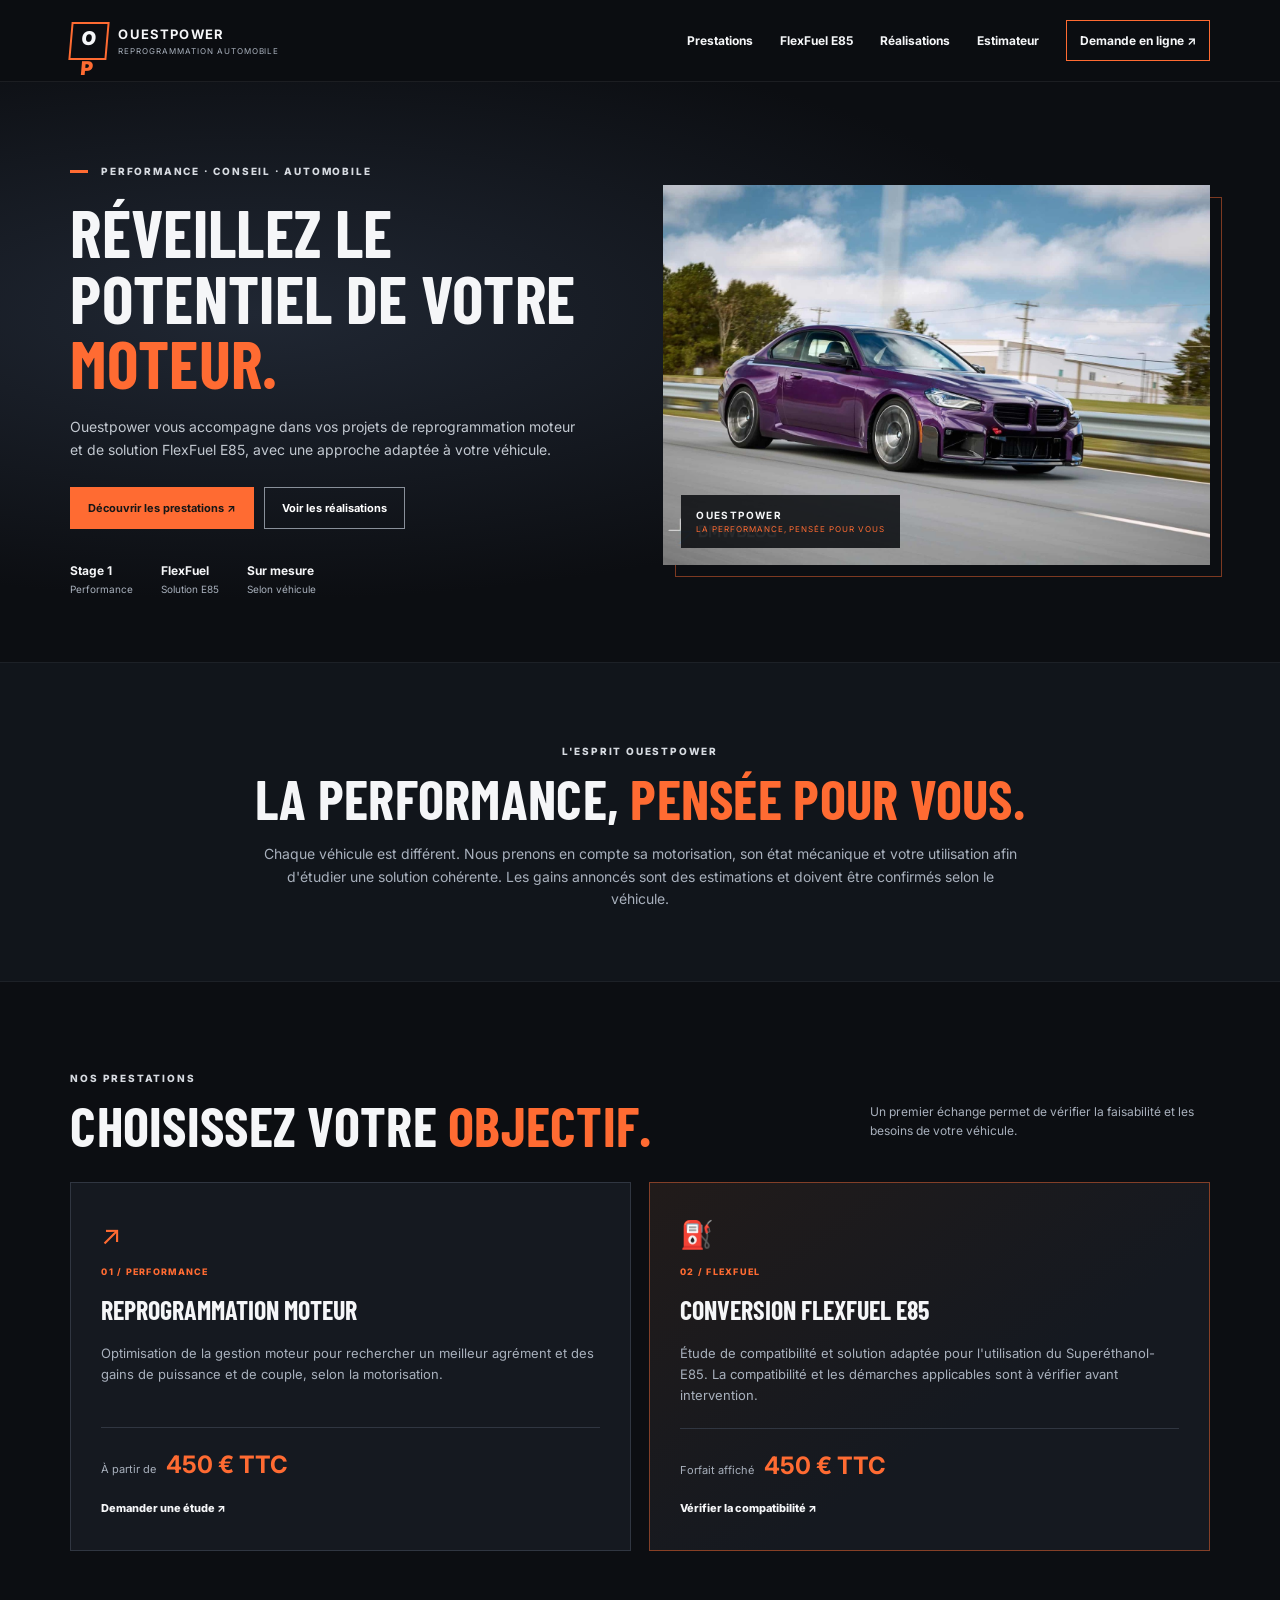
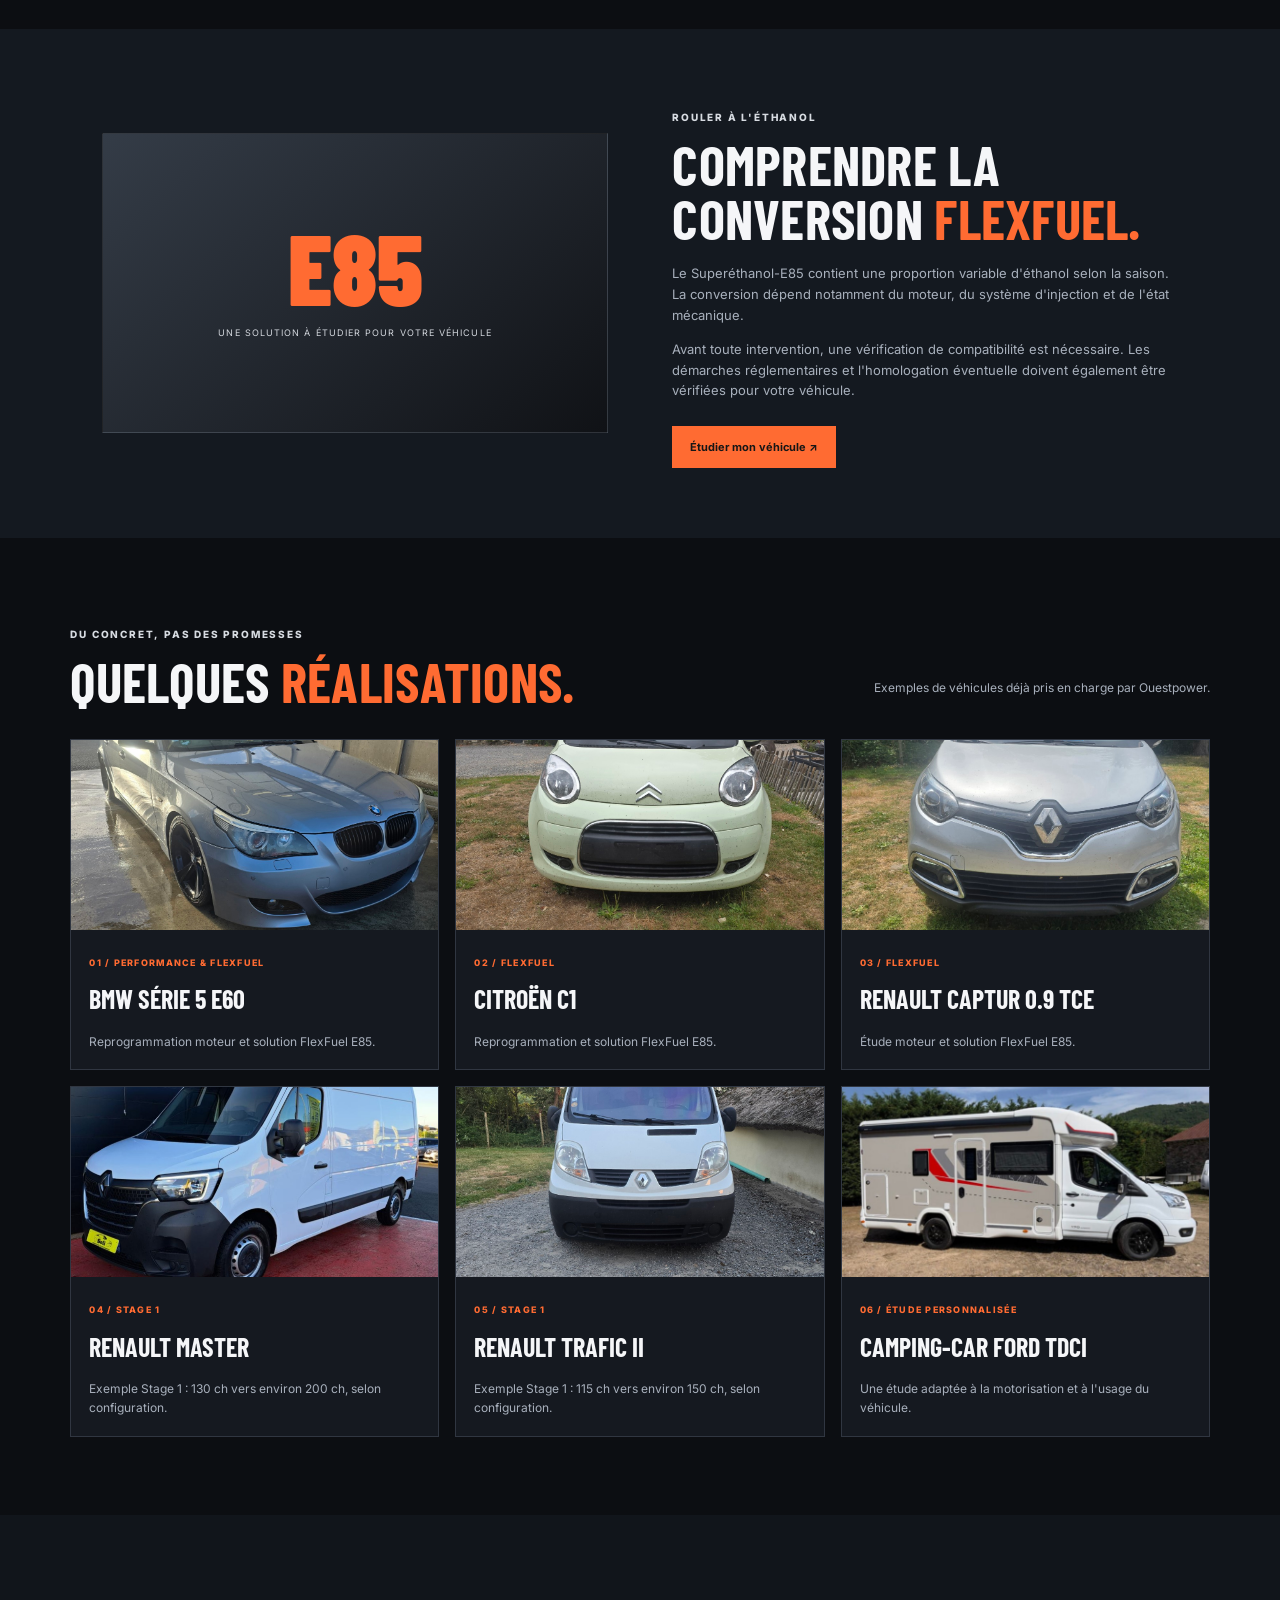
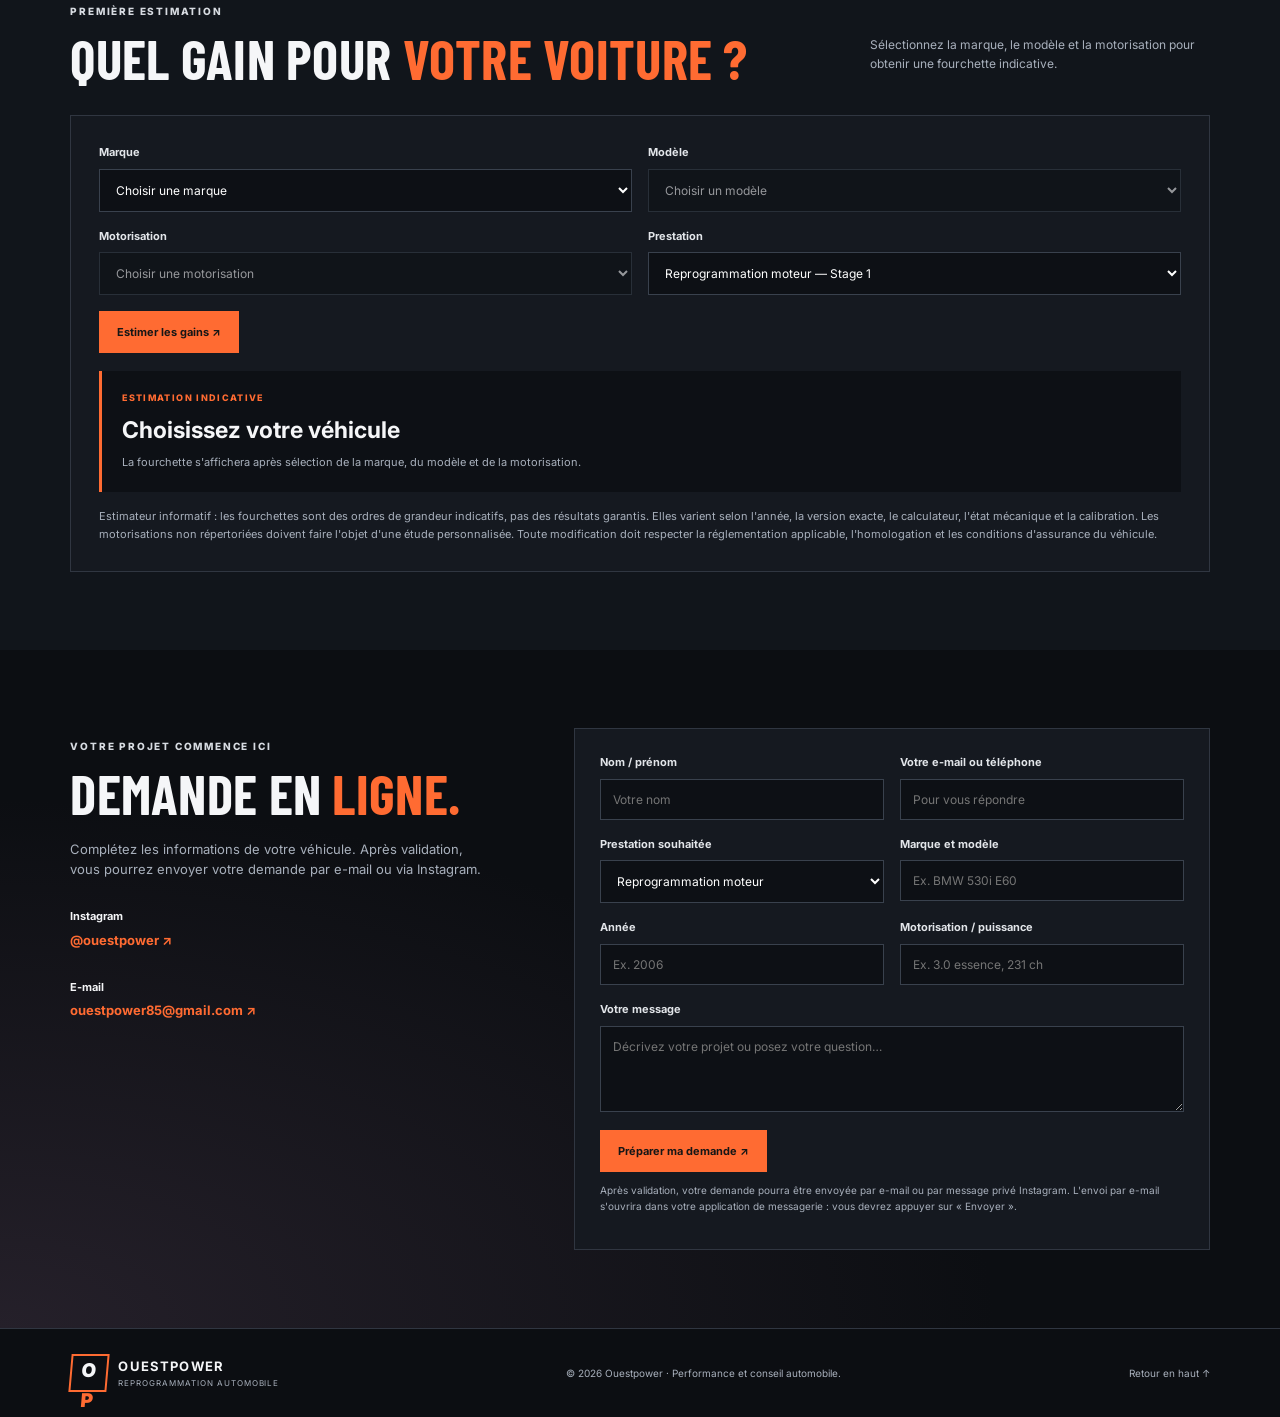
==== commit 1209284c: "Rename index (2).html to index.html" ====
--- a/index.html
+++ b/index.html
@@ -1,100 +1,100 @@
 <!doctype html>
 <html lang="fr">
 <head>
+  <meta name="google-site-verification" content="ijtiTph0ISTa9m10cdyJuzYF6tmNA9jeafu8yRlPtpY" />
   <meta charset="utf-8">
   <meta name="viewport" content="width=device-width, initial-scale=1">
-  <meta name="description" content="Ouestpower : reprogrammation moteur et solutions FlexFuel E85. Découvrez nos prestations, nos réalisations et demandez une estimation.">
-  <meta name="theme-color" content="#101114">
-  <title>Ouestpower | Reprogrammation moteur & FlexFuel</title>
+  <meta name="description" content="Ouestpower : reprogrammation moteur et solutions FlexFuel E85. Tarifs, réalisations et demande d'étude personnalisée.">
+  <title>Ouestpower | Reprogrammation moteur &amp; FlexFuel</title>
   <link rel="stylesheet" href="style.css">
 </head>
 <body>
-  <header class="site-header">
-    <a class="brand" href="#accueil" aria-label="Ouestpower, accueil">
-      <span class="brand-mark">O<span>P</span></span>
-      <span class="brand-name">OUEST<span>POWER</span><small>REPROGRAMMATION AUTOMOBILE</small></span>
-    </a>
-    <button class="menu-toggle" aria-label="Ouvrir le menu" aria-expanded="false">☰</button>
-    <nav class="nav">
-      <a href="#services">Prestations</a>
-      <a href="#flexfuel">FlexFuel E85</a>
-      <a href="#realisations">Réalisations</a>
-      <a href="#estimateur">Mon véhicule</a>
-      <a href="#contact" class="nav-cta">Contact</a>
-    </nav>
-  </header>
-
-  <main>
-    <section class="hero" id="accueil">
-      <div class="hero-content">
-        <p class="eyebrow"><span></span> PERFORMANCE • CONSEIL • AUTOMOBILE</p>
-        <h1>Réveillez le potentiel<br>de votre <em>moteur.</em></h1>
-        <p class="hero-copy">Ouestpower vous accompagne pour la reprogrammation moteur et les solutions FlexFuel E85, avec une approche adaptée à votre véhicule.</p>
-        <div class="hero-actions">
-          <a class="button button-primary" href="#services">Découvrir les prestations <span>↗</span></a>
-          <a class="button button-ghost" href="#realisations">Voir nos réalisations</a>
-        </div>
-        <div class="hero-stats"><div><strong>Stage 1</strong><span>Performance</span></div><div><strong>FlexFuel</strong><span>Solution E85</span></div><div><strong>Sur mesure</strong><span>Selon véhicule</span></div></div>
-      </div>
-      <div class="hero-visual" role="img" aria-label="Ambiance automobile sportive">
-        <div class="hero-ring"></div><div class="hero-label">OUESTPOWER <b>01 / PERFORMANCE</b></div>
-      </div>
-    </section>
-
-    <section class="intro section">
-      <p class="eyebrow">L'ESPRIT OUESTPOWER</p>
-      <h2>La performance, <em>pensée pour vous.</em></h2>
-      <p>Chaque véhicule est différent. Une intervention doit tenir compte de sa motorisation, de son état mécanique et de son utilisation. Contactez-nous pour étudier votre projet et vérifier la compatibilité de votre véhicule.</p>
-    </section>
-
-    <section class="section services" id="services">
-      <div class="section-heading"><div><p class="eyebrow">NOS PRESTATIONS</p><h2>Choisissez votre <em>objectif.</em></h2></div><p>Des prestations expliquées clairement, avec une étude préalable de votre véhicule.</p></div>
-      <div class="service-grid">
-        <article class="service-card"><div class="service-number">01</div><div class="service-icon">↗</div><h3>Reprogrammation moteur</h3><p>Optimisation de la gestion moteur selon la motorisation et son état, avec estimation des gains à confirmer pour chaque véhicule.</p><div class="price">À partir de <strong>450 €</strong></div><a href="#contact" class="text-link">Demander une étude ↗</a></article>
-        <article class="service-card featured"><div class="service-number">02</div><div class="service-icon">⛽</div><h3>Conversion FlexFuel E85</h3><p>Étude de compatibilité pour une utilisation à l'éthanol E85 et présentation des solutions adaptées au véhicule.</p><div class="price">Forfait affiché <strong>450 €</strong></div><a href="#contact" class="text-link">Vérifier la compatibilité ↗</a></article>
-      </div>
-    </section>
-
-    <section class="fuel-section" id="flexfuel">
-      <div class="fuel-art"><div class="fuel-orbit"></div><div class="fuel-stamp">E85</div><span>FLEXFUEL</span></div>
-      <div class="fuel-copy"><p class="eyebrow">ROULER À L'ÉTHANOL</p><h2>Comprendre la conversion <em>FlexFuel.</em></h2><p>Le Superéthanol-E85 est un carburant contenant de l'éthanol dans des proportions variables selon la saison. La conversion dépend notamment du moteur, de son système d'injection et de son état.</p><p>Avant toute intervention, une vérification de compatibilité est nécessaire. Les démarches réglementaires et l'homologation éventuelle doivent également être vérifiées pour votre véhicule.</p><a class="button button-primary" href="#contact">Parler de mon projet <span>↗</span></a></div>
-    </section>
-
-    <section class="section works" id="realisations">
-      <div class="section-heading"><div><p class="eyebrow">DU CONCRET</p><h2>Nos <em>réalisations.</em></h2></div><p>Quelques véhicules passés dans l'atelier. Les informations de puissance sont celles communiquées pour ces interventions et restent indicatives.</p></div>
-      <div class="filters" role="group" aria-label="Filtrer les réalisations">
-        <button class="filter active" data-filter="all">Toutes</button><button class="filter" data-filter="flexfuel">FlexFuel E85</button><button class="filter" data-filter="stage1">Stage 1</button><button class="filter" data-filter="other">Autres interventions</button>
-      </div>
-      <div class="work-grid">
-        <article class="work-card" data-category="flexfuel"><img src="assets/bmw-serie-5-e60.jpg" alt="BMW Série 5 E60 grise"><div class="work-info"><span>FLEXFUEL E85</span><h3>BMW Série 5 E60</h3><p>Reprogrammation moteur et conversion FlexFuel E85.</p></div></article>
-        <article class="work-card" data-category="stage1"><img src="assets/renault-master.jpg" alt="Renault Master blanc"><div class="work-info"><span>STAGE 1</span><h3>Renault Master</h3><p>Puissance annoncée : 130 ch → environ 200 ch.</p></div></article>
-        <article class="work-card" data-category="flexfuel"><img src="assets/citroen-c1.jpg" alt="Citroën C1 vert clair"><div class="work-info"><span>FLEXFUEL E85</span><h3>Citroën C1</h3><p>Reprogrammation moteur et conversion FlexFuel E85.</p></div></article>
-        <article class="work-card" data-category="flexfuel"><img src="assets/renault-captur-09-tce.jpg" alt="Renault Captur gris clair"><div class="work-info"><span>FLEXFUEL E85</span><h3>Renault Captur 0.9 TCe</h3><p>Reprogrammation moteur et conversion FlexFuel E85.</p></div></article>
-        <article class="work-card" data-category="stage1"><img src="assets/renault-trafic-2.jpg" alt="Renault Trafic II blanc"><div class="work-info"><span>STAGE 1</span><h3>Renault Trafic II</h3><p>Puissance annoncée : 115 ch → environ 150 ch.</p></div></article>
-        <article class="work-card" data-category="other"><img src="assets/camping-car-ford-tdci.jpg" alt="Camping-car blanc sur base Ford"><div class="work-info"><span>INTERVENTION MOTEUR</span><h3>Camping-car 2.0 TDCi</h3><p>Intervention déclarée sur motorisation 170 ch. Étude selon configuration.</p></div></article>
-      </div>
-      <p class="disclaimer">Les résultats peuvent varier selon le véhicule, la motorisation, son état et les conditions de mesure. Les estimations ne constituent pas une garantie de puissance. Les modifications doivent respecter la réglementation applicable et la conformité du véhicule pour son usage.</p>
-    </section>
-
-    <section class="section estimator" id="estimateur">
-      <div class="section-heading"><div><p class="eyebrow">ESTIMATION VÉHICULE</p><h2>Quel est le potentiel<br>de votre <em>voiture ?</em></h2></div><p>Sélectionnez une marque et renseignez votre motorisation pour préparer une demande d'étude. La liste des marques est large ; toutes les versions ne disposent pas encore de données de puissance vérifiées.</p></div>
-      <div class="estimator-layout">
-        <div class="estimator-note"><div class="note-icon">+</div><h3>Une estimation adaptée à votre moteur</h3><p>Les gains dépendent du moteur, du calculateur, de l'état mécanique et du carburant. Nous préférons confirmer les chiffres à partir de votre version exacte plutôt que d'afficher des valeurs approximatives.</p><p class="small-note">La sélection ne remplace pas un diagnostic, une mesure sur banc ou la vérification de conformité.</p></div>
-        <form class="vehicle-form" id="vehicle-form">
-          <label for="brand">Marque</label><select id="brand" required><option value="">Choisir une marque</option></select>
-          <label for="model">Modèle / gamme</label><select id="model" required disabled><option value="">Choisir d'abord une marque</option></select>
-          <label for="engine">Motorisation / informations</label><input id="engine" placeholder="Ex. 2.0 TDI 150, année 2018" required>
-          <label for="service">Prestation recherchée</label><select id="service" required><option value="Stage 1">Reprogrammation moteur / Stage 1</option><option value="FlexFuel E85">Conversion FlexFuel E85</option><option value="Diagnostic">Diagnostic / étude de faisabilité</option></select>
-          <div class="estimate-result" id="estimate-result">Choisissez une marque et indiquez votre motorisation pour préparer votre demande.</div>
-          <button class="button button-primary full" type="submit">Préparer ma demande ↗</button>
-          <p class="form-help">Le bouton ouvre votre application de messagerie avec les informations saisies. Aucun formulaire n'est envoyé automatiquement.</p>
-        </form>
-      </div>
-    </section>
-
-    <section class="contact-section" id="contact"><div><p class="eyebrow">VOTRE PROJET COMMENCE ICI</p><h2>Parlons de votre <em>véhicule.</em></h2><p>Envoyez la marque, le modèle, l'année et la motorisation pour une première étude de faisabilité.</p></div><div class="contact-actions"><a class="button button-primary" href="https://www.instagram.com/ouestpower/" target="_blank" rel="noopener">Nous contacter sur Instagram ↗</a><a class="button button-ghost" href="#estimateur">Préparer une demande</a></div></section>
-  </main>
-  <footer class="footer"><a class="brand" href="#accueil"><span class="brand-mark">O<span>P</span></span><span class="brand-name">OUEST<span>POWER</span><small>REPROGRAMMATION AUTOMOBILE</small></span></a><p>© <span id="year"></span> Ouestpower — Reprogrammation moteur & FlexFuel.</p><a href="#accueil">Retour en haut ↑</a></footer>
-  <script src="script.js"></script>
+<header class="topbar">
+  <a class="brand" href="#accueil"><span class="logo">O<span>P</span></span><span><b>OUESTPOWER</b><small>REPROGRAMMATION AUTOMOBILE</small></span></a>
+  <button class="menu-toggle" aria-label="Ouvrir le menu" aria-expanded="false">☰</button>
+  <nav id="nav"><a href="#prestations">Prestations</a><a href="#flexfuel">FlexFuel E85</a><a href="#realisations">Réalisations</a><a href="#estimateur">Estimateur</a><a class="nav-contact" href="#contact">Demande en ligne ↗</a></nav>
+</header>
+<main>
+<section class="hero" id="accueil">
+  <div class="hero-copy"><p class="eyebrow"><i></i> PERFORMANCE · CONSEIL · AUTOMOBILE</p><h1>RÉVEILLEZ LE POTENTIEL DE VOTRE <em>MOTEUR.</em></h1>
+  <p class="intro">Ouestpower vous accompagne dans vos projets de reprogrammation moteur et de solution FlexFuel E85, avec une approche adaptée à votre véhicule.</p>
+  <div class="actions"><a class="btn primary" href="#prestations">Découvrir les prestations ↗</a><a class="btn secondary" href="#realisations">Voir les réalisations</a></div>
+  <div class="stats"><div><b>Stage 1</b><span>Performance</span></div><div><b>FlexFuel</b><span>Solution E85</span></div><div><b>Sur mesure</b><span>Selon véhicule</span></div></div></div>
+  <div class="hero-image"><img src="assets/bmw-m2.jpg" alt="BMW M2 violette, photo d'accueil Ouestpower"><div class="image-tag"><b>OUESTPOWER</b><span>LA PERFORMANCE, PENSÉE POUR VOUS</span></div></div>
+</section>
+<section class="intro-section"><p class="eyebrow">L'ESPRIT OUESTPOWER</p><h2>La performance, <em>pensée pour vous.</em></h2><p>Chaque véhicule est différent. Nous prenons en compte sa motorisation, son état mécanique et votre utilisation afin d'étudier une solution cohérente. Les gains annoncés sont des estimations et doivent être confirmés selon le véhicule.</p></section>
+<section class="section" id="prestations"><div class="section-head"><div><p class="eyebrow">NOS PRESTATIONS</p><h2>Choisissez votre <em>objectif.</em></h2></div><p>Un premier échange permet de vérifier la faisabilité et les besoins de votre véhicule.</p></div>
+<div class="cards">
+  <article class="service-card"><div class="service-icon">↗</div><p class="number">01 / PERFORMANCE</p><h3>Reprogrammation moteur</h3><p>Optimisation de la gestion moteur pour rechercher un meilleur agrément et des gains de puissance et de couple, selon la motorisation.</p><div class="price"><span>À partir de</span><b>450 € TTC</b></div><a class="text-link" href="#contact" data-service="Reprogrammation moteur">Demander une étude ↗</a></article>
+  <article class="service-card featured"><div class="service-icon">⛽</div><p class="number">02 / FLEXFUEL</p><h3>Conversion FlexFuel E85</h3><p>Étude de compatibilité et solution adaptée pour l'utilisation du Superéthanol-E85. La compatibilité et les démarches applicables sont à vérifier avant intervention.</p><div class="price"><span>Forfait affiché</span><b>450 € TTC</b></div><a class="text-link" href="#contact" data-service="FlexFuel E85">Vérifier la compatibilité ↗</a></article>
+</div></section>
+<section class="fuel-section" id="flexfuel"><div class="fuel-art"><div class="fuel-symbol">E85</div><span>UNE SOLUTION À ÉTUDIER POUR VOTRE VÉHICULE</span></div><div class="fuel-copy"><p class="eyebrow">ROULER À L'ÉTHANOL</p><h2>Comprendre la conversion <em>FlexFuel.</em></h2><p>Le Superéthanol-E85 contient une proportion variable d'éthanol selon la saison. La conversion dépend notamment du moteur, du système d'injection et de l'état mécanique.</p><p>Avant toute intervention, une vérification de compatibilité est nécessaire. Les démarches réglementaires et l'homologation éventuelle doivent également être vérifiées pour votre véhicule.</p><a class="btn primary" href="#contact" data-service="FlexFuel E85">Étudier mon véhicule ↗</a></div></section>
+<section class="section" id="realisations"><div class="section-head"><div><p class="eyebrow">DU CONCRET, PAS DES PROMESSES</p><h2>Quelques <em>réalisations.</em></h2></div><p>Exemples de véhicules déjà pris en charge par Ouestpower.</p></div>
+<div class="gallery">
+  <article class="project"><img src="assets/bmw-serie-5-e60.jpg" alt="BMW Série 5 E60"><div><span>01 / PERFORMANCE &amp; FLEXFUEL</span><h3>BMW Série 5 E60</h3><p>Reprogrammation moteur et solution FlexFuel E85.</p></div></article>
+  <article class="project"><img src="assets/citroen-c1.jpg" alt="Citroën C1"><div><span>02 / FLEXFUEL</span><h3>Citroën C1</h3><p>Reprogrammation et solution FlexFuel E85.</p></div></article>
+  <article class="project"><img src="assets/renault-captur-09-tce.jpg" alt="Renault Captur 0.9 TCe"><div><span>03 / FLEXFUEL</span><h3>Renault Captur 0.9 TCe</h3><p>Étude moteur et solution FlexFuel E85.</p></div></article>
+  <article class="project"><img src="assets/renault-master.jpg" alt="Renault Master"><div><span>04 / STAGE 1</span><h3>Renault Master</h3><p>Exemple Stage 1 : 130 ch vers environ 200 ch, selon configuration.</p></div></article>
+  <article class="project"><img src="assets/renault-trafic-2.jpg" alt="Renault Trafic II"><div><span>05 / STAGE 1</span><h3>Renault Trafic II</h3><p>Exemple Stage 1 : 115 ch vers environ 150 ch, selon configuration.</p></div></article>
+  <article class="project"><img src="assets/camping-car-ford-tdci.jpg" alt="Camping-car Ford TDCi"><div><span>06 / ÉTUDE PERSONNALISÉE</span><h3>Camping-car Ford TDCi</h3><p>Une étude adaptée à la motorisation et à l'usage du véhicule.</p></div></article>
+</div></section>
+<section class="estimate-section" id="estimateur">
+<div class="section-head"><div><p class="eyebrow">PREMIÈRE ESTIMATION</p><h2>Quel gain pour <em>votre voiture ?</em></h2></div><p>Sélectionnez la marque, le modèle et la motorisation pour obtenir une fourchette indicative.</p></div>
+<div class="estimator">
+  <div class="form-grid">
+    <label>Marque<select id="make" required><option value="">Choisir une marque</option></select></label>
+    <label>Modèle<select id="model" required disabled><option value="">Choisir un modèle</option></select></label>
+    <label>Motorisation<select id="engine-model" required disabled><option value="">Choisir une motorisation</option></select></label>
+    <label>Prestation<select id="stage"><option value="1">Reprogrammation moteur — Stage 1</option><option value="flex">Projet FlexFuel E85</option></select></label>
+  </div>
+  <div class="estimator-actions"><button class="btn primary" id="calculate" type="button">Estimer les gains ↗</button></div>
+  <div class="estimate-result" id="result" aria-live="polite"><span>ESTIMATION INDICATIVE</span><b>Choisissez votre véhicule</b><p>La fourchette s'affichera après sélection de la marque, du modèle et de la motorisation.</p></div>
+  <p class="disclaimer">Estimateur informatif : les fourchettes sont des ordres de grandeur indicatifs, pas des résultats garantis. Elles varient selon l'année, la version exacte, le calculateur, l'état mécanique et la calibration. Les motorisations non répertoriées doivent faire l'objet d'une étude personnalisée. Toute modification doit respecter la réglementation applicable, l'homologation et les conditions d'assurance du véhicule.</p>
+</div></section>
+<section class="contact-section" id="contact"><div><p class="eyebrow">VOTRE PROJET COMMENCE ICI</p><h2>Demande en <em>ligne.</em></h2><p>Complétez les informations de votre véhicule. Après validation, vous pourrez envoyer votre demande par e-mail ou via Instagram.</p><div class="contact-note"><b>Instagram</b><a href="https://www.instagram.com/ouestpower/" target="_blank" rel="noopener">@ouestpower ↗</a></div><div class="contact-note"><b>E-mail</b><a href="mailto:ouestpower85@gmail.com">ouestpower85@gmail.com ↗</a></div></div>
+<form id="request-form" class="request-form">
+  <div class="form-grid">
+    <label>Nom / prénom<input name="name" required placeholder="Votre nom"></label>
+    <label>Votre e-mail ou téléphone<input name="reply" required placeholder="Pour vous répondre"></label>
+    <label>Prestation souhaitée<select name="service" id="service"><option>Reprogrammation moteur</option><option>FlexFuel E85</option><option>Conseil / autre demande</option></select></label>
+    <label>Marque et modèle<input name="car" required placeholder="Ex. BMW 530i E60"></label>
+    <label>Année<input name="year" placeholder="Ex. 2006"></label>
+    <label>Motorisation / puissance<input name="engine" placeholder="Ex. 3.0 essence, 231 ch"></label>
+  </div>
+  <label>Votre message<textarea name="message" rows="4" placeholder="Décrivez votre projet ou posez votre question…"></textarea></label>
+  <button class="btn primary" type="submit">Préparer ma demande ↗</button>
+  <p class="form-hint" id="form-hint">Après validation, votre demande pourra être envoyée par e-mail ou par message privé Instagram. L'envoi par e-mail s'ouvrira dans votre application de messagerie : vous devrez appuyer sur « Envoyer ».</p>
+  <div class="generated" id="generated" hidden>
+    <label>Votre demande prête à envoyer<textarea id="request-text" rows="8" readonly></textarea></label>
+    <div class="actions">
+      <button type="button" class="btn secondary" id="copy-request">Copier la demande</button>
+      <a class="btn primary" id="email-request" href="mailto:ouestpower85@gmail.com">Envoyer par e-mail ↗</a>
+      <a class="btn secondary" href="https://www.instagram.com/ouestpower/" target="_blank" rel="noopener">Ouvrir Instagram ↗</a>
+    </div>
+  </div>
+</form></section>
+</main>
+<footer><a class="brand" href="#accueil"><span class="logo">O<span>P</span></span><span><b>OUESTPOWER</b><small>REPROGRAMMATION AUTOMOBILE</small></span></a><p>© <span id="year"></span> Ouestpower · Performance et conseil automobile.</p><a href="#accueil">Retour en haut ↑</a></footer>
+<script src="script.js"></script>
+<script>
+(() => {
+  const requestText = document.getElementById('request-text');
+  const emailLink = document.getElementById('email-request');
+  if (!requestText || !emailLink) return;
+  const updateEmailLink = () => {
+    const body = requestText.value || '';
+    emailLink.href = 'mailto:ouestpower85@gmail.com?subject=' +
+      encodeURIComponent('Demande de renseignement - Ouestpower') +
+      '&body=' + encodeURIComponent(body);
+  };
+  requestText.addEventListener('input', updateEmailLink);
+  emailLink.addEventListener('click', updateEmailLink);
+  const observer = new MutationObserver(updateEmailLink);
+  observer.observe(requestText, { attributes: true, attributeFilter: ['value'] });
+  document.getElementById('request-form')?.addEventListener('submit', () => {
+    window.setTimeout(updateEmailLink, 100);
+  });
+})();
+</script>
 </body>
 </html>
